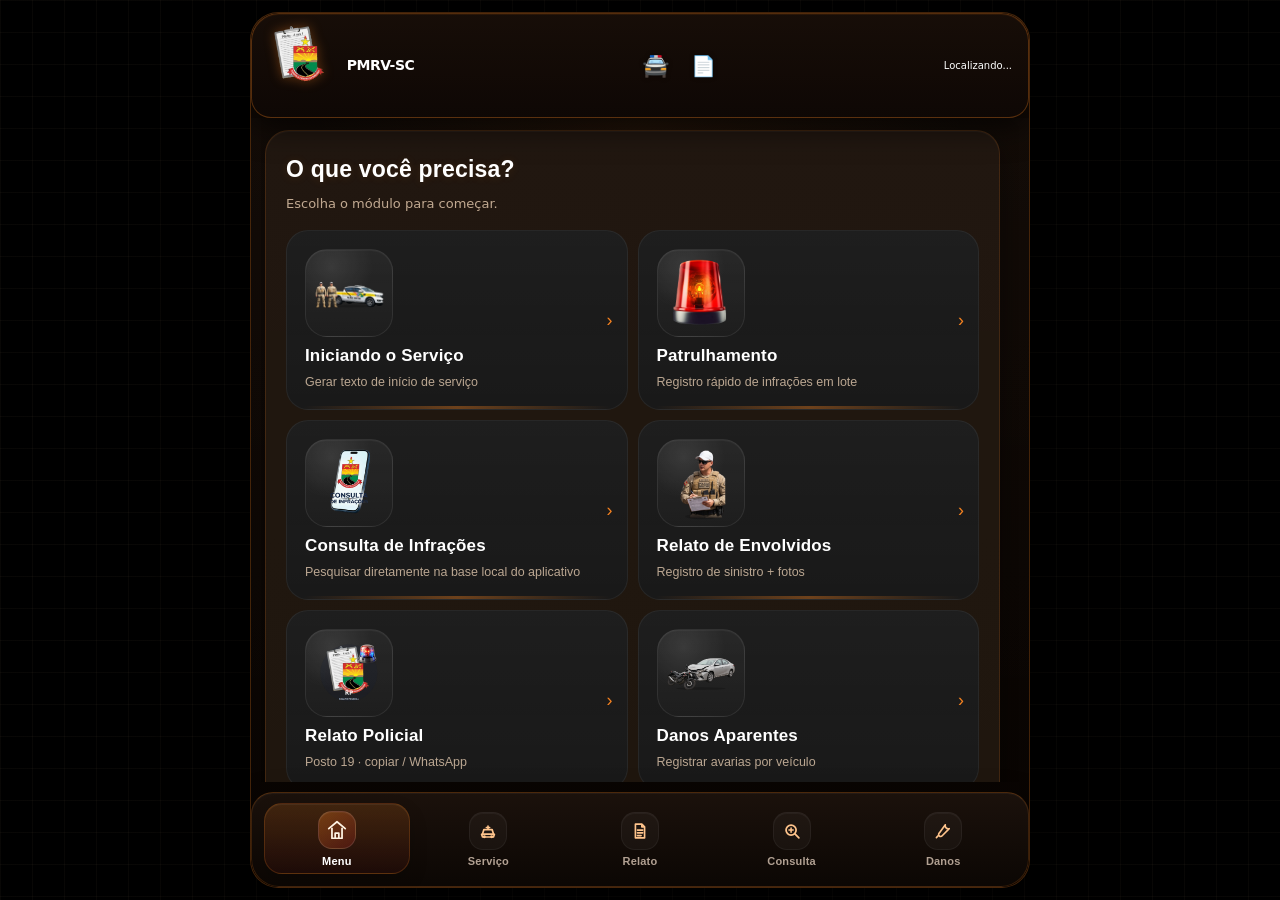
==== capacitor-www/index.html @ 90b18765 "Initial commit" ====
﻿

<!DOCTYPE html>
<html lang="pt-BR">
<head>
  <meta charset="UTF-8" />
  <meta name="viewport" content="width=device-width, initial-scale=1.0, maximum-scale=1.0, user-scalable=no" />
  <meta name="description" content="PMRV-SC - Ferramentas operacionais da Polícia Militar Rodoviária" />
  <meta name="theme-color" content="#0a0a0a" />
  <link rel="manifest" href="manifest.json">
  <link rel="apple-touch-icon" href="icon-192.png">
  <title>PMRV-SC | Operacional</title>

  <link rel="preconnect" href="https://fonts.googleapis.com">
  <link rel="preconnect" href="https://fonts.gstatic.com" crossorigin>
  <link href="https://fonts.googleapis.com/css2?family=Inter:wght@300;400;500;600;700;800;900&display=swap" rel="stylesheet">
  
  <link rel="stylesheet" href="css/inlined.css">
  <link rel="stylesheet" href="css/style.css">
</head>

<body>
<div class="app" role="main">

  <!-- TOPBAR COMPACTA -->
  <header class="topbar" role="banner">
    <div class="brand">
      <img src="img/extracted_1.png" alt="PMRv" class="brand-logo" />
      <span style="font-weight: 800; font-size: 14px; letter-spacing: -0.5px;">PMRV-SC</span>
    </div>
    
    <div class="topbar-shortcuts" style="display: flex; gap: 14px; align-items: center;">
      <button class="nav-icon-btn" data-click="go('patrulhamento')" title="Patrulhamento" style="background:none; border:none; font-size:22px; padding:4px; cursor:pointer; filter: drop-shadow(0 0 2px rgba(0,0,0,0.5));">🚔</button>
      <button class="nav-icon-btn" data-click="go('docs')" title="Documentos" style="background:none; border:none; font-size:20px; padding:4px; cursor:pointer; filter: drop-shadow(0 0 2px rgba(0,0,0,0.5));">📄</button>
    </div>

    <div id="top-gps-info" style="font-size: 10px; text-align: right; color: var(--primary);">
      <span id="header-gps-txt">Localizando...</span>
    </div>
  </header>

  <!-- CONTAINER DE TELAS (SCROLL INTERNO) -->
  <main class="screen-container" id="main-container">

  <!-- ============================================================
       HOME
  ============================================================ -->
  <section id="screen-home" class="screen active" aria-label="Menu principal">
    <div class="card">
      <div class="card-header">
        <div>
          <h2 class="card-title">O que você precisa?</h2>
          <p class="card-sub">Escolha o módulo para começar.</p>
        </div>
      </div>

      <div class="menu-grid" role="navigation" aria-label="Módulos disponíveis">
        <button class="menu-card" data-color="blue" data-click="go('assumir')">
          <div class="menu-icon"><img src="img/extracted_2.png" alt="Viatura PMRv" class="menu-icon-img menu-icon-img-vtr" /></div>
          <div class="menu-title">Iniciando o Serviço</div>
          <div class="menu-desc">Gerar texto de início de serviço</div>
          <span class="menu-arrow">›</span>
        </button>

        <button class="menu-card" data-color="blue" data-click="go('patrulhamento')" aria-label="Abrir Consulta de Patrulhamento e Infrações">
          <div class="menu-icon"><img src="patrulhamento.png" alt="" aria-hidden="true" class="menu-icon-img menu-icon-img-pat" /></div>
          <div class="menu-title">Patrulhamento</div>
          <div class="menu-desc">Registro rápido de infrações em lote</div>
          <span class="menu-arrow" aria-hidden="true">›</span>
        </button>

        <button class="menu-card" data-color="amber" data-click="go('infracoes')">
          <div class="menu-icon"><img src="infrações.png" alt="Consulta de Infrações" class="menu-icon-img menu-icon-img-infra" /></div>
          <div class="menu-title">Consulta de Infrações</div>
          <div class="menu-desc">Pesquisar diretamente na base local do aplicativo</div>
          <span class="menu-arrow">›</span>
        </button>

        <button class="menu-card" data-color="green" data-click="go('envolvidos')">
          <div class="menu-icon"><img src="img/extracted_3.png" alt="Relato de Envolvidos" class="menu-icon-img menu-icon-img-env" /></div>
          <div class="menu-title">Relato de Envolvidos</div>
          <div class="menu-desc">Registro de sinistro + fotos</div>
          <span class="menu-arrow">›</span>
        </button>

        <button class="menu-card" data-color="amber" data-click="go('pmrv')">
          <div class="menu-icon"><img src="img/extracted_4.png" alt="Relato Policial" class="menu-icon-img menu-icon-img-pmrv" /></div>
          <div class="menu-title">Relato Policial</div>
          <div class="menu-desc">Posto 19 · copiar / WhatsApp</div>
          <span class="menu-arrow">›</span>
        </button>

        <button class="menu-card" data-color="red" data-click="go('danos')" aria-label="Abrir Vistoria de Danos Aparentes">
          <div class="menu-icon"><img src="img/extracted_5.png" alt="" aria-hidden="true" class="menu-icon-img menu-icon-img-danos" /></div>
          <div class="menu-title">Danos Aparentes</div>
          <div class="menu-desc">Registrar avarias por veículo</div>
          <span class="menu-arrow" aria-hidden="true">›</span>
        </button>

        <button class="menu-card" data-color="blue" data-click="go('referencias-proximas')" aria-label="Abrir Referências Próximas (TomTom)">
          <div class="menu-icon">📍</div>
          <div class="menu-title">Referências Próximas</div>
          <div class="menu-desc">Postos, SAMU, Policia, etc (TomTom)</div>
          <span class="menu-arrow" aria-hidden="true">›</span>
        </button>

        <button class="menu-card" data-color="purple" data-click="go('relatorio')" aria-label="Abrir Relatório Completo de Sinistro">
          <div class="menu-icon"><img src="relatorio.png" class="menu-icon-img menu-icon-img-rel" alt="" aria-hidden="true"></div>
          <div class="menu-title">Relatório Completo</div>
          <div class="menu-desc">Envolvidos + Danos em um relatório</div>
          <span class="menu-arrow" aria-hidden="true">›</span>
        </button>

        <button class="menu-card" data-color="amber" data-click="go('pesos')" aria-label="Abrir Cálculo de Pesos e Dimensões">
          <div class="menu-icon"><img src="peso.png" alt="" aria-hidden="true" class="menu-icon-img menu-icon-img-peso" /></div>
          <div class="menu-title">Pesos e Dimensões</div>
          <div class="menu-desc">PBT, tolerância e excesso dimensional</div>
          <span class="menu-arrow" aria-hidden="true">›</span>
        </button>

        <button class="menu-card" data-color="green" data-click="go('tacografo')" aria-label="Abrir Análise de Tacógrafo">
          <div class="menu-icon"><img src="tacofrafo.png" alt="" aria-hidden="true" class="menu-icon-img menu-icon-img-taco" /></div>
          <div class="menu-title">Tacógrafo</div>
          <div class="menu-desc">Descanso, condução e conversão UTC</div>
          <span class="menu-arrow" aria-hidden="true">›</span>
        </button>

        <button class="menu-card" data-color="purple" data-click="go('croqui')" aria-label="Abrir Ferramenta de Croqui Técnico">
          <div class="menu-icon"><img src="Croqui.png" alt="" aria-hidden="true" class="menu-icon-img menu-icon-img-croqui" /></div>
          <div class="menu-title">Croqui</div>
          <div class="menu-desc">Esboço técnico do local do acidente</div>
          <span class="menu-arrow" aria-hidden="true">›</span>
        </button>

        <button class="menu-card" data-color="red" data-click="go('prazos-transito')" aria-label="Abrir Consulta de Prazos de Licenciamento">
          <div class="menu-icon"><img src="prazos.png" alt="" aria-hidden="true" class="menu-icon-img menu-icon-img-cal" /></div>
          <div class="menu-title">Prazos de Licenciamento</div>
          <div class="menu-desc">Calendário por UF e final de placa</div>
          <span class="menu-arrow" aria-hidden="true">›</span>
        </button>

        <button class="menu-card" data-color="green" data-click="go('docs')" aria-label="Abrir CTB Brasileiro">
          <div class="menu-icon"><img src="ctb.png" alt="" aria-hidden="true" class="menu-icon-img menu-icon-img-ctb" /></div>
          <div class="menu-title">CTB Brasileiro</div>
          <div class="menu-desc">Consulta rápida sobre regras, documentos e fiscalização</div>
          <span class="menu-arrow" aria-hidden="true">›</span>
        </button>

        <button class="menu-card" data-color="blue" data-click="go('help')" aria-label="Abrir Ajuda e Manual de Uso">
          <div class="menu-icon"><img src="AJUDA.png" alt="" aria-hidden="true" class="menu-icon-img menu-icon-img-help" /></div>
          <div class="menu-title">Ajuda</div>
          <div class="menu-desc">Manual de uso de cada opção</div>
          <span class="menu-arrow" aria-hidden="true">›</span>
        </button>
      </div>

      <!-- SEÇÃO DE SISTEMA (LIMPEZA) -->
      <div style="margin-top:24px; padding-top:16px; border-top:1px solid var(--border);">
        <h3 style="font-size:11px; font-weight:700; color:var(--muted); text-transform:uppercase; letter-spacing:1px; margin-bottom:12px;">Sistema</h3>
        <button class="btn btn-full" style="background:rgba(239, 68, 68, 0.1); color:#ef4444; border:1px solid rgba(239, 68, 68, 0.2); display:flex; align-items:center; justify-content:center; gap:8px;" 
                data-click="core_confirmarLimpezaCompleta()">
          <span>🗑️</span> Limpar Cache e Reiniciar App
        </button>
        <p style="font-size:10px; color:var(--muted); text-align:center; margin-top:8px;">Versão 1.0.0 · PMRV-SC Operacional</p>
      </div>
    </div>
  </section>

  <!-- ============================================================
       INICIANDO O SERVIÇO
  ============================================================ -->
  <section id="screen-assumir" class="screen">
    <div class="back-row">
      <button class="btn" data-click="go('home')">← Voltar</button>
      <button class="btn btn-danger" data-click="go('ended')">Sair</button>
    </div>
    <div class="card">
      <div class="card-header">
        <div>
          <h2 class="card-title">🚔 Iniciando o Serviço</h2>
          <p class="card-sub">Gerar texto de início de serviço para envio</p>
        </div>
      </div>

      <div class="form-grid">
        <!-- Mesa -->
        <div class="form-field">
          <button id="ass_mesa_btn" type="button" class="vtr-btn" style="width:100%;font-size:15px;padding:12px;" data-click="ass_toggleMesa()">🪑 Recepção do P19</button>
        </div>

        <!-- Builder: Viatura + Policiais -->
        <div class="form-field" id="ass_builder_wrap">
          <div id="ass_build_vtr_section">
            <label class="field-label">Adicionar Viatura</label>
            <div class="vtr-grid" id="ass_build_vtr_grid">
              <button type="button" class="vtr-btn" data-click="ass_build_selecionarVtr(this,'0005')">PM-0005</button>
              <button type="button" class="vtr-btn" data-click="ass_build_selecionarVtr(this,'0070')">PM-0070</button>
              <button type="button" class="vtr-btn" data-click="ass_build_selecionarVtr(this,'5312')">PM-5312</button>
              <button type="button" class="vtr-btn" data-click="ass_build_selecionarVtr(this,'6997')">PM-6997</button>
              <button type="button" class="vtr-btn" data-click="ass_build_selecionarVtr(this,'5484')">PM-5484</button>
              <button type="button" class="vtr-btn" data-click="ass_build_selecionarVtr(this,'5592')">PM-5592</button>
              <button type="button" class="vtr-btn" data-click="ass_build_selecionarVtr(this,'5599')">PM-5599</button>
              <button type="button" class="vtr-btn vtr-manual-btn" id="ass_build_vtr_manual_btn" data-click="ass_build_toggleVtrManual(this)">✏️ Manual</button>
            </div>
            <div id="ass_build_vtr_manual_wrap" class="hidden mt-8">
              <div style="display:flex;gap:6px;align-items:center;">
                <div class="prefix-input" style="flex:1;">
                  <span>PM-</span>
                  <input type="text" id="ass_build_vtr_input" placeholder="0000" maxlength="4" inputmode="numeric">
                </div>
              </div>
            </div>
            <div id="ass_build_vtr_label" style="display:none;margin-top:8px;padding:6px 12px;border-radius:8px;background:rgba(59,130,246,.12);color:#3b82f6;font-size:13px;font-weight:700;"></div>
            <div id="ass_build_tipo_section" style="display:none;margin-top:10px;">
              <div style="font-size:11px;font-weight:700;letter-spacing:.6px;text-transform:uppercase;color:var(--label);margin-bottom:6px;">Escala</div>
              <div style="display:grid;grid-template-columns:repeat(3,1fr);gap:6px;">
                <button type="button" class="vtr-btn ass-tipo-btn" data-click="ass_build_selecionarTipo(this,'Ordinária')">Ordinária</button>
                <button type="button" class="vtr-btn ass-tipo-btn" data-click="ass_build_selecionarTipo(this,'Apoio')">Apoio</button>
                <button type="button" class="vtr-btn ass-tipo-btn" data-click="ass_build_selecionarTipo(this,'Ponte')">Ponte</button>
                <button type="button" class="vtr-btn ass-tipo-btn" data-click="ass_build_selecionarTipo(this,'Evento')">Evento</button>
                <button type="button" class="vtr-btn ass-tipo-btn" data-click="ass_build_selecionarTipo(this,'Futebol')">Futebol</button>
                <button type="button" class="vtr-btn ass-tipo-btn" data-click="ass_build_selecionarTipo(this,'__manual__')">✏️ Manual</button>
              </div>
              <div id="ass_build_tipo_manual_wrap" class="hidden" style="margin-top:6px;">
                <input type="text" id="ass_build_tipo_input" placeholder="Tipo de escala..." style="width:100%;" data-input="ass_build_atualizarLabel()">
              </div>
            </div>
            <div style="height:1px;background:var(--border);margin:14px 0;"></div>
          </div>
          <label class="field-label" id="ass_build_pol_label">Policiais desta Viatura</label>
          <div id="ass_build_grupos_grid" style="display:grid;grid-template-columns:1fr;gap:6px;margin-bottom:10px;">
            <button type="button" class="vtr-btn" data-click="ass_build_carregarGrupo(this,'efetivo')">Efetivo</button>
          </div>
          <div id="ass_build_nomes_grid" style="display:none;flex-wrap:wrap;gap:6px;margin-bottom:8px;"></div>
          <div id="ass_build_manual_pol_wrap" class="hidden">
            <div style="display:flex;gap:6px;align-items:center;margin-top:4px;">
              <select id="ass_build_grad_manual" style="flex:0 0 130px;">
                <option value="Sd PM">Soldado</option>
                <option value="Cb PM">Cabo</option>
                <option value="3º Sgt PM">3º Sgt</option>
                <option value="2º Sgt PM">2º Sgt</option>
                <option value="1º Sgt PM">1º Sgt</option>
                <option value="Sub-Ten PM">Sub-Ten</option>
              </select>
              <input type="text" id="ass_build_nome_manual" placeholder="Nome do policial" style="flex:1;" data-keydown-enter="ass_build_adicionarManual()">
              <button type="button" class="btn btn-sm btn-success" data-click="ass_build_adicionarManual()">+ OK</button>
            </div>
          </div>
          <button type="button" class="btn btn-sm" style="margin-top:6px;width:100%;" data-click="ass_build_toggleManualPol()">✏️ Adicionar Manualmente</button>
          <div id="ass_build_pol_chips_wrap" style="display:none;margin-top:8px;">
            <div style="font-size:11px;font-weight:700;letter-spacing:.6px;text-transform:uppercase;color:var(--label);margin-bottom:4px;">Selecionados:</div>
            <div id="ass_build_pol_chips" style="display:flex;flex-wrap:wrap;gap:5px;"></div>
          </div>
          <div style="height:1px;background:var(--border);margin:14px 0;"></div>
          <label class="field-label" id="ass_build_hor_label">Horário desta Viatura</label>
          <select id="ass_build_horario" style="width:100%;">
            <option value="06h às 18h">06h às 18h (Diurno)</option>
            <option value="07h às 19h">07h às 19h (Diurno)</option>
            <option value="19h às 07h">19h às 07h (Noturno)</option>
            <option value="13h às 01h">13h às 01h</option>
            <option value="07h às 07h">07h às 07h (24h)</option>
          </select>
          <button type="button" class="btn btn-primary btn-full" id="ass_build_confirmar_btn" style="margin-top:14px;" data-click="ass_adicionarLote()">+ Confirmar Viatura</button>
        </div>

        <!-- Serviço montado (lista de lotes) -->
        <div class="form-field" id="ass_lotes_wrap" style="display:none;">
          <label class="field-label">Serviço Montado</label>
          <div id="ass_lotes_lista"></div>
        </div>

        <!-- Turno -->
        <div class="form-row form-row-2">
          <div class="form-field">
            <label class="field-label">Turno / Horário</label>
            <select id="ass_horario" data-change="ass_toggleManual()">
              <option value="06h às 18h">06h às 18h (Diurno)</option>
              <option value="07h às 19h">07h às 19h (Diurno)</option>
              <option value="19h às 07h">19h às 07h (Noturno)</option>
              <option value="13h às 01h">13h às 01h</option>
              <option value="07h às 07h">07h às 07h (24h)</option>
              <option value="MANUAL">Inserir manualmente...</option>
            </select>
            <input type="text" id="ass_horarioManual" class="hidden mt-8" placeholder="Ex: 08h às 14h">
          </div>
          <div class="form-field">
            <label class="field-label">Localização</label>
            <select id="ass_local">
              <option>P19</option>
              <option>Ponte</option>
              <option>SC-400</option>
              <option>SC-402</option>
              <option>SC-403</option>
              <option>Viatura de apoio no P19</option>
              <option>Setor 3 – Área Central / Pontes</option>
              <option>Apoio / Futebol</option>
              <option>Pontes / Futebol</option>
            </select>
            <input type="text" id="ass_localManual" class="mt-8" placeholder="Local manual (deixe vazio para usar acima)">
          </div>
        </div>

        <button class="btn btn-primary btn-full btn-lg" data-click="ass_gerar()">⚡ Gerar Texto</button>
      </div>

      <div class="result-box" id="ass_result">
        <p class="result-label">Texto gerado</p>
        <div class="result-text" id="ass_resultado"></div>
        <div class="result-actions">
          <button class="btn btn-success" data-click="copiar('ass_resultado', this)">📋 Copiar</button>
          <button class="btn btn-whats"   data-click="whatsapp('ass_resultado')">📲 WhatsApp</button>
        </div>
      </div>
    </div>
  </section>

  <!-- ============================================================
       ENVOLVIDOS
  ============================================================ -->
  <section id="screen-envolvidos" class="screen">
    <div class="back-row">
      <button class="btn" data-click="go('home')">← Voltar</button>
      <button class="btn btn-danger" data-click="go('ended')">Sair</button>
    </div>
    <div class="card">
      <div class="card-header">
        <div>
          <h2 class="card-title">📋 Registro de Sinistro</h2>
          <p class="card-sub">Adicione todos os envolvidos e testemunhas</p>
        </div>
      </div>

      <div id="env_lista" class="form-grid">
        <!-- Cards dinâmicos de envolvidos -->
      </div>

      <button class="btn btn-full mt-12" data-click="env_adicionar()" id="env_btn_add">+ Adicionar Envolvido</button>

      <div class="divider mt-12" style="margin-bottom:12px;"></div>

      <div class="flex gap-8 flex-wrap">
        <button class="btn btn-success" style="flex:1" data-click="env_copiar()">📄 Copiar</button>
        <button class="btn btn-whats"   style="flex:1" data-click="env_whatsapp()">🟢 WhatsApp</button>
      </div>
    </div>
  </section>

  <!-- ============================================================
       PMRv
  ============================================================ -->
  <section id="screen-pmrv" class="screen screen-pmrv">
    <div class="back-row">
      <button class="btn" data-click="go('home')">← Voltar</button>
      <button class="btn btn-danger" data-click="go('ended')">Sair</button>
    </div>
    <div class="card pmrv-card">
      <div class="report-header">
        <h1>POLÍCIA MILITAR RODOVIÁRIA</h1>
        <small>1º BPMRv / 1ª CIA / Posto 19</small>
      </div>

      <div class="form-grid pmrv-form-grid">
        <!-- Linha 1: SADE + VTR + Rodovia -->
        <div class="form-row form-row-3">
          <div class="form-field" style="grid-column: span 1;">
            <label class="field-label">Protocolo SADE</label>
            <input type="text" id="pmrv_sade" placeholder="Nº SADE" data-input="pmrv_atualizar()">
          </div>
          <div class="form-field">
            <label class="field-label">VTR</label>
            <div class="prefix-input">
              <span>PM-</span>
              <input type="text" id="pmrv_vtr" placeholder="0000" maxlength="4" inputmode="numeric" data-input="pmrv_validarVtr(this)">
            </div>
          </div>
          <div class="form-field">
            <label class="field-label">Rodovia</label>
            <select id="pmrv_rodovia" data-change="pmrv_verificarRodovia()">
              <option value="SC-400">SC-400</option>
              <option value="SC-401">SC-401</option>
              <option value="SC-402">SC-402</option>
              <option value="SC-403">SC-403</option>
              <option value="SC-405">SC-405</option>
              <option value="SC-406">SC-406</option>
              <option value="SC-281">SC-281</option>
              <option value="SC-407">SC-407</option>
            </select>
          </div>
        </div>

        <!-- Linha 2: Cidade + KM -->
        <div class="form-row form-row-2">
          <div class="form-field">
            <label class="field-label">Cidade</label>
            <input type="text" id="pmrv_cidade" value="Florianópolis/SC" data-input="pmrv_atualizar()">
            <select id="pmrv_cidade_407" class="hidden mt-8" data-change="pmrv_selecionarCidade407()">
              <option value="Biguaçu/SC">Biguaçu/SC</option>
              <option value="Antônio Carlos/SC">Antônio Carlos/SC</option>
            </select>
            <select id="pmrv_cidade_281" class="hidden mt-8" data-change="pmrv_selecionarCidade281()">
              <option value="São José/SC">São José/SC</option>
              <option value="Colônia Santana/SC">Colônia Santana/SC</option>
            </select>
          </div>
          <div class="form-field pmrv-km-field">
            <label class="field-label">KM</label>
            <input type="text" id="pmrv_km" placeholder="0.000" maxlength="6" data-input="pmrv_atualizar()">
          </div>
        </div>

        <div class="form-field pmrv-local-field">
          <label class="field-label">Local</label>
          <input type="text" id="pmrv_local" placeholder="Rodovia e km específico" readonly>
        </div>

        <div class="pmrv-advanced-toggle-wrap">
          <button type="button" class="btn btn-full pmrv-advanced-toggle" id="pmrv_advanced_toggle" data-click="pmrv_toggleAvancado()">
            Mais opções
          </button>
        </div>

        <div id="pmrv_advanced_section" class="pmrv-advanced-section">
          <!-- Horário -->
          <div class="form-field">
            <label class="field-label">Horário do Sinistro</label>
            <div class="sub-box">
              <div class="radio-row">
                <label><input type="radio" name="pmrv_tipo_hora" id="pmrv_hora_auto" checked data-click="pmrv_atualizar()"> Automático</label>
                <label><input type="radio" name="pmrv_tipo_hora" id="pmrv_hora_manual" data-click="pmrv_atualizar()"> Manual</label>
                <input type="time" id="pmrv_input_hora" data-input="pmrv_atualizar()" style="width:110px; padding:6px;">
              </div>
            </div>
          </div>

          <!-- Ocorrência -->
          <div class="form-row form-row-2">
            <div class="form-field">
              <label class="field-label">Tipo de Ocorrência</label>
              <select id="pmrv_ocorrencia" data-change="pmrv_verificarVitimas()">
                <option value="Sinistro de trânsito com danos materiais">Danos materiais</option>
                <option value="Sinistro de trânsito com vítima(s)">Com vítima(s)</option>
                <option value="Sinistro de trânsito com óbito">Com óbito</option>
              </select>
            </div>
            <div class="form-field">
              <label class="field-label">Acionamento</label>
              <select id="pmrv_conhecimento" data-change="pmrv_atualizar()">
                <option value="pela Central">Pela Central</option>
                <option value="após deparar-se">Deparou-se</option>
                <option value="por usuário da via">Usuário da via</option>
              </select>
            </div>
          </div>

          <!-- Vítimas (condicional) -->
          <div id="pmrv_box_vitimas" class="form-field hidden">
            <label class="field-label">Quantidade de Vítimas</label>
            <div class="sub-box sub-box-red">
              <div class="vitimas-grid">
                <div class="form-field">
                  <label class="field-label">Leve</label>
                  <input type="number" id="pmrv_qtd_leve" value="0" min="0" data-input="pmrv_atualizar()">
                </div>
                <div class="form-field">
                  <label class="field-label">Grave</label>
                  <input type="number" id="pmrv_qtd_grave" value="0" min="0" data-input="pmrv_atualizar()">
                </div>
                <div class="form-field">
                  <label class="field-label">Gravíssima</label>
                  <input type="number" id="pmrv_qtd_gravissima" value="0" min="0" data-input="pmrv_atualizar()">
                </div>
              </div>
            </div>
          </div>

          <!-- Sentido -->
          <div class="form-row form-row-2">
            <div class="form-field">
              <label class="field-label">Sentido</label>
              <select id="pmrv_sentido" data-change="pmrv_toggleSentidoManual()">
                <option value="Centro–Bairro">Centro–Bairro</option>
                <option value="Bairro–Centro">Bairro–Centro</option>
                <option value="KM Crescente">KM Crescente</option>
                <option value="KM Decrescente">KM Decrescente</option>
                <option value="MANUAL">Outro...</option>
              </select>
              <input type="text" id="pmrv_sentido_manual" class="hidden mt-8" placeholder="Descreva o sentido..." data-input="pmrv_atualizar()">
            </div>
            <div class="form-field">
              <label class="field-label">Tipo de Sinistro</label>
              <div style="display:flex; gap:10px; align-items:flex-start;">
                <select id="pmrv_subtipo" data-change="pmrv_mudarSubtipo()" style="flex:1;">
                  <optgroup label="1. Atropelamento">
                    <option value="1.1">1.1 – Atropelamento de Pedestre</option>
                    <option value="1.2">1.2 – Atropelamento de Animal</option>
                  </optgroup>
                  <optgroup label="2. Abalroamento">
                    <option value="2.1">2.1 – Abalroamento Longitudinal (Mesmo Sentido)</option>
                    <option value="2.2">2.2 – Abalroamento Longitudinal (Sentido Oposto)</option>
                    <option value="2.3">2.3 – Abalroamento Transversal</option>
                  </optgroup>
                  <optgroup label="3. Colisão">
                    <option value="3.1">3.1 – Colisão Frontal</option>
                    <option value="3.2">3.2 – Colisão Traseira</option>
                    <option value="3.3">3.3 – Colisão Engavetamento</option>
                  </optgroup>
                  <optgroup label="4. Choque">
                    <option value="4.1">4.1 – Choque em Poste</option>
                    <option value="4.6">4.6 – Choque em Defensa</option>
                    <option value="4.9">4.9 – Choque em Objeto (especificar)</option>
                  </optgroup>
                  <optgroup label="5. Saída de Pista">
                    <option value="5.1">5.1 – Saída de Pista Simples</option>
                    <option value="5.3">5.3 – Saída de Pista com Capotamento</option>
                    <option value="5.4">5.4 – Saída de Pista com Tombamento</option>
                  </optgroup>
                  <optgroup label="6. Saída + Choque">
                    <option value="6.1">6.1 – Saída + Choque em Poste</option>
                    <option value="6.2">6.2 – Saída + Choque em Muro</option>
                    <option value="6.3">6.3 – Saída + Choque em Defensa</option>
                    <option value="6.4">6.4 – Saída + Choque em Objeto (especificar)</option>
                  </optgroup>
                  <optgroup label="7. Outros">
                    <option value="7.1">7.1 – Outros (especificar)</option>
                  </optgroup>
                </select>
                <div id="pmrv_subtipo_preview_wrap" style="width:80px; height:60px; background:var(--surface); border:1px solid var(--border); border-radius:8px; display:flex; align-items:center; justify-content:center; overflow:hidden; flex-shrink:0; cursor:zoom-in;" data-click="core_zoomImage(document.getElementById('pmrv_subtipo_preview_img').src)">
                  <img id="pmrv_subtipo_preview_img" src="" alt="Preview" style="max-width:90%; max-height:90%; display:none; filter: invert(1) brightness(2);">
                </div>
              </div>
            </div>
          </div>

          <!-- Objeto / Outros condicional -->
          <div id="pmrv_box_objeto" class="form-field hidden">
            <label class="field-label">Qual o objeto?</label>
            <input type="text" id="pmrv_nome_objeto" placeholder="Ex: árvore, barranco..." data-input="pmrv_mudarSubtipo()">
          </div>
          <div id="pmrv_box_outros" class="form-field hidden">
            <label class="field-label">Descreva a natureza do sinistro</label>
            <input type="text" id="pmrv_descricao_outros" placeholder="Ex: incêndio em veículo, queda de carga..." data-input="pmrv_mudarSubtipo()">
          </div>

          <!-- Dinâmica -->
          <div class="form-field">
            <label class="field-label">Dinâmica do Fato (editável)</label>
            <textarea id="pmrv_dinamica_texto" data-input="pmrv_atualizar()"></textarea>
          </div>
        </div>
      </div>

      <!-- Resultado em tempo real -->
      <div class="result-box visible pmrv-preview-box" style="margin-top:20px;">
        <p class="result-label">Prévia do relatório</p>
        <div class="result-text" id="pmrv_relatorio"></div>
        <div class="result-actions">
          <button class="btn"            data-click="pmrv_limpar()">🗑 Limpar</button>
          <button class="btn btn-success" data-click="copiar('pmrv_relatorio', this)">📋 Copiar</button>
          <button class="btn btn-whats"   data-click="pmrv_enviarWhatsApp()">📱 WhatsApp</button>
        </div>
      </div>

      <div class="pmrv-footer-panel">
        <div class="pmrv-footer-top">
          <div class="pmrv-footer-local">
            <span class="pmrv-footer-label">Local do GPS</span>
            <strong id="pmrv_local_footer">---</strong>
            <small id="pmrv_gps_msg">Use o GPS para preencher rodovia e km.</small>
          </div>
          <div class="pmrv-footer-buttons">
            <button type="button" class="btn btn-sm" id="btn-gps-localizar-pmrv" data-click="gps_obterLocalizacao()">📍 GPS</button>
            <button type="button" class="btn btn-sm" data-click="gps_simularLocalizacao()">🧪 Teste</button>
          </div>
        </div>

        <div id="pmrv_gps_result" class="pmrv-gps-summary hidden">
          <div class="pmrv-gps-chip">
            <span>Local</span>
            <strong id="pmrv_gps_rodovia">---</strong>
          </div>
          <div class="pmrv-gps-chip">
            <span>KM</span>
            <strong id="pmrv_gps_km">---</strong>
          </div>
          <div class="pmrv-gps-chip">
            <span>Precisão</span>
            <strong id="pmrv_gps_acc">---</strong>
          </div>
          <div class="pmrv-gps-coords">
            <span>Descrição <strong id="pmrv_gps_desc">---</strong></span>
          </div>
        </div>
      </div>
    </div>
  </section>

  <!-- ============================================================
       DANOS APARENTES — INTERATIVO
  ============================================================ -->
  <section id="screen-danos" class="screen">
    <div class="back-row">
      <button class="btn" data-click="go('home')">← Voltar</button>
      <button class="btn btn-danger" data-click="go('ended')">Sair</button>
    </div>

    <!-- STEP 1: escolher veículo -->
    <div class="card" id="dan-step-vehicle">
      <h2 class="card-title">Selecione o tipo de veículo</h2>
      <p class="card-sub" style="margin-bottom:14px;">Toque no veículo envolvido no sinistro</p>
      <div style="display:grid;grid-template-columns:repeat(4,minmax(0,1fr));gap:12px;">
        <button class="dan-veh-btn" id="dan-btn-carro" data-click="danEscolherVeiculo('carro')">
          <img src="img/extracted_6.png" alt="Carro" style="height:80px;width:auto;object-fit:contain;margin-bottom:6px;display:block;" data-click-stop="core_zoomImage(this.src)">
          <span style="font-family:var(--font-display);font-size:18px;font-weight:900;">Carro</span>
        </button>
        <button class="dan-veh-btn" id="dan-btn-moto" data-click="danEscolherVeiculo('moto')">
          <img src="img/extracted_7.png" alt="Motocicleta" style="height:80px;width:auto;object-fit:contain;margin-bottom:6px;display:block;" data-click-stop="core_zoomImage(this.src)">
          <span style="font-family:var(--font-display);font-size:18px;font-weight:900;">Motocicleta</span>
        </button>
        <button class="dan-veh-btn" id="dan-btn-caminhao" data-click="danEscolherVeiculo('caminhao')">
          <img src="cfrontal.png" alt="Caminhão" style="height:80px;width:auto;object-fit:contain;margin-bottom:6px;display:block;" data-click-stop="core_zoomImage(this.src)">
          <span style="font-family:var(--font-display);font-size:18px;font-weight:900;">Caminhão</span>
        </button>
        <button class="dan-veh-btn" id="dan-btn-onibus" data-click="danEscolherVeiculo('onibus')">
          <img src="ofrontal.png" alt="Ônibus" style="height:80px;width:auto;object-fit:contain;margin-bottom:6px;display:block;" data-click-stop="core_zoomImage(this.src)">
          <span style="font-family:var(--font-display);font-size:18px;font-weight:900;">Ônibus</span>
        </button>
      </div>
      <div id="dan-salvos-area" style="display:none;margin-top:16px;">
        <div style="height:1px;background:var(--border);margin-bottom:14px;"></div>
        <div style="font-size:11px;font-weight:700;letter-spacing:.6px;text-transform:uppercase;color:var(--label);margin-bottom:10px;">Veículos adicionados</div>
        <div id="dan-salvos-lista"></div>
        <div style="height:1px;background:var(--border);margin:14px 0;"></div>
        <button class="btn btn-primary btn-full btn-lg" data-click="danGerarTextoTodos()">⚡ Gerar Relatório de Todos</button>
        <div id="dan-todos-result-area" style="display:none;margin-top:14px;">
          <div class="result-text" id="dan-todos-result-text"></div>
          <div class="result-actions">
            <button class="btn btn-success" data-click="danTodosCopiar(this)">📋 Copiar</button>
            <button class="btn btn-whats" data-click="danTodosWhatsApp()">📲 WhatsApp</button>
          </div>
        </div>
      </div>
    </div>

    <!-- STEP 2: diagrama interativo -->
    <div id="dan-step-diagram" style="display:none;">
      <div style="display:flex;gap:8px;margin-bottom:12px;flex-wrap:wrap;">
        <button class="btn" data-click="danVoltarStep1()">← Trocar veículo</button>
        <button class="btn btn-danger" data-click="danLimparTudo()">🗑 Limpar tudo</button>
      </div>

      <div class="card">
        <div style="display:flex;align-items:flex-start;justify-content:space-between;gap:12px;flex-wrap:wrap;margin-bottom:14px;">
          <div>
            <h2 class="card-title" id="dan-diag-title">Danos Aparentes — Carro</h2>
            <p class="card-sub">Toque nos pontos numerados para registrar o dano</p>
          </div>
          <span id="dan-veh-badge" style="font-size:28px;"></span>
        </div>

        <!-- Tabs de vista -->
        <div style="display:grid;grid-template-columns:repeat(4,1fr);gap:6px;margin-bottom:14px;">
          <button class="dan-tab active" id="dan-tab-frontal"  data-click="danMudarVista('frontal')">
            <img class="dan-tab-thumb" src="carro_frente_nobg.png" alt="Frente" data-click-stop="core_zoomImage(this.src)">
            Frontal
          </button>
          <button class="dan-tab" id="dan-tab-traseira" data-click="danMudarVista('traseira')">
            <img class="dan-tab-thumb" src="carro_tras_nobg.png" alt="Traseira" data-click-stop="core_zoomImage(this.src)">
            Traseira
          </button>
          <button class="dan-tab" id="dan-tab-esquerda" data-click="danMudarVista('esquerda')">
            <img class="dan-tab-thumb" src="carro_esquerda_nobg.png" alt="Esquerda" data-click-stop="core_zoomImage(this.src)">
            Lateral esquerda
          </button>
          <button class="dan-tab" id="dan-tab-direita"  data-click="danMudarVista('direita')">
            <img class="dan-tab-thumb" src="carro_direita_nobg.png" alt="Direita" data-click-stop="core_zoomImage(this.src)">
            Lateral direita
          </button>
        </div>

        <div id="dan-part-list-area" class="dan-part-list-card" style="display:none;">
          <div class="dan-part-list-head">
            <div>
              <div class="dan-part-list-title">Lista numerada da vista</div>
              <div class="dan-part-list-sub" id="dan-part-list-sub">Clique em uma peça para registrar o dano e depois salve o veículo.</div>
            </div>
          </div>
          <div id="dan-part-list"></div>
        </div>

        <!-- SVG area -->
        <div id="dan-diagram-area" style="background:var(--surface);border:1px solid var(--border);border-radius:14px;overflow:hidden;display:flex;align-items:center;justify-content:center;min-height:220px;"></div>
        <div id="dan-part-readout" style="margin-top:8px;padding:10px 12px;border:1px dashed var(--border);border-radius:12px;background:rgba(245,130,32,.06);font-size:13px;color:var(--text);font-weight:700;min-height:42px;display:flex;align-items:center;">Passe ou toque em um círculo para ver o nome da peça.</div>
        <div style="display:flex;align-items:center;justify-content:space-between;margin-top:8px;flex-wrap:wrap;gap:6px;">
          <p style="font-size:11px;color:var(--label);margin:0;" id="dan-hint-txt">Toque num círculo → escolha o tipo de dano</p>
          <div class="dan-actions-inline">
            <button class="btn btn-sm" id="dan-move-toggle" data-click="danAlternarModoMover()" style="display:none;">Mover círculos</button>
            <button class="btn btn-sm btn-success" id="dan-save-points" data-click="danSalvarLocalizacaoCirculos()" style="display:none;">Salvar localização</button>
          </div>
        </div>
      </div>

      <!-- Summary + resultado -->
      <div class="card" style="margin-top:12px;">
        <div style="font-size:11px;font-weight:700;letter-spacing:.6px;text-transform:uppercase;color:var(--label);margin-bottom:10px;">Danos registrados</div>
        <div id="dan-summary-tags">
          <div style="font-size:13px;color:var(--label);text-align:center;padding:18px;border:1px dashed var(--border);border-radius:10px;">Nenhum dano registrado ainda.<br>Toque nos pontos do diagrama.</div>
        </div>
        <div style="height:1px;background:var(--border);margin:14px 0;"></div>
        <button class="btn btn-success btn-full" style="margin-bottom:8px;" data-click="danSalvarVeiculo()">💾 Salvar este veículo</button>
        <button class="btn btn-primary btn-full btn-lg" data-click="danGerarTexto()">⚡ Gerar Relatório</button>
        <div id="dan-result-area" style="display:none;margin-top:14px;">
          <div class="result-text" id="dan-result-text"></div>
          <div class="result-actions">
            <button class="btn btn-success" data-click="danCopiar(this)">📋 Copiar</button>
            <button class="btn btn-whats"   data-click="danWhatsApp()">📲 WhatsApp</button>
          </div>
        </div>
      </div>

      <!-- Fotos dos danos — Carro -->
      <div class="card" style="margin-top:12px;">
        <div style="font-size:11px;font-weight:700;letter-spacing:.6px;text-transform:uppercase;color:var(--label);margin-bottom:10px;">📷 Fotos dos Danos</div>
        <div style="display:grid;grid-template-columns:1fr 1fr;gap:8px;margin-bottom:4px;">
          <label class="foto-label" style="flex-direction:column;padding:12px 6px;font-size:12px;">
            <span style="font-size:20px;margin-bottom:3px;">📷</span>Tirar Foto
            <input type="file" accept="image/*" capture="environment" multiple style="display:none;" data-change="danFotoMiniatura(this,'dan-foto-grid-carro','dan-foto-actions-carro')">
          </label>
          <label class="foto-label" style="flex-direction:column;padding:12px 6px;font-size:12px;">
            <span style="font-size:20px;margin-bottom:3px;">🖼️</span>Anexar Imagem
            <input type="file" accept="image/*" multiple style="display:none;" data-change="danFotoMiniatura(this,'dan-foto-grid-carro','dan-foto-actions-carro')">
          </label>
        </div>
        <div class="foto-grid" id="dan-foto-grid-carro"></div>
        <div id="dan-foto-actions-carro" style="display:none;gap:6px;flex-wrap:wrap;margin-top:8px;">
          <button type="button" class="btn btn-sm btn-whats" data-click="danFotoCompartilhar('dan-foto-grid-carro')">📲 Compartilhar Fotos</button>
          <button type="button" class="btn btn-sm btn-danger" data-click="danFotoLimpar('dan-foto-grid-carro','dan-foto-actions-carro')">🗑 Remover Todas</button>
        </div>
      </div>
    </div>

    <div id="dan-step-moto360" style="display:none;">
      <div style="display:flex;gap:8px;margin-bottom:12px;flex-wrap:wrap;">
        <button class="btn" data-click="danVoltarStep1()">← Trocar veículo</button>
        <button class="btn btn-danger" data-click="v360limpar()">🗑 Limpar tudo</button>
      </div>

      <div class="card">
        <div style="display:flex;align-items:flex-start;justify-content:space-between;gap:12px;flex-wrap:wrap;margin-bottom:14px;">
          <div>
            <h2 class="card-title">🏍️ Danos Aparentes — Motocicleta</h2>
            <p class="card-sub" id="v360-hint-txt">Toque nos círculos para registrar os danos.</p>
          </div>
        </div>

        <div style="display:grid;grid-template-columns:repeat(4,1fr);gap:6px;margin-bottom:14px;">
          <button class="dan-tab active" id="v360-tab-frente"   data-click="v360switchTab(this,'frente')">
            <img class="dan-tab-thumb" src="" id="dan-thumb-frente" alt="Frente">
            Frente
          </button>
          <button class="dan-tab" id="v360-tab-tras" data-click="v360switchTab(this,'tras')">
            <img class="dan-tab-thumb" src="" id="dan-thumb-tras" alt="Traseira">
            Traseira
          </button>
          <button class="dan-tab" id="v360-tab-direita" data-click="v360switchTab(this,'direita')">
            <img class="dan-tab-thumb" src="" id="dan-thumb-direita" alt="Direita">
            Lateral direita
          </button>
          <button class="dan-tab" id="v360-tab-esquerda" data-click="v360switchTab(this,'esquerda')">
            <img class="dan-tab-thumb" src="" id="dan-thumb-esquerda" alt="Esquerda">
            Lateral esquerda
          </button>
        </div>

        <div class="v360-wrap">
          <div class="v360-canvas" id="v360-canvas">
            <div class="v360-hint" id="v360-hint">👆 Toque na foto para posicionar o marcador</div>
            <img src="img/extracted_8.png" id="v360-img-frente" class="moto-img active" alt="Moto frente">
            <img src="img/extracted_9.png" id="v360-img-tras" class="moto-img" alt="Moto traseira">
            <img src="img/extracted_10.png" id="v360-img-direita" class="moto-img" alt="Moto direita">
            <img src="img/extracted_11.png" id="v360-img-esquerda" class="moto-img" alt="Moto esquerda">
          </div>
          <div class="v360-legend">
              <div class="v360-legend-header">🏍️ Peças — soltar em: <span id="v360-leg-vista">FRENTE</span></div>
              <div style="padding:4px 12px 5px;font-size:11px;color:var(--muted);border-bottom:1px solid var(--border);background:rgba(245,158,11,.06);">Clique no ◯ na foto para classificar o dano</div>
              <div class="v360-legend-scroll" id="v360-legend-list"></div>
          </div>
        </div>
        <div id="v360-part-readout" style="margin-top:8px;padding:10px 12px;border:1px dashed var(--border);border-radius:12px;background:rgba(245,130,32,.06);font-size:13px;color:var(--text);font-weight:700;min-height:42px;display:flex;align-items:center;">Toque em um círculo para ver o nome da peça selecionada.</div>
      </div>

      <div class="card" style="margin-top:12px;">
        <div style="font-size:11px;font-weight:700;letter-spacing:.6px;text-transform:uppercase;color:var(--label);margin-bottom:10px;">Danos registrados</div>
        <div id="v360-summary-tags">
          <div style="font-size:13px;color:var(--label);text-align:center;padding:18px;border:1px dashed var(--border);border-radius:10px;">Nenhum dano registrado ainda.<br>Toque nos pontos da foto.</div>
        </div>
        <div style="height:1px;background:var(--border);margin:14px 0;"></div>
        <button class="btn btn-success btn-full" style="margin-bottom:8px;" data-click="danSalvarVeiculo()">💾 Salvar este veículo</button>
        <button class="btn btn-primary btn-full btn-lg" data-click="danGerarTexto()">⚡ Gerar Relatório</button>
        <div id="v360-result-area" style="display:none;margin-top:14px;">
          <div class="result-text" id="v360-result-text"></div>
          <div class="result-actions">
            <button class="btn btn-success" data-click="v360Copiar(this)">📋 Copiar</button>
            <button class="btn btn-whats" data-click="v360WhatsApp()">📲 WhatsApp</button>
          </div>
        </div>
      </div>

      <!-- Fotos dos danos — Moto -->
      <div class="card" style="margin-top:12px;">
        <div style="font-size:11px;font-weight:700;letter-spacing:.6px;text-transform:uppercase;color:var(--label);margin-bottom:10px;">📷 Fotos dos Danos</div>
        <div style="display:grid;grid-template-columns:1fr 1fr;gap:8px;margin-bottom:4px;">
          <label class="foto-label" style="flex-direction:column;padding:12px 6px;font-size:12px;">
            <span style="font-size:20px;margin-bottom:3px;">📷</span>Tirar Foto
            <input type="file" accept="image/*" capture="environment" multiple style="display:none;" data-change="danFotoMiniatura(this,'dan-foto-grid-moto','dan-foto-actions-moto')">
          </label>
          <label class="foto-label" style="flex-direction:column;padding:12px 6px;font-size:12px;">
            <span style="font-size:20px;margin-bottom:3px;">🖼️</span>Anexar Imagem
            <input type="file" accept="image/*" multiple style="display:none;" data-change="danFotoMiniatura(this,'dan-foto-grid-moto','dan-foto-actions-moto')">
          </label>
        </div>
        <div class="foto-grid" id="dan-foto-grid-moto"></div>
        <div id="dan-foto-actions-moto" style="display:none;gap:6px;flex-wrap:wrap;margin-top:8px;">
          <button type="button" class="btn btn-sm btn-whats" data-click="danFotoCompartilhar('dan-foto-grid-moto')">📲 Compartilhar Fotos</button>
          <button type="button" class="btn btn-sm btn-danger" data-click="danFotoLimpar('dan-foto-grid-moto','dan-foto-actions-moto')">🗑 Remover Todas</button>
        </div>
      </div>
    </div>

  </section>

  <!-- ============================================================
       RELATÓRIO COMPLETO
  ============================================================ -->
  <section id="screen-relatorio" class="screen">
    <div class="back-row">
      <button class="btn" data-click="go('home')">← Voltar</button>
      <button class="btn btn-danger" data-click="go('ended')">Sair</button>
    </div>

    <div class="card" style="border-left:4px solid #8b5cf6;margin-bottom:4px;">
      <div style="font-size:30px;margin-bottom:6px;">📋</div>
      <div class="screen-title" style="margin:0 0 4px;">Relatório Completo</div>
      <div style="color:var(--muted);font-size:13px;">Consolida envolvidos + danos aparentes em um único relatório</div>
    </div>

    <div style="display:grid;grid-template-columns:1fr 1fr;gap:10px;margin-bottom:10px;">
      <div class="card" style="text-align:center;padding:16px 10px;">
        <div id="rel-count-env" style="font-size:32px;font-weight:900;color:#22c55e;">—</div>
        <div style="font-size:11px;color:var(--muted);text-transform:uppercase;letter-spacing:.5px;">Envolvidos</div>
      </div>
      <div class="card" style="text-align:center;padding:16px 10px;">
        <div id="rel-count-dan" style="font-size:32px;font-weight:900;color:#f59e0b;">—</div>
        <div style="font-size:11px;color:var(--muted);text-transform:uppercase;letter-spacing:.5px;">Veíc. c/ Danos</div>
      </div>
    </div>

    <div class="card" style="margin-bottom:10px;">
      <div style="font-size:11px;font-weight:700;letter-spacing:.6px;text-transform:uppercase;color:var(--label);margin-bottom:10px;">📍 Fotos do Local</div>
      <div style="display:grid;grid-template-columns:1fr 1fr;gap:8px;margin-bottom:4px;">
        <label class="foto-label" style="flex-direction:column;padding:12px 6px;font-size:12px;">
          <span style="font-size:20px;margin-bottom:3px;">📷</span>Tirar Foto
          <input type="file" accept="image/*" capture="environment" multiple style="display:none;" data-change="relFull_fotoMiniatura(this)">
        </label>
        <label class="foto-label" style="flex-direction:column;padding:12px 6px;font-size:12px;">
          <span style="font-size:20px;margin-bottom:3px;">🖼️</span>Anexar Imagem
          <input type="file" accept="image/*" multiple style="display:none;" data-change="relFull_fotoMiniatura(this)">
        </label>
      </div>
      <div class="foto-grid" id="rel-local-grid"></div>
      <div id="rel-local-actions" style="display:none;gap:6px;flex-wrap:wrap;margin-top:8px;">
        <button type="button" class="btn btn-sm btn-danger" data-click="relFull_limparFotosLocal()">🗑 Remover Fotos do Local</button>
      </div>
      <div style="font-size:11px;color:var(--muted);margin-top:8px;">Limite: até 2 fotos do local do sinistro.</div>
    </div>

    <button class="btn btn-primary btn-lg btn-full" data-click="relFull_gerar()" style="background:linear-gradient(135deg,#7c3aed,#8b5cf6);">🔄 Gerar Relatório Completo</button>

    <div id="rel-result-area" style="display:none;margin-top:14px;">
      <div class="card">
        <div style="font-size:11px;font-weight:700;letter-spacing:.6px;text-transform:uppercase;color:var(--label);margin-bottom:8px;">📄 Texto do Relatório</div>
        <pre id="rel-result-text" style="white-space:pre-wrap;font-size:12px;line-height:1.6;color:var(--text);font-family:inherit;max-height:360px;overflow-y:auto;"></pre>
      </div>
      <div style="display:grid;grid-template-columns:1fr 1fr;gap:8px;margin-top:8px;">
        <button class="btn btn-success btn-lg" data-click="relFull_copiar(this)">📋 Copiar</button>
        <button class="btn btn-whats btn-lg" data-click="relFull_whatsapp()">📲 WhatsApp</button>
      </div>
      <div style="display:grid;grid-template-columns:1fr 1fr;gap:8px;margin-top:8px;">
        <button class="btn btn-lg" data-click="relFull_baixar()">💾 Baixar texto (.txt)</button>
        <button class="btn btn-lg btn-whats" data-click="relFull_compartilharFotos()">📷 Compartilhar só as fotos</button>
      </div>
    </div>
  </section>

  <!-- ============================================================
       CONSULTA DE INFRAÇÕES
  ============================================================ -->
  <section id="screen-infracoes" class="screen screen-app">
    <div class="back-row">
      <button class="btn" data-click="go('home')">← Voltar</button>
      <button class="btn btn-danger" data-click="go('ended')">Sair</button>
    </div>

    <div class="card infra-page">
      <div class="infra-hero">
        <div class="infra-hero-copy">
          <h2 class="card-title infra-title">Consulta de Infrações</h2>
          <p class="card-sub infra-sub">Pesquisa direta na base local com filtros por texto, categoria e medida administrativa, sem abrir outra página.</p>
        </div>
      </div>

      <div class="infra-filter-grid">
        <div class="form-field">
          <label class="field-label" for="infra_search">Busca geral</label>
          <input id="infra_search" type="search" placeholder="Código, descrição, artigo, categoria, infrator ou medida">
        </div>
        <div class="form-field">
          <label class="field-label" for="infra_category">Categoria</label>
          <select id="infra_category">
            <option value="">Todas</option>
          </select>
        </div>
        <div class="form-field">
          <label class="field-label" for="infra_measure">Medida administrativa</label>
          <select id="infra_measure">
            <option value="">Todas</option>
          </select>
        </div>
        <div class="form-field infra-filter-action">
          <label class="field-label">Ações</label>
          <button id="infra_clear" class="btn btn-primary btn-full" type="button">Limpar filtros</button>
        </div>
      </div>

      <div class="infra-tabs" role="tablist" aria-label="Seções da consulta de infrações">
        <button id="infra_tab_consulta" class="infra-tab-btn active" type="button" data-click="infra_showTab('consulta')">Consulta</button>
        <button id="infra_tab_frequentes" class="infra-tab-btn" type="button" data-click="infra_showTab('frequentes')">Infrações Frequentes</button>
      </div>

      <div id="infra_panel_consulta" class="infra-tab-panel active">
        <div class="infra-stats">
          <article class="infra-stat">
            <span class="infra-stat-label">Total de infrações</span>
            <strong id="infra_totalCount">0</strong>
          </article>
          <article class="infra-stat">
            <span class="infra-stat-label">Resultados exibidos</span>
            <strong id="infra_filteredCount">0</strong>
          </article>
          <article class="infra-stat">
            <span class="infra-stat-label">Categorias</span>
            <strong id="infra_categoryCount">0</strong>
          </article>
        </div>

        <div class="infra-panel">
          <div class="infra-panel-head">
            <div>
              <div id="infra_status" class="infra-status">Carregando base...</div>
              <p id="infra_summary" class="infra-summary">Aguarde enquanto os registros são preparados.</p>
            </div>
          </div>

          <div id="infra_list_container" class="infra-cards-list">
            <!-- Cards serão inseridos aqui via JS -->
          </div>
          <div id="infra_emptyState" class="infra-empty" hidden>Nenhum resultado encontrado para os filtros atuais.</div>
        </div>
      </div>

      <div id="infra_panel_frequentes" class="infra-tab-panel" hidden>
        <div class="infra-frequent-grid">
          <button class="infra-frequent-card" type="button" data-click="infra_applyShortcut('5010-0')">
            <span class="infra-frequent-code">Código: 5010-0</span>
            <strong>Dirigir sem CNH/PPD/ACC</strong>
            <span class="infra-frequent-art">Art. 162</span>
          </button>
          <button class="infra-frequent-card" type="button" data-click="infra_applyShortcut('6637-2')">
            <span class="infra-frequent-code">Código: 6637-2</span>
            <strong>Equipamento em desacordo com o Contran</strong>
            <span class="infra-frequent-art">Art. 230</span>
          </button>
          <button class="infra-frequent-card" type="button" data-click="infra_applyShortcut('6610-2')">
            <span class="infra-frequent-code">Código: 6610-2</span>
            <strong>Iluminação/sinalização alterada</strong>
            <span class="infra-frequent-art">Art. 230</span>
          </button>
          <button class="infra-frequent-card" type="button" data-click="infra_applyShortcut('5185-1')">
            <span class="infra-frequent-code">Código: 5185-1</span>
            <strong>Desobedecer ordem de agente</strong>
            <span class="infra-frequent-art">Art. 195</span>
          </button>
          <button class="infra-frequent-card" type="button" data-click="infra_applyShortcut('5185-0')">
            <span class="infra-frequent-code">Código: 5185-0</span>
            <strong>Não usar cinto de segurança</strong>
            <span class="infra-frequent-art">Art. 167</span>
          </button>
          <button class="infra-frequent-card" type="button" data-click="infra_applyShortcut('6599-2')">
            <span class="infra-frequent-code">Código: 6599-2</span>
            <strong>Veículo em mau estado de conservação</strong>
            <span class="infra-frequent-art">Art. 230</span>
          </button>
          <button class="infra-frequent-card" type="button" data-click="infra_applyShortcut('6599-0')">
            <span class="infra-frequent-code">Código: 6599-0</span>
            <strong>Veículo não licenciado</strong>
            <span class="infra-frequent-art">Art. 230</span>
          </button>
          <button class="infra-frequent-card" type="button" data-click="infra_applyShortcut('5738-0')">
            <span class="infra-frequent-code">Código: 5738-0</span>
            <strong>Ultrapassar em faixa contínua amarela (contramão)</strong>
            <span class="infra-frequent-art">Art. 203</span>
          </button>
          <button class="infra-frequent-card infra-frequent-card--highlight" type="button" data-click="infra_applyShortcut('7579-0')">
            <span class="infra-frequent-code">Código: 7579-0</span>
            <strong>Recusar teste do etilômetro</strong>
            <span class="infra-frequent-art">Art. 165-A</span>
          </button>
          <button class="infra-frequent-card infra-frequent-card--highlight" type="button" data-click="infra_applyShortcut('5010-0')">
            <span class="infra-frequent-code">Código: 5010-0</span>
            <strong>Dirigir sem CNH</strong>
            <span class="infra-frequent-art">Art. 162</span>
          </button>
          <button class="infra-frequent-card infra-frequent-card--highlight" type="button" data-click="infra_applyShortcut('7366-2')">
            <span class="infra-frequent-code">Código: 7366-2</span>
            <strong>Usar celular ao dirigir</strong>
            <span class="infra-frequent-art">Art. 252, VI</span>
          </button>
          <button class="infra-frequent-card infra-frequent-card--highlight" type="button" data-click="infra_applyShortcut('5746-1')">
            <span class="infra-frequent-code">Código: 5746-1</span>
            <strong>Transitar pelo acostamento</strong>
            <span class="infra-frequent-art">Art. 193</span>
          </button>
        </div>
      </div>
    </div>
  </section>

  <!-- ============================================================
       PATRULHAMENTO
  ============================================================ -->
  <section id="screen-patrulhamento" class="screen">
    <div class="back-row">
      <button class="btn" data-click="go('home')">← Voltar</button>
      <button class="btn btn-danger" data-click="go('ended')">Sair</button>
    </div>
    <div class="card">
      <div class="card-header">
        <div>
          <h2 class="card-title">🚔 Patrulhamento em Lote</h2>
          <p class="card-sub">Registre placas, local e infração ao longo do turno. No fim, encerre o patrulhamento e gere TXT ou envie no WhatsApp.</p>
        </div>
      </div>

      <div class="form-grid">
        <div class="form-field">
          <label class="field-label">Modo de leitura da placa</label>
          <div class="flex gap-8 flex-wrap">
            <button type="button" class="btn btn-primary" id="btn-pat-placa-manual" data-click="pat_setModoPlaca('manual')">⌨️ Manual</button>
            <button type="button" class="btn" id="btn-pat-placa-ocr" data-click="pat_setModoPlaca('ocr')">📷 OCR</button>
          </div>
        </div>

        <div id="pat_placa_manual_wrap" class="form-field">
          <label class="field-label">Placa</label>
          <div class="flex gap-8">
            <input type="text" id="pat_placa" maxlength="7" placeholder="ABC1D23" data-input="pat_formatarPlaca(this)" style="flex:1;">
            <button type="button" class="btn btn-sm" id="btn-pat-placa-voz" data-click="pat_iniciarVozPlaca()">🎙️ Voz</button>
          </div>
          <div id="pat_placa_tipo" style="margin-top:8px;font-size:11px;font-weight:700;letter-spacing:.6px;text-transform:uppercase;color:#fff;background:#999;padding:7px 10px;border-radius:999px;display:inline-block;">DIGITANDO...</div>
        </div>

        <div id="pat_placa_ocr_wrap" class="form-field hidden">
          <label class="field-label">OCR da placa</label>
          <label class="btn btn-full" style="display:block;text-align:center;">
            📸 Selecionar foto da placa
            <input type="file" accept="image/*" style="display:none;" data-change="pat_simularOCR(this)">
          </label>
        </div>

        <div class="form-row form-row-2">
          <div class="form-field">
            <label class="field-label">Data</label>
            <input type="text" id="pat_data" readonly>
          </div>
          <div class="form-field">
            <label class="field-label">Hora</label>
            <input type="text" id="pat_hora" readonly>
          </div>
        </div>

        <div class="form-field">
          <label class="field-label">Modo de localização</label>
          <div class="flex gap-8 flex-wrap">
            <button type="button" class="btn btn-primary" id="btn-pat-local-gps" data-click="pat_setModoLocal('gps')">📍 GPS</button>
            <button type="button" class="btn" id="btn-pat-local-manual" data-click="pat_setModoLocal('manual')">🛣️ Manual</button>
          </div>
        </div>

        <div id="pat_local_gps_box" class="form-field">
          <label class="field-label">Local via GPS</label>
          <div class="flex gap-8">
            <input type="text" id="pat_local" placeholder="Aguardando localização..." readonly style="flex:1;">
            <button type="button" class="btn btn-sm" id="btn-gps-localizar" data-click="pat_obterGPS()">Localizar</button>
          </div>
        </div>

        <div id="pat_local_manual_box" class="form-field hidden">
          <label class="field-label">Rodovia e KM</label>
          <div class="form-row form-row-2">
            <div class="form-field">
              <select id="pat_manual_rodovia">
                <option value="">-- Selecione --</option>
                <option value="SC-401">SC-401</option>
                <option value="SC-402">SC-402</option>
                <option value="SC-403">SC-403</option>
                <option value="SC-404">SC-404</option>
                <option value="SC-405">SC-405</option>
                <option value="SC-406">SC-406</option>
                <option value="SC-407">SC-407</option>
                <option value="SC-281">SC-281</option>
                <option value="SC-408">SC-408</option>
                <option value="SC-410">SC-410</option>
                <option value="SC-411">SC-411</option>
                <option value="SC-435">SC-435</option>
              </select>
            </div>
            <div class="form-field">
              <input type="text" id="pat_manual_km" placeholder="00,000" maxlength="6" inputmode="decimal" onblur="core_formatarKM(this)" onkeydown="if(event.key==='Enter')core_formatarKM(this)">
            </div>
          </div>
        </div>

        <div class="form-field">
          <label class="field-label">Infrações rápidas</label>
          <div class="flex gap-8 flex-wrap">
            <button type="button" class="btn infra-quick-card" data-click="pat_selectQuick('CINTO')">Cinto</button>
            <button type="button" class="btn infra-quick-card" data-click="pat_selectQuick('659-92')">Licenciamento</button>
            <button type="button" class="btn infra-quick-card" data-click="pat_selectQuick('CELULAR')">Celular</button>
            <button type="button" class="btn infra-quick-card" data-click="pat_selectQuick('596-70')">Ultrapassagem</button>
            <button type="button" class="btn infra-quick-card" data-click="pat_selectQuick('544-40')">Acostamento</button>
            <button type="button" class="btn infra-quick-card" data-click="pat_selectQuick('545-27')">Jardim Público</button>
            <button type="button" class="btn infra-quick-card" data-click="pat_selectQuick('734-01')">Calçado</button>
            <button type="button" class="btn infra-quick-card" data-click="pat_selectQuick('577-01')">Viatura</button>
            <button type="button" class="btn infra-quick-card" data-click="pat_selectQuick('605-01')">Sinal Vermelho</button>
            <button type="button" class="btn infra-quick-card" data-click="pat_selectQuick('MANUAL')">Manual</button>
          </div>
        </div>

        <div id="pat_quick_cinto_box" class="form-field hidden">
          <label class="field-label">Cinto</label>
          <div class="flex gap-8 flex-wrap">
            <button type="button" class="btn" data-click="pat_selectQuick('518-51')">Condutor - 518-51</button>
            <button type="button" class="btn" data-click="pat_selectQuick('518-52')">Passageiro - 518-52</button>
          </div>
        </div>

        <div id="pat_quick_celular_box" class="form-field hidden">
          <label class="field-label">Celular</label>
          <div class="flex gap-8 flex-wrap">
            <button type="button" class="btn" data-click="pat_selectQuick('736-62')">Utilizando - 736-62</button>
            <button type="button" class="btn" data-click="pat_selectQuick('763-31')">Segurando - 763-31</button>
            <button type="button" class="btn" data-click="pat_selectQuick('763-32')">Manuseando - 763-32</button>
          </div>
        </div>

        <div class="form-field">
          <label class="field-label">Infração selecionada</label>
          <input type="text" id="pat_infracao_display" placeholder="Selecione uma infração rápida" readonly>
          <input type="hidden" id="pat_infracao_data">
        </div>

        <div id="pat_infra_manual_box" class="form-row form-row-2 hidden">
          <div class="form-field">
            <label class="field-label">Nome da infração</label>
            <input type="text" id="pat_manual_infra_nome" placeholder="Descreva a infração">
          </div>
          <div class="form-field">
            <label class="field-label">Código</label>
            <input type="text" id="pat_manual_infra_codigo" placeholder="000-00">
          </div>
        </div>

        <div class="form-field">
          <label class="field-label">Observações</label>
          <textarea id="pat_obs" rows="3" placeholder="Anote detalhes úteis para o relatório."></textarea>
        </div>

        <button class="btn btn-primary btn-full btn-lg" data-click="pat_salvarVeiculo()">+ Adicionar registro</button>
      </div>

      <div id="pat_lista_card" class="result-box hidden" style="margin-top:20px;">
        <p class="result-label">Turno em andamento</p>
        <div style="display:flex;align-items:center;justify-content:space-between;gap:10px;flex-wrap:wrap;margin-bottom:12px;padding:12px 14px;border-radius:14px;border:1px solid rgba(245,130,32,.18);background:linear-gradient(180deg, rgba(245,130,32,.08), rgba(255,255,255,.02));">
          <div>
            <div style="font-size:10px;font-weight:800;letter-spacing:.08em;text-transform:uppercase;color:var(--label);">Resumo do turno</div>
            <div id="pat_total_turno" style="margin-top:4px;font-size:18px;font-weight:900;color:#fff;">Total de abordagens: 0</div>
          </div>
          <button class="btn btn-primary" data-click="pat_encerrarPatrulhamento()">🏁 Patrulhamento terminando</button>
        </div>
        <div id="pat_lista_container"></div>
        <div class="result-actions">
          <button class="btn btn-danger" data-click="pat_limparTudo()">🗑 Limpar lote</button>
          <button class="btn" data-click="pat_gerarRelatorio()">👁 Prévia do texto</button>
        </div>
      </div>

      <div id="pat_result_area" class="result-box hidden" style="margin-top:20px;">
        <p class="result-label">Resumo final do patrulhamento</p>
        <div class="result-text" id="pat_result_text"></div>
        <div class="result-actions">
          <button class="btn btn-success" data-click="pat_baixarTxt()">📝 Gerar TXT</button>
          <button class="btn btn-whats" data-click="whatsapp('pat_result_text')">📲 WhatsApp</button>
        </div>
      </div>
    </div>
  </section>

  <!-- ============================================================
       PESOS E DIMENSÕES
  ============================================================ -->
  <section id="screen-pesos" class="screen">
    <div class="back-row">
      <button class="btn" data-click="go('home')">← Voltar</button>
      <button class="btn btn-danger" data-click="go('ended')">Sair</button>
    </div>
    <div class="card">
      <div class="card-header">
        <div>
          <h2 class="card-title">⚖️ Pesos e Dimensões</h2>
          <p class="card-sub">Cálculo de PBT e checagem objetiva de excesso dimensional.</p>
        </div>
      </div>

      <div class="flex gap-8 flex-wrap" style="margin-bottom:14px;">
        <button class="btn btn-primary" id="tab-pes-pbt" data-click="pes_switchTab('pbt')">PBT</button>
        <button class="btn" id="tab-pes-dim" data-click="pes_switchTab('dim')">Dimensões</button>
        <button class="btn" id="tab-pes-img" data-click="pes_switchTab('img')">Imagens</button>
      </div>

      <div id="pes-content-pbt">
        <div class="form-grid">
          <div class="form-field">
            <label class="field-label">Método de Fiscalização</label>
            <select id="pes_metodo" data-change="pes_onMetodoChange()">
              <option value="nf">Nota Fiscal (Tara + Carga)</option>
              <option value="balanca">Balança (Peso Medido)</option>
            </select>
          </div>

          <div class="form-field">
            <label class="field-label">Configuração do veículo</label>
            <select id="pes_config" data-change="pes_onConfigChange()">
              <option value="16000">2 eixos (toco) - 16t</option>
              <option value="23000">3 eixos (truck) - 23t</option>
              <option value="29000">4 eixos (bitruck) - 29t</option>
              <option value="33000">3 eixos (cavalo + 1) - 33t</option>
              <option value="41500">4 eixos (cavalo + 2) - 41,5t</option>
              <option value="48500">5 eixos - 48,5t</option>
              <option value="53000">6 eixos - 53t</option>
              <option value="57000">7 eixos - 57t</option>
              <option value="74000">9 eixos - 74t</option>
              <option value="MANUAL">Outro limite manual</option>
            </select>
            <input type="number" id="pes_limite_manual" class="hidden mt-8" placeholder="Limite em KG" data-input="pes_calcular()">
          </div>

          <div id="pes_row_nf" class="form-row form-row-2">
            <div class="form-field">
              <label class="field-label">Tara</label>
              <input type="number" id="pes_tara" placeholder="0" data-input="pes_calcular()">
            </div>
            <div class="form-field">
              <label class="field-label">Peso NF</label>
              <input type="number" id="pes_carga" placeholder="0" data-input="pes_calcular()">
            </div>
          </div>

          <div id="pes_row_balanca" class="form-field hidden">
            <label class="field-label">Peso Bruto Medido na Balança (KG)</label>
            <input type="number" id="pes_medido" placeholder="0" data-input="pes_calcular()">
            
            <div id="pes_eixos_container" class="mt-12">
              <div style="display:flex;justify-content:space-between;align-items:center;margin-bottom:8px;">
                <label class="field-label" style="margin:0;">Pesagem por Eixos (Tolerância 12,5%)</label>
                <button type="button" class="btn btn-sm" data-click="pes_adicionarEixo()">＋ Adicionar Eixo</button>
              </div>
              <div id="pes_eixos_lista" class="flex flex-column gap-8">
                <!-- Eixos dinâmicos aqui -->
              </div>
            </div>
          </div>

          <div class="sub-box">
            <div class="res-row"><span class="res-label">PBT Apurado</span><strong id="res_pbt_apurado">0 kg</strong></div>
            <div class="res-row"><span class="res-label">Limite Legal</span><strong id="res_pbt_limite">0 kg</strong></div>
            <div class="res-row"><span class="res-label">Limite c/ Tolerância</span><strong id="res_pbt_tolerancia">0 kg</strong></div>
          </div>

          <div id="pes_alerta" class="sub-box hidden">
            <div id="pes_alerta_icon" style="font-size:24px;"></div>
            <div id="pes_alerta_titulo" style="font-weight:900;font-size:16px;"></div>
            <div id="pes_alerta_desc" style="font-size:12px;margin-top:4px;"></div>
          </div>
        </div>
      </div>

      <div id="pes-content-dim" class="hidden">
        <div class="form-grid">
          <div class="form-field">
            <label class="field-label">Tipo / limite de comprimento</label>
            <select id="dim_tipo" data-change="pes_calcDimensoes()">
              <option value="14">Veículo simples - 14,00m</option>
              <option value="18.6">Articulado - 18,60m</option>
              <option value="19.8">Ônibus articulado - 19,80m</option>
              <option value="30">Combinação especial - 30,00m</option>
            </select>
          </div>

          <div class="form-row form-row-2">
            <div class="form-field">
              <label class="field-label">Largura (m)</label>
              <input type="number" step="0.01" id="dim_largura" placeholder="0,00" data-input="pes_calcDimensoes()">
            </div>
            <div class="form-field">
              <label class="field-label">Altura (m)</label>
              <input type="number" step="0.01" id="dim_altura" placeholder="0,00" data-input="pes_calcDimensoes()">
            </div>
          </div>

          <div class="form-row form-row-2">
            <div class="form-field">
              <label class="field-label">Comprimento (m)</label>
              <input type="number" step="0.01" id="dim_comprimento" placeholder="0,00" data-input="pes_calcDimensoes()">
            </div>
            <div class="form-field">
              <label class="field-label">Entre-eixos (m)</label>
              <input type="number" step="0.01" id="dim_entre_eixos" placeholder="0,00" data-input="pes_calcDimensoes()">
            </div>
          </div>

          <div class="form-field">
            <label class="field-label">Balanço medido (m)</label>
            <input type="number" step="0.01" id="dim_balanco_medido" placeholder="0,00" data-input="pes_calcDimensoes()">
            <div id="dim_balanco_res" style="margin-top:8px;font-size:12px;color:var(--label);"></div>
          </div>

          <div id="dim_alerta" class="sub-box hidden">
            <div id="dim_alerta_icon" style="font-size:24px;"></div>
            <div id="dim_alerta_titulo" style="font-weight:900;font-size:16px;"></div>
            <div id="dim_alerta_desc" style="font-size:12px;margin-top:4px;"></div>
          </div>
        </div>
      </div>

      <div id="pes-content-img" class="hidden">
        <div class="sub-box" style="margin-bottom:12px;">
          <div class="result-label">Guia visual por tipo</div>
          <div style="font-size:12px;color:var(--label);">Referência rápida do tipo de caminhão e quantidade de eixos para apoio no enquadramento de peso.</div>
        </div>

        <div class="pes-axle-grid">
          <article class="pes-axle-card">
            <div class="pes-axle-head">
              <strong>Toco</strong>
              <span class="pes-axle-tag">2 eixos</span>
            </div>
            <div class="pes-axle-media">
              <svg viewBox="0 0 260 90" aria-label="Caminhão toco, dois eixos">
                <rect x="14" y="34" width="156" height="28" rx="6" fill="#f58220"/>
                <rect x="172" y="38" width="56" height="24" rx="4" fill="#f59e0b"/>
                <rect x="186" y="42" width="18" height="10" rx="2" fill="#0f172a"/>
                <circle cx="64" cy="72" r="10" fill="#1f2937"/><circle cx="64" cy="72" r="4" fill="#9ca3af"/>
                <circle cx="146" cy="72" r="10" fill="#1f2937"/><circle cx="146" cy="72" r="4" fill="#9ca3af"/>
              </svg>
            </div>
          </article>

          <article class="pes-axle-card">
            <div class="pes-axle-head">
              <strong>Truck</strong>
              <span class="pes-axle-tag">3 eixos</span>
            </div>
            <div class="pes-axle-media">
              <svg viewBox="0 0 260 90" aria-label="Caminhão truck, três eixos">
                <rect x="14" y="34" width="156" height="28" rx="6" fill="#f58220"/>
                <rect x="172" y="38" width="56" height="24" rx="4" fill="#f59e0b"/>
                <rect x="186" y="42" width="18" height="10" rx="2" fill="#0f172a"/>
                <circle cx="58" cy="72" r="10" fill="#1f2937"/><circle cx="58" cy="72" r="4" fill="#9ca3af"/>
                <circle cx="132" cy="72" r="10" fill="#1f2937"/><circle cx="132" cy="72" r="4" fill="#9ca3af"/>
                <circle cx="156" cy="72" r="10" fill="#1f2937"/><circle cx="156" cy="72" r="4" fill="#9ca3af"/>
              </svg>
            </div>
          </article>

          <article class="pes-axle-card">
            <div class="pes-axle-head">
              <strong>Bitruck</strong>
              <span class="pes-axle-tag">4 eixos</span>
            </div>
            <div class="pes-axle-media">
              <svg viewBox="0 0 260 90" aria-label="Caminhão bitruck, quatro eixos">
                <rect x="14" y="34" width="156" height="28" rx="6" fill="#f58220"/>
                <rect x="172" y="38" width="56" height="24" rx="4" fill="#f59e0b"/>
                <rect x="186" y="42" width="18" height="10" rx="2" fill="#0f172a"/>
                <circle cx="50" cy="72" r="10" fill="#1f2937"/><circle cx="50" cy="72" r="4" fill="#9ca3af"/>
                <circle cx="114" cy="72" r="10" fill="#1f2937"/><circle cx="114" cy="72" r="4" fill="#9ca3af"/>
                <circle cx="138" cy="72" r="10" fill="#1f2937"/><circle cx="138" cy="72" r="4" fill="#9ca3af"/>
                <circle cx="162" cy="72" r="10" fill="#1f2937"/><circle cx="162" cy="72" r="4" fill="#9ca3af"/>
              </svg>
            </div>
          </article>

          <article class="pes-axle-card">
            <div class="pes-axle-head">
              <strong>Cavalo + Semirreboque</strong>
              <span class="pes-axle-tag">5 eixos</span>
            </div>
            <div class="pes-axle-media">
              <svg viewBox="0 0 260 90" aria-label="Cavalo mais semirreboque, cinco eixos">
                <rect x="20" y="38" width="58" height="24" rx="4" fill="#f59e0b"/>
                <rect x="80" y="34" width="136" height="28" rx="6" fill="#f58220"/>
                <rect x="198" y="30" width="40" height="8" rx="2" fill="#f59e0b"/>
                <circle cx="40" cy="72" r="10" fill="#1f2937"/><circle cx="40" cy="72" r="4" fill="#9ca3af"/>
                <circle cx="66" cy="72" r="10" fill="#1f2937"/><circle cx="66" cy="72" r="4" fill="#9ca3af"/>
                <circle cx="124" cy="72" r="10" fill="#1f2937"/><circle cx="124" cy="72" r="4" fill="#9ca3af"/>
                <circle cx="156" cy="72" r="10" fill="#1f2937"/><circle cx="156" cy="72" r="4" fill="#9ca3af"/>
                <circle cx="188" cy="72" r="10" fill="#1f2937"/><circle cx="188" cy="72" r="4" fill="#9ca3af"/>
              </svg>
            </div>
          </article>

          <article class="pes-axle-card">
            <div class="pes-axle-head">
              <strong>Bitrem</strong>
              <span class="pes-axle-tag">7 eixos</span>
            </div>
            <div class="pes-axle-media">
              <svg viewBox="0 0 260 90" aria-label="Bitrem, sete eixos">
                <rect x="14" y="40" width="44" height="22" rx="4" fill="#f59e0b"/>
                <rect x="62" y="34" width="70" height="28" rx="6" fill="#f58220"/>
                <rect x="140" y="34" width="100" height="28" rx="6" fill="#fb923c"/>
                <circle cx="30" cy="72" r="9" fill="#1f2937"/><circle cx="30" cy="72" r="4" fill="#9ca3af"/>
                <circle cx="52" cy="72" r="9" fill="#1f2937"/><circle cx="52" cy="72" r="4" fill="#9ca3af"/>
                <circle cx="84" cy="72" r="9" fill="#1f2937"/><circle cx="84" cy="72" r="4" fill="#9ca3af"/>
                <circle cx="112" cy="72" r="9" fill="#1f2937"/><circle cx="112" cy="72" r="4" fill="#9ca3af"/>
                <circle cx="162" cy="72" r="9" fill="#1f2937"/><circle cx="162" cy="72" r="4" fill="#9ca3af"/>
                <circle cx="190" cy="72" r="9" fill="#1f2937"/><circle cx="190" cy="72" r="4" fill="#9ca3af"/>
                <circle cx="218" cy="72" r="9" fill="#1f2937"/><circle cx="218" cy="72" r="4" fill="#9ca3af"/>
              </svg>
            </div>
          </article>

          <article class="pes-axle-card">
            <div class="pes-axle-head">
              <strong>Rodotrem</strong>
              <span class="pes-axle-tag">9 eixos</span>
            </div>
            <div class="pes-axle-media">
              <svg viewBox="0 0 260 90" aria-label="Rodotrem, nove eixos">
                <rect x="10" y="42" width="42" height="20" rx="4" fill="#f59e0b"/>
                <rect x="56" y="34" width="58" height="28" rx="6" fill="#f58220"/>
                <rect x="118" y="34" width="58" height="28" rx="6" fill="#fb923c"/>
                <rect x="180" y="34" width="64" height="28" rx="6" fill="#fdba74"/>
                <circle cx="24" cy="72" r="8" fill="#1f2937"/><circle cx="24" cy="72" r="3" fill="#9ca3af"/>
                <circle cx="44" cy="72" r="8" fill="#1f2937"/><circle cx="44" cy="72" r="3" fill="#9ca3af"/>
                <circle cx="72" cy="72" r="8" fill="#1f2937"/><circle cx="72" cy="72" r="3" fill="#9ca3af"/>
                <circle cx="92" cy="72" r="8" fill="#1f2937"/><circle cx="92" cy="72" r="3" fill="#9ca3af"/>
                <circle cx="132" cy="72" r="8" fill="#1f2937"/><circle cx="132" cy="72" r="3" fill="#9ca3af"/>
                <circle cx="152" cy="72" r="8" fill="#1f2937"/><circle cx="152" cy="72" r="3" fill="#9ca3af"/>
                <circle cx="188" cy="72" r="8" fill="#1f2937"/><circle cx="188" cy="72" r="3" fill="#9ca3af"/>
                <circle cx="208" cy="72" r="8" fill="#1f2937"/><circle cx="208" cy="72" r="3" fill="#9ca3af"/>
                <circle cx="228" cy="72" r="8" fill="#1f2937"/><circle cx="228" cy="72" r="3" fill="#9ca3af"/>
              </svg>
            </div>
          </article>
        </div>
      </div>

      <div id="pes_infracao_box" class="result-box hidden" style="margin-top:20px;">
        <p class="result-label">Enquadramento sugerido</p>
        <div class="result-text" id="pes_infracao_text"></div>
        <div class="result-actions">
          <button class="btn btn-success" data-click="pes_copiarInfracao()">📋 Copiar</button>
        </div>
      </div>
    </div>
  </section>

  <!-- ============================================================
       TACÓGRAFO
  ============================================================ -->
  <section id="screen-tacografo" class="screen">
    <div class="back-row">
      <button class="btn" data-click="go('home')">← Voltar</button>
      <button class="btn btn-danger" data-click="go('ended')">Sair</button>
    </div>
    <div class="card">
      <div class="card-header">
        <div>
          <h2 class="card-title">⏱️ Tacógrafo e Jornada</h2>
          <p class="card-sub">Apoio rápido para descanso, condução contínua e conversão UTC.</p>
        </div>
      </div>

      <div class="flex gap-8 flex-wrap" style="margin-bottom:14px;">
        <button class="btn btn-primary" id="tab-tac-calc" data-click="tac_switchTab('calc')">Calculadora</button>
        <button class="btn" id="tab-tac-guia" data-click="tac_switchTab('guia')">Guia</button>
      </div>

      <div id="tac-content-calc">
        <div class="form-grid">
          <div class="sub-box">
            <div style="font-size:11px;font-weight:700;letter-spacing:.6px;text-transform:uppercase;color:var(--label);margin-bottom:10px;">Descanso mínimo diário</div>
            <div class="form-row form-row-2">
              <div class="form-field">
                <label class="field-label">Início</label>
                <input type="time" id="tac_desc_ini" data-change="tac_calcDescanso()">
              </div>
              <div class="form-field">
                <label class="field-label">Fim</label>
                <input type="time" id="tac_desc_fim" data-change="tac_calcDescanso()">
              </div>
            </div>
            <div id="tac_desc_res" style="font-weight:700;"></div>
          </div>

          <div class="sub-box">
            <div style="font-size:11px;font-weight:700;letter-spacing:.6px;text-transform:uppercase;color:var(--label);margin-bottom:10px;">Condução contínua</div>
            <div class="form-row form-row-2">
              <div class="form-field">
                <label class="field-label">Início</label>
                <input type="time" id="tac_cond_ini" data-change="tac_calcConducao()">
              </div>
              <div class="form-field">
                <label class="field-label">Fim</label>
                <input type="time" id="tac_cond_fim" data-change="tac_calcConducao()">
              </div>
            </div>
            <div id="tac_cond_res" style="font-weight:700;"></div>
          </div>

          <div class="sub-box">
            <div style="font-size:11px;font-weight:700;letter-spacing:.6px;text-transform:uppercase;color:var(--label);margin-bottom:10px;">Conversão UTC para BRT</div>
            <div class="form-row form-row-2">
              <div class="form-field">
                <label class="field-label">Hora UTC</label>
                <input type="time" id="tac_utc_inp" data-change="tac_convUTC()">
              </div>
              <div class="form-field">
                <label class="field-label">Resultado</label>
                <input type="text" id="tac_utc_res" readonly>
              </div>
            </div>
          </div>

          <div class="sub-box">
            <div style="font-size:11px;font-weight:700;letter-spacing:.6px;text-transform:uppercase;color:var(--label);margin-bottom:10px;">Acessos Externos</div>
            <a href="https://cronotacografo.rbmlq.gov.br/certificados/consultar" target="_blank" class="btn btn-primary btn-full" style="text-decoration:none; display:flex; align-items:center; justify-content:center; gap:8px; background:#2563eb;">
              🌐 Consultar Certificado (Inmetro)
            </a>
          </div>

          <!-- Caixa de Infração do Tacógrafo -->
          <div id="tac_infracao_box" class="result-box hidden" style="margin-top:20px;">
            <p class="result-label">Enquadramento sugerido</p>
            <div class="result-text" id="tac_infracao_text"></div>
            <div class="result-actions">
              <button class="btn btn-success" data-click="tac_copiarInfracao()">📋 Copiar</button>
            </div>
          </div>
        </div>
      </div>

      <div id="tac-content-guia" class="hidden">
        <div class="help-stack">
          <section class="help-block">
            <h3 class="help-title">Lei 13.103/15</h3>
            <ul class="help-list">
              <li>Descanso diário mínimo de 11 horas a cada 24 horas.</li>
              <li>Condução contínua limitada a 5h30 antes de pausa.</li>
              <li>O cálculo suporta virada de dia automaticamente.</li>
            </ul>
          </section>
          <section class="help-block">
            <h3 class="help-title">Uso rápido</h3>
            <ul class="help-list">
              <li>Preencha início e fim do descanso para validar o mínimo legal.</li>
              <li>Preencha início e fim da condução para verificar excesso.</li>
              <li>Use o conversor UTC quando o tacógrafo estiver em horário universal.</li>
            </ul>
          </section>
          
          <section class="help-block" style="border-top: 1px solid var(--border); padding-top: 15px; margin-top: 15px;">
            <h3 class="help-title">Consulta Oficial</h3>
            <p class="help-text">Verifique a validade do certificado do cronotacógrafo no portal oficial do Inmetro.</p>
            <a href="https://cronotacografo.rbmlq.gov.br/certificados/consultar" target="_blank" class="btn btn-primary btn-full" style="text-decoration:none; display:flex; align-items:center; justify-content:center; gap:8px; background:#2563eb; font-weight: 700;">
              🌐 Consultar Certificado (RBMLQ/Inmetro) ↗
            </a>
          </section>
        </div>
      </div>
    </div>
  </section>

  <!-- ============================================================
       CROQUI
  ============================================================ -->
  <section id="screen-croqui" class="screen screen-app">
    <div class="back-row">
      <button class="btn" data-click="go('home')">← Voltar</button>
      <button class="btn btn-danger" data-click="go('ended')">Sair</button>
    </div>
    <div class="card">
      <div class="card-header">
        <div>
          <h2 class="card-title">🗺️ Croqui Dinâmico</h2>
          <p class="card-sub">Monte o cenário, arraste elementos e exporte a imagem final.</p>
        </div>
      </div>

      <div class="flex gap-8 flex-wrap" style="margin-bottom:12px;">
        <button class="btn btn-sm" data-click="croqui_adicionarVia('reta')">Via reta</button>
        <button class="btn btn-sm" data-click="croqui_adicionarVia('curva')">Curva</button>
        <button class="btn btn-sm" data-click="croqui_adicionarVia('cruzamento')">Cruzamento</button>
        <button class="btn btn-sm btn-primary" data-click="croqui_abrirModalIcones()">+ Ícones</button>
      </div>

      <div class="flex gap-8 flex-wrap" style="margin-bottom:12px;">
        <button class="btn btn-sm" data-click="croqui_girar()">↻ Girar</button>
        <button class="btn btn-sm" data-click="croqui_escala(0.1)">＋ Escala</button>
        <button class="btn btn-sm" data-click="croqui_escala(-0.1)">－ Escala</button>
        <button class="btn btn-sm" data-click="croqui_espelhar()">⇋ Espelhar</button>
        <button class="btn btn-sm" data-click="croqui_camada('frente')">⬆ Frente</button>
        <button class="btn btn-sm" data-click="croqui_camada('tras')">⬇ Fundo</button>
      </div>

      <div class="flex gap-8 flex-wrap" style="margin-bottom:12px;">
        <button class="btn btn-sm" data-click="croqui_aplicarModelo('frontal')">Modelo frontal</button>
        <button class="btn btn-sm" data-click="croqui_aplicarModelo('traseira')">Modelo traseira</button>
        <button class="btn btn-sm" data-click="croqui_aplicarModelo('transversal')">Modelo transversal</button>
        <button class="btn btn-sm" data-click="croqui_aplicarModelo('saida')">Modelo saída</button>
      </div>

      <div style="background:#1a1f2d;border:1px solid var(--border);border-radius:14px;overflow:hidden;">
        <svg id="croqui-svg" viewBox="0 0 420 320" style="width:100%;height:auto;display:block;background:#222;">
          <rect x="0" y="0" width="420" height="320" fill="#222"></rect>
          <g id="croqui-vias"></g>
          <g id="croqui-objetos"></g>
        </svg>
      </div>

      <div class="result-actions" style="margin-top:16px;">
        <button class="btn btn-danger" data-click="croqui_limpar()">🗑 Limpar</button>
        <button class="btn btn-success" data-click="croqui_exportar()">💾 Salvar PNG</button>
        <button class="btn btn-whats" data-click="croqui_whatsapp()">📲 Dica WhatsApp</button>
      </div>
    </div>
  </section>

  <!-- ============================================================
       REFERÊNCIAS PRÓXIMAS (TOMTOM)
  ============================================================ -->
  <section id="screen-referencias-proximas" class="screen">
    <div class="back-row">
      <button class="btn" data-click="go('home')">← Voltar</button>
      <button class="btn btn-danger" data-click="go('ended')">Sair</button>
    </div>
    <div class="card">
      <div class="card-header">
        <div>
          <h2 class="card-title">📍 Referências Próximas</h2>
          <p class="card-sub">Busca de POIs ao longo da rodovia via TomTom.</p>
        </div>
      </div>

      <div class="form-grid">
        <div class="form-field">
          <label class="field-label">Rodovia</label>
          <div style="display:flex; gap:8px;">
            <select id="ref_prox_rodovia" style="flex:1;" data-change="ref_prox_atualizarReferenciaPrincipal()">
              <option value="">-- Selecione --</option>
            </select>
            <button class="btn btn-sm" id="btn-gps-localizar-ref-prox" data-click="gps_obterLocalizacao()">📍 GPS</button>
          </div>
        </div>

        <div class="form-field">
          <label class="field-label">KM Inicial (Opcional)</label>
          <input type="text" id="ref_prox_km" placeholder="0.000" inputmode="decimal" onblur="core_formatarKM(this); ref_prox_atualizarReferenciaPrincipal()">
          <small style="color:var(--muted); font-size:10px;">Se vazio, busca em toda a rodovia.</small>
        </div>
        
        <div class="form-field">
          <label class="field-label">Categorias</label>
          <div class="flex gap-8 flex-wrap" id="ref_prox_categorias">
            <button class="btn btn-sm btn-primary" data-click="ref_prox_toggleCat(this, '7311')">⛽ Posto</button>
            <button class="btn btn-sm btn-primary" data-click="ref_prox_toggleCat(this, '7322')">🚑 SAMU</button>
            <button class="btn btn-sm btn-primary" data-click="ref_prox_toggleCat(this, '7324')">🚒 Bombeiro</button>
            <button class="btn btn-sm btn-primary" data-click="ref_prox_toggleCat(this, '7323')">👮 Policia</button>
            <button class="btn btn-sm btn-primary" data-click="ref_prox_toggleCat(this, '9113')">🛠️ Borracharia</button>
            <button class="btn btn-sm btn-primary" data-click="ref_prox_toggleCat(this, '9361009')">🛒 Conveniência</button>
            <button class="btn btn-sm btn-primary" data-click="ref_prox_toggleCat(this, '7321')">🏥 Saúde</button>
            <button class="btn btn-sm btn-primary" data-click="ref_prox_toggleCat(this, '7326')">💊 Farmácia</button>
            <button class="btn btn-sm btn-primary" data-click="ref_prox_toggleCat(this, '7315')">🍽️ Restaurante</button>
            <button class="btn btn-sm btn-primary" data-click="ref_prox_toggleCat(this, '9361')">🛍️ Loja</button>
          </div>
        </div>

        <button class="btn btn-primary btn-full btn-lg" id="btn-ref-prox-buscar" data-click="ref_prox_buscar()">🔍 Buscar ao longo da rota</button>
      </div>

      <div id="ref_prox_status" style="margin-top:12px; font-size:12px; color:var(--label); text-align:center;"></div>

      <div id="ref_prox_results" style="margin-top:20px; display:flex; flex-direction:column; gap:12px;">
        <!-- Resultados TomTom aqui -->
      </div>
    </div>
  </section>

  <!-- ============================================================
       REFERÊNCIAS DE RODOVIAS
  ============================================================ -->
  <section id="screen-rodovias-ref" class="screen">
    <div class="back-row">
      <button class="btn" data-click="go('home')">← Voltar</button>
      <button class="btn btn-danger" data-click="go('ended')">Sair</button>
    </div>
    <div class="card">
      <div class="card-header">
        <div>
          <h2 class="card-title">📏 Referências de Rodovias</h2>
          <p class="card-sub">Consulte o marco mais próximo e a distância estimada em metros.</p>
        </div>
      </div>

      <div class="form-grid">
        <div class="form-field">
          <label class="field-label">Rodovia</label>
          <div style="display:flex; gap:8px;">
            <select id="ref_rodovia" style="flex:1;">
              <option value="SC-401">SC-401</option>
              <option value="SC-403">SC-403</option>
              <option value="SC-405">SC-405</option>
              <option value="SC-406">SC-406</option>
              <option value="SC-281">SC-281</option>
              <option value="SC-407">SC-407</option>
            </select>
            <button class="btn btn-sm" id="btn-gps-localizar-ref" data-click="gps_obterLocalizacao()">📍 GPS</button>
          </div>
        </div>
        <div class="form-field">
          <label class="field-label">KM</label>
          <input type="text" id="ref_km" placeholder="0.000" inputmode="decimal" onblur="core_formatarKM(this)">
        </div>
        <button class="btn btn-primary btn-full" data-click="ref_localizar()">🔎 Localizar referência</button>
      </div>

      <div id="ref_result_box" class="result-box hidden" style="margin-top:20px;">
        <p class="result-label"><span id="ref_res_rod"></span><span id="ref_res_km"></span></p>
        <div class="result-text">
          <div id="ref_res_desc"></div>
          <div id="ref_res_dist" style="margin-top:10px;"></div>
          <div id="ref_res_foto_wrap" class="hidden mt-10" style="text-align:center;">
            <img id="ref_res_foto" src="" style="max-width:100%; border-radius:8px; border:1px solid var(--border);">
          </div>
          <div id="ref_res_obs" style="margin-top:10px;color:var(--label);"></div>
        </div>
      </div>
    </div>
  </section>

  <!-- ============================================================
       PRAZOS DE LICENCIAMENTO
  ============================================================ -->
  <section id="screen-prazos-transito" class="screen">
    <div class="back-row">
      <button class="btn" data-click="go('home')">← Voltar</button>
      <button class="btn btn-danger" data-click="go('ended')">Sair</button>
    </div>
    <div class="card">
      <div class="card-header">
        <div>
          <h2 class="card-title card-title-with-icon"><img src="prazos.png" alt="" class="card-title-icon" aria-hidden="true">Prazos de Licenciamento</h2>
          <p class="card-sub">Calendário nacional por UF e final de placa.</p>
        </div>
      </div>

      <div class="form-field">
        <label class="field-label">UF</label>
        <select id="prazos_uf_select" data-change="prazos_carregarCalendario()">
          <option value="SC">SC</option>
          <option value="SP">SP</option>
          <option value="PR">PR</option>
          <option value="RS">RS</option>
          <option value="RJ">RJ</option>
          <option value="MG">MG</option>
          <option value="ES">ES</option>
          <option value="BA">BA</option>
          <option value="PE">PE</option>
          <option value="CE">CE</option>
          <option value="DF">DF</option>
          <option value="GO">GO</option>
          <option value="MT">MT</option>
          <option value="MS">MS</option>
          <option value="PA">PA</option>
          <option value="AM">AM</option>
          <option value="AC">AC</option>
          <option value="AL">AL</option>
          <option value="AP">AP</option>
          <option value="MA">MA</option>
          <option value="PB">PB</option>
          <option value="PI">PI</option>
          <option value="RN">RN</option>
          <option value="RO">RO</option>
          <option value="RR">RR</option>
          <option value="SE">SE</option>
          <option value="TO">TO</option>
        </select>
      </div>

      <div class="sub-box">
        <div id="prazos_uf_titulo" style="font-weight:900;font-size:18px;"></div>
        <div id="prazos_obs_uf" style="margin-top:6px;color:var(--label);font-size:12px;"></div>
        <div id="prazos_status_uf" style="margin-top:8px;font-size:12px;font-weight:700;"></div>
        <div id="prazos_fonte_uf" style="margin-top:6px;font-size:12px;"></div>
        <table style="width:100%;margin-top:14px;border-collapse:collapse;">
          <thead>
            <tr>
              <th style="padding:10px;border:1px solid var(--border);">Final</th>
              <th style="padding:10px;border:1px solid var(--border);">Prazo</th>
            </tr>
          </thead>
          <tbody id="prazos_tabela_body"></tbody>
        </table>
      </div>
    </div>
  </section>

  <!-- ============================================================
       CTB BRASILEIRO
  ============================================================ -->
  <section id="screen-docs" class="screen">
    <div class="back-row">
      <button class="btn" data-click="go('home')">← Voltar</button>
      <button class="btn btn-danger" data-click="go('ended')">Sair</button>
    </div>
    <div class="card">
      <div class="card-header">
        <div>
          <h2 class="card-title">📄 CTB Brasileiro</h2>
          <p class="card-sub">Consulta rápida sobre regras, documentos, ciclomotores e exigências operacionais.</p>
        </div>
      </div>

      <div class="flex gap-8 flex-wrap" style="margin-bottom:14px;">
        <button class="btn btn-primary" id="tab-docs-bases" data-click="docs_switchTab('bases')">Bases oficiais</button>
        <button class="btn" id="tab-docs-ciclomotores" data-click="docs_switchTab('ciclomotores')">Ciclomotores</button>
        <button class="btn" id="tab-docs-estrangeiros" data-click="docs_switchTab('estrangeiros')">Estrangeiros</button>
        <button class="btn" id="tab-docs-aet" data-click="docs_switchTab('aet')">Fiscalização de AET</button>
        <button class="btn" id="tab-docs-pops" data-click="docs_switchTab('pops')">POPS</button>
      </div>

      <div id="docs-content-bases">
        <div class="help-block" style="margin-bottom:14px;border:1px solid rgba(59,130,246,.22);background:linear-gradient(180deg, rgba(59,130,246,.12), rgba(59,130,246,.04));">
          <div style="display:flex;align-items:flex-start;justify-content:space-between;gap:10px;flex-wrap:wrap;">
            <div>
              <h3 class="help-title" style="margin-bottom:4px;">Bases oficiais de trânsito</h3>
              <p class="help-text" style="margin:0;">Acesso direto aos repositórios oficiais da Senatran e do Contran no portal gov.br.</p>
            </div>
            <div style="display:flex;gap:8px;flex-wrap:wrap;">
              <a class="btn btn-primary" href="https://www.gov.br/transportes/pt-br/assuntos/transito/conteudo-Senatran/portarias-senatran" target="_blank" rel="noopener noreferrer">Portarias do Senatran</a>
              <a class="btn" href="https://www.gov.br/transportes/pt-br/assuntos/transito/conteudo-Senatran/resolucoes-contran" target="_blank" rel="noopener noreferrer">Resoluções do Contran</a>
            </div>
          </div>
        </div>
      </div>

      <div id="docs-content-ciclomotores" class="hidden">
        <div class="help-block" style="margin-bottom:14px;border:1px solid rgba(245,130,32,.24);background:linear-gradient(180deg, rgba(245,130,32,.10), rgba(245,130,32,.04));">
          <div style="display:flex;align-items:flex-start;justify-content:space-between;gap:10px;flex-wrap:wrap;margin-bottom:12px;">
            <div>
              <h3 class="help-title" style="margin-bottom:4px;">Ciclomotores</h3>
              <p class="help-text" style="margin:0;">Abra uma das abas abaixo para consultar a lei e a orientação operacional.</p>
            </div>
            <span style="font-size:11px;font-weight:900;letter-spacing:.06em;text-transform:uppercase;color:#f58220;">Consulta rápida</span>
          </div>
          <div style="display:grid;grid-template-columns:repeat(auto-fit,minmax(180px,1fr));gap:8px;">
            <button class="btn btn-primary" id="tab-docs-ciclomotores-lei" data-click="docs_ciclomotoresSwitchTab('lei')">Lei do Ciclomotor</button>
            <button class="btn" id="tab-docs-ciclomotores-fiscalizar" data-click="docs_ciclomotoresSwitchTab('fiscalizar')">Como fiscalizar</button>
            <button class="btn" id="tab-docs-ciclomotores-como-fazer" data-click="docs_ciclomotoresSwitchTab('como-fazer')">Como deve ser feito</button>
            <button class="btn" id="tab-docs-ciclomotores-autuar" data-click="docs_ciclomotoresSwitchTab('autuar')">Quando autuar</button>
            <button class="btn" id="tab-docs-ciclomotores-nao-autuar" data-click="docs_ciclomotoresSwitchTab('nao-autuar')">Quando não autuar</button>
            <button class="btn" id="tab-docs-ciclomotores-equipamentos" data-click="docs_ciclomotoresSwitchTab('equipamentos')">Equipamentos obrigatórios</button>
            <button class="btn" id="tab-docs-ciclomotores-documentos" data-click="docs_ciclomotoresSwitchTab('documentos')">Documentos</button>
          </div>
        </div>

        <div id="docs-ciclomotores-placeholder" style="padding:18px;border:1px dashed var(--border);border-radius:12px;color:var(--label);font-size:13px;text-align:center;margin-bottom:12px;">
          Clique em uma aba acima para abrir o conteúdo.
        </div>

        <div id="docs-ciclomotores-lei" class="hidden">
          <div class="help-stack">
            <section class="help-block">
              <h3 class="help-title">Lei do Ciclomotor</h3>
              <p class="help-text">Acesse o PDF oficial da resolução indicada.</p>
              <div style="display:flex;gap:10px;flex-wrap:wrap;">
                <a class="btn btn-primary" href="https://www.gov.br/transportes/pt-br/assuntos/transito/conteudo-contran/resolucoes/Resolucao10202025.pdf" target="_blank" rel="noopener noreferrer">Abrir lei oficial</a>
                <span style="display:flex;align-items:center;padding:0 12px;border-radius:10px;border:1px solid var(--border);background:rgba(255,255,255,.04);font-size:12px;color:var(--label);">Fonte: gov.br / CONTRAN</span>
              </div>
            </section>
          </div>
        </div>

        <div id="docs-ciclomotores-fiscalizar" class="hidden">
          <div class="help-stack">
            <section class="help-block">
              <h3 class="help-title">Como fiscalizar</h3>
              <ul class="help-list">
                <li>1. Identifique se o equipamento é ciclomotor, bicicleta elétrica, autopropelido individual ou outro veículo.</li>
                <li>2. Observe forma de propulsão, existência de acelerador, banco, pedais, iluminação, espelhos e demais características visíveis.</li>
                <li>3. Verifique onde o equipamento circula: pista, acostamento, ciclovia, ciclofaixa, calçada ou área de pedestres.</li>
                <li>4. Confira condutor, uso de capacete e eventual apresentação de documentação compatível com a classificação adotada.</li>
                <li>5. Descreva no relato os fatos objetivos antes de concluir o enquadramento.</li>
              </ul>
            </section>
          </div>
        </div>

        <div id="docs-ciclomotores-como-fazer" class="hidden">
          <div class="help-stack">
            <section class="help-block">
              <h3 class="help-title">Como deve ser feito</h3>
              <ul class="help-list">
                <li>Faça a abordagem, identifique o equipamento e registre as características técnicas visíveis.</li>
                <li>Classifique primeiro o veículo e só depois avalie exigências de documentos, equipamentos e circulação.</li>
                <li>Se houver dúvida relevante de categoria, priorize descrição minuciosa e cautela antes da autuação.</li>
                <li>Evite fundamentar a medida apenas no nome comercial do equipamento.</li>
              </ul>
            </section>
          </div>
        </div>

        <div id="docs-ciclomotores-autuar" class="hidden">
          <div class="help-stack">
            <section class="help-block">
              <h3 class="help-title">Quando autuar</h3>
              <ul class="help-list">
                <li>Quando o equipamento se enquadrar como ciclomotor ou outra categoria sujeita a exigências e houver infração efetivamente constatada.</li>
                <li>Quando houver ausência de habilitação, documento, registro, licenciamento, placa ou item obrigatório exigível para a categoria identificada.</li>
                <li>Quando a circulação ocorrer em desacordo com a regra aplicável ao tipo de veículo constatado.</li>
                <li>Quando o fato observado estiver bem descrito e a classificação técnica estiver suficientemente sustentada.</li>
              </ul>
            </section>
          </div>
        </div>

        <div id="docs-ciclomotores-nao-autuar" class="hidden">
          <div class="help-stack">
            <section class="help-block">
              <h3 class="help-title">Quando não autuar</h3>
              <ul class="help-list">
                <li>Quando o equipamento não puder ser tecnicamente confirmado como ciclomotor naquele contexto.</li>
                <li>Quando a exigência de placa, habilitação ou documento não estiver claramente vinculada à categoria realmente observada.</li>
                <li>Quando houver dúvida técnica relevante sobre potência, velocidade máxima ou enquadramento normativo e o fato ainda não estiver suficientemente descrito.</li>
                <li>Quando a situação indicar equipamento de mobilidade individual autopropelido ou bicicleta elétrica fora do regime aplicável ao ciclomotor.</li>
              </ul>
            </section>
          </div>
        </div>

        <div id="docs-ciclomotores-equipamentos" class="hidden">
          <div class="help-stack">
            <section class="help-block">
              <h3 class="help-title">Equipamentos obrigatórios</h3>
              <ul class="help-list">
                <li>Verifique os equipamentos exigíveis conforme a categoria efetivamente constatada.</li>
                <li>Observe capacete, iluminação, retrovisores, buzina e demais itens que a regulamentação aplicável exigir.</li>
                <li>Registre no relato o que estava presente, ausente ou inoperante.</li>
                <li>Na dúvida sobre exigência específica, use a lei oficial como apoio e confirme a regra vigente.</li>
              </ul>
            </section>
          </div>
        </div>

        <div id="docs-ciclomotores-documentos" class="hidden">
          <div class="help-stack">
            <section class="help-block">
              <h3 class="help-title">Documentos</h3>
              <ul class="help-list">
                <li>Verifique se a categoria identificada exige habilitação, ACC, registro, licenciamento e documento de porte.</li>
                <li>Confirme se o documento apresentado corresponde ao condutor e ao veículo fiscalizado.</li>
                <li>Descreva no atendimento se houve apresentação, não apresentação ou apresentação com inconsistência.</li>
                <li>Não presuma exigência documental sem antes definir corretamente a natureza do equipamento.</li>
              </ul>
            </section>
          </div>
        </div>
      </div>

      <div id="docs-content-pops" class="hidden">
        <div class="help-stack">
          <section class="help-block" style="border:1px solid rgba(239, 68, 68, 0.22);background:linear-gradient(180deg, rgba(239, 68, 68, 0.12), rgba(239, 68, 68, 0.04));">
            <h3 class="help-title">POP: Homicídio Culposo na Direção (Art. 302 CTB)</h3>
            <p class="help-text">Procedimento Operacional Padrão para atendimento de sinistros com óbito constatado.</p>
          </section>

          <section class="help-block">
            <h3 class="help-title">Protocolo de Atendimento</h3>
            <ul class="help-list">
              <li><strong>1. Isolamento do Local:</strong> Imediata preservação da cena do crime/sinistro. Não movimentar veículos ou vestígios até a chegada da Perícia (Científica).</li>
              <li><strong>2. Acionamentos:</strong> Central (PMRv/COPOM) para acionamento do IML e Polícia Científica.</li>
              <li><strong>3. Identificação:</strong> Qualificação completa do condutor, vítima(s) e testemunhas presenciais (mínimo 2, se possível).</li>
              <li><strong>4. Teste de Alcoolemia:</strong> Obrigatório realizar o teste de etilômetro no condutor sobrevivente (Art. 306 e 277 CTB).</li>
              <li><strong>5. Documentação:</strong> Verificação de CNH e CRLV. Se houver crime de trânsito (embriaguez, racha, etc.), condução à DP.</li>
              <li><strong>6. Registro SADE:</strong> Preenchimento detalhado do Boletim de Ocorrência (PMRv/SADE), anexando fotos de todos os ângulos.</li>
            </ul>
          </section>

          <section class="help-block">
            <h3 class="help-title">Observações Importantes</h3>
            <ul class="help-list">
              <li><strong>Causas de Aumento:</strong> Se o condutor não possui CNH, em faixa de pedestre/calçada ou deixou de prestar socorro (Art. 302, § 1º).</li>
              <li><strong>Influência de Álcool:</strong> Se o condutor estiver sob influência de álcool ou substância psicoativa, a pena é de reclusão de 5 a 8 anos (Art. 302, § 3º).</li>
              <li><strong>Objetos Pessoais:</strong> Arrolar e entregar pertences da vítima à Polícia Civil ou familiares mediante recibo.</li>
            </ul>
          </section>
        </div>
      </div>

      <div id="docs-content-estrangeiros" class="hidden">
        <div class="help-stack">
          <section class="help-block" style="border:1px solid rgba(59,130,246,.22);background:linear-gradient(180deg, rgba(59,130,246,.12), rgba(59,130,246,.04));">
            <h3 class="help-title">Condutor e veículo estrangeiro</h3>
            <p class="help-text">Referência operacional rápida para abordagem, conferência documental e registro de atendimento envolvendo estrangeiros.</p>
          </section>

          <section class="help-block">
            <h3 class="help-title">O que conferir primeiro</h3>
            <ul class="help-list">
              <li>Identifique o país de origem do condutor e do veículo antes de concluir qualquer exigência documental.</li>
              <li>Verifique documento de identificação, habilitação apresentada, documento do veículo e eventual comprovante de ingresso regular quando aplicável ao atendimento.</li>
              <li>Confirme se a placa e o documento do veículo correspondem entre si e se há sinais de adulteração, inconsistência ou ausência de tradução mínima compreensível.</li>
              <li>Descreva no relato exatamente qual documento foi apresentado, por quem, em qual idioma e com quais dados visíveis.</li>
            </ul>
          </section>

          <section class="help-block">
            <h3 class="help-title">Habilitação estrangeira</h3>
            <ul class="help-list">
              <li>Nem toda CNH estrangeira pode ser tratada da mesma forma; a análise depende do país emissor, do prazo de permanência e da situação do condutor no Brasil.</li>
              <li>Se houver Permissão Internacional para Dirigir, registre isso separadamente do documento nacional apresentado.</li>
              <li>Na dúvida sobre validade para condução em território nacional, evite concluir apenas pelo nome do documento e confirme a norma aplicável.</li>
              <li>Se a situação exigir autuação, descreva o fundamento fático com precisão: ausência, incompatibilidade, prazo vencido ou documento sem correspondência com a categoria do veículo.</li>
            </ul>
          </section>

          <section class="help-block">
            <h3 class="help-title">Veículo estrangeiro</h3>
            <ul class="help-list">
              <li>Verifique placa, país, características do veículo, documento apresentado e eventual indício de circulação irregular fora das condições permitidas.</li>
              <li>Registre marca, modelo, cor, número identificador visível e qualquer divergência entre veículo e documento.</li>
              <li>Se houver retenção, remoção ou outra medida administrativa, descreva o motivo objetivo e os documentos efetivamente exibidos no local.</li>
              <li>Quando a conferência normativa não estiver segura no momento da abordagem, priorize a descrição técnica completa antes de definir enquadramento.</li>
            </ul>
          </section>

          <section class="help-block">
            <h3 class="help-title">Fontes oficiais úteis</h3>
            <div style="display:flex;gap:8px;flex-wrap:wrap;">
              <a class="btn btn-primary" href="https://www.gov.br/transportes/pt-br/assuntos/transito/conteudo-Senatran/resolucoes-contran" target="_blank" rel="noopener noreferrer">Resoluções do Contran</a>
              <a class="btn" href="https://www.gov.br/transportes/pt-br/assuntos/transito/conteudo-Senatran/portarias-senatran" target="_blank" rel="noopener noreferrer">Portarias do Senatran</a>
            </div>
          </section>
        </div>
      </div>

      <div id="docs-content-aet" class="hidden">
        <div class="help-stack">
          <section class="help-block" style="border:1px solid rgba(59,130,246,.22);background:linear-gradient(180deg, rgba(59,130,246,.12), rgba(59,130,246,.04));">
            <h3 class="help-title">Fiscalização de AET em rodovia estadual de SC</h3>
            <p class="help-text">Conteúdo restrito ao que foi validado em fonte oficial aplicável à rodovia estadual sob jurisdição da SIE/SC.</p>
          </section>

          <section class="help-block">
            <h3 class="help-title">O que ficou confirmado</h3>
            <ul class="help-list">
              <li>O trânsito de veículo ou combinação com peso ou dimensão excedente depende de autorização especial, na forma do art. 101 do CTB.</li>
              <li>Santa Catarina possui fluxo oficial da SIE para emissão de AET nas rodovias sob sua jurisdição.</li>
              <li>A Instrução de Trabalho da SIE descreve a AET como documento emitido pela SIE para autorizar o trânsito, após análise e aprovação documental, de acordo com as características do transporte requerido.</li>
              <li>No portal público AET.NET da SIE, o ambiente consultado referencia expressamente CTV e CTVP conforme a Resolução CONTRAN nº 305/2009.</li>
              <li>A taxa estadual de AET aparece na legislação tributária estadual consultada, vinculada ao serviço prestado pela SIE.</li>
            </ul>
          </section>

          <section class="help-block">
            <h3 class="help-title">Checklist seguro de fiscalização</h3>
            <ul class="help-list">
              <li>Primeiro confirme se a via é estadual sob jurisdição da SIE/SC; em rodovia federal a competência documental pode ser diversa.</li>
              <li>Verifique se a composição efetivamente excede peso ou dimensão regulamentar ou se está enquadrada em modalidade sujeita a AET.</li>
              <li>Quando houver AET aplicável, confira órgão emissor, validade, placas/unidades do conjunto, dimensões, peso, itinerário e restrições operacionais constantes no documento.</li>
              <li>Registre no atendimento o número da AET, o órgão emissor e exatamente qual divergência foi constatada: ausência, vencimento, desacordo de rota, desacordo de composição ou desacordo dimensional/peso.</li>
            </ul>
          </section>

          <section class="help-block">
            <h3 class="help-title">Cautela operacional</h3>
            <ul class="help-list">
              <li>O conteúdo desta aba foi limitado ao que aparece de forma verificável em fonte oficial da SIE, do CTB e do CONTRAN.</li>
              <li>Como o portal público consultado destaca CTV/CTVP e a Instrução de Trabalho usa definição mais ampla de transporte de cargas, a conclusão sobre modalidade específica deve respeitar o documento efetivamente apresentado e a regra setorial aplicável.</li>
              <li>Se a ocorrência envolver combinação especial, carga indivisível, requisito de escolta, janela de trânsito ou modalidade fora do fluxo público claramente descrito, confirme a regra específica na SIE antes de concluir enquadramento.</li>
              <li>Na dúvida, descreva com precisão técnica o conjunto, a carga, as medidas e o documento apresentado, sem presumir irregularidade além do que a fonte oficial permite afirmar com segurança.</li>
            </ul>
          </section>

          <section class="help-block">
            <h3 class="help-title">Fontes oficiais validadas</h3>
            <div style="display:flex;gap:8px;flex-wrap:wrap;">
              <a class="btn btn-primary" href="https://portal.sgpe.sistemas.sc.gov.br/portalaet/" target="_blank" rel="noopener noreferrer">Portal AET da SIE/SC</a>
              <a class="btn" href="https://www.sie.sc.gov.br/webdocs/sie/fluxo-processos/carta-de-servicos/autorizacao-especial-transito/instrucao-trabalho.pdf" target="_blank" rel="noopener noreferrer">Instrução de Trabalho AET</a>
              <a class="btn" href="https://www.gov.br/transportes/pt-br/assuntos/transito/conteudo-contran/resolucoes/resolucao_contran_305_09.pdf" target="_blank" rel="noopener noreferrer">Resolução CONTRAN 305/2009</a>
              <a class="btn" href="https://www.gov.br/transportes/pt-br/assuntos/transito/conteudo-contran/resolucao-contran-no-899-de-9-de-marco-de-2022" target="_blank" rel="noopener noreferrer">Atualização da Res. 882/2021</a>
              <a class="btn" href="https://www.planalto.gov.br/ccivil_03/leis/l9503compilado.htm" target="_blank" rel="noopener noreferrer">CTB - art. 101</a>
            </div>
          </section>
        </div>
      </div>
    </div>
  </section>

  <!-- ============================================================
       AJUDA
  ============================================================ -->
  <section id="screen-help" class="screen">
    <div class="back-row">
      <button class="btn" data-click="go('home')">← Voltar</button>
      <button class="btn btn-danger" data-click="go('ended')">Sair</button>
    </div>
    <div class="card">
      <div class="card-header">
        <div>
          <h2 class="card-title card-title-with-icon"><img src="AJUDA.png" alt="" class="card-title-icon" aria-hidden="true">Ajuda</h2>
          <p class="card-sub">Resumo prático de como usar cada módulo do aplicativo.</p>
        </div>
      </div>

      <div class="help-stack">
        <section class="help-block">
          <h3 class="help-title">Iniciando o Serviço</h3>
          <p class="help-text">Gera o texto de início de serviço da guarnição.</p>
          <ul class="help-list">
            <li>Escolha a viatura ou use a opção manual.</li>
            <li>Selecione a escala e os policiais.</li>
            <li>Confirme a viatura e, ao final, gere o texto.</li>
            <li>Use copiar ou WhatsApp para enviar.</li>
          </ul>
        </section>

        <section class="help-block">
          <h3 class="help-title">Relato de Envolvidos</h3>
          <p class="help-text">Registra pessoas, veículos, relatos e fotos.</p>
          <ul class="help-list">
            <li>Adicione um envolvido por vez.</li>
            <li>Preencha nome, contato, veículo, local e relato.</li>
            <li>Anexe as fotos do envolvido no próprio card.</li>
            <li>No fim, copie o texto ou envie por WhatsApp.</li>
          </ul>
        </section>

        <section class="help-block">
          <h3 class="help-title">Relato Policial</h3>
          <p class="help-text">Monta o texto padronizado da ocorrência.</p>
          <ul class="help-list">
            <li>Preencha SADE, viatura, rodovia, cidade, km e horário.</li>
            <li>Defina ocorrência, conhecimento, sentido e subtipo.</li>
            <li>Se houver vítimas, informe as quantidades.</li>
            <li>O texto é atualizado automaticamente na tela.</li>
          </ul>
        </section>

        <section class="help-block">
          <h3 class="help-title">Danos Aparentes</h3>
          <p class="help-text">Permite registrar avarias de carro, motocicleta e caminhão com apoio visual.</p>
          <ul class="help-list">
            <li>Escolha carro, motocicleta ou caminhão.</li>
            <li>Toque na peça/ponto desejado.</li>
            <li>Selecione o tipo de dano.</li>
            <li>Salve o veículo e gere o relatório individual ou geral.</li>
          </ul>
        </section>

        <section class="help-block">
          <h3 class="help-title">Relatório Completo</h3>
          <p class="help-text">Consolida envolvidos e danos em um único relatório.</p>
          <ul class="help-list">
            <li>Gere o relatório completo com base no que foi preenchido antes.</li>
            <li>Baixe o texto em `.txt` se necessário.</li>
            <li>Compartilhe só as fotos dos envolvidos e do local.</li>
            <li>Você pode anexar até 2 fotos do local nesta tela.</li>
          </ul>
        </section>

        <section class="help-block">
          <h3 class="help-title">Consulta de Infrações</h3>
          <p class="help-text">Permite pesquisar rapidamente na base local de infrações.</p>
          <ul class="help-list">
            <li>Use a busca geral para localizar por código, descrição, artigo ou infrator.</li>
            <li>Refine o resultado pelos filtros de categoria e medida administrativa.</li>
            <li>A aba Consulta mostra os resultados completos da base carregada.</li>
            <li>Ao tocar em uma infração frequente, a pesquisa é aplicada automaticamente.</li>
          </ul>
        </section>

        <section class="help-block">
          <h3 class="help-title">Infrações Frequente</h3>
          <p class="help-text">Reúne os códigos mais usados para acesso rápido.</p>
          <ul class="help-list">
            <li>Toque no card da infração desejada para abrir a consulta com o código preenchido.</li>
            <li>Os códigos aparecem destacados para facilitar a identificação visual.</li>
            <li>Depois do toque, a tela volta para a aba de consulta com o filtro aplicado.</li>
            <li>Use essa aba quando já souber a infração mais comum que deseja localizar.</li>
          </ul>
        </section>

        <section class="help-block">
          <h3 class="help-title">Fluxo Recomendado</h3>
          <ul class="help-list">
            <li>1. Iniciando o Serviço</li>
            <li>2. Relato de Envolvidos</li>
            <li>3. Relato Policial</li>
            <li>4. Danos Aparentes</li>
            <li>5. Relatório Completo</li>
          </ul>
        </section>
      </div>
    </div>
  </section>

  <section id="screen-module-missing" class="screen">
    <div class="card ended-box">
      <div class="ended-icon">⚠️</div>
      <h2 class="ended-title">Módulo indisponível</h2>
      <p class="ended-sub">A tela solicitada não existe nesta versão do aplicativo.</p>
      <p class="ended-sub">Solicitado: <strong id="missing-module-name">-</strong></p>
      <button class="btn btn-primary btn-lg" data-click="go('home')">← Voltar ao Menu</button>
    </div>
  </section>

  </main>

  <!-- BOTTOM NAVIGATION BAR -->
  <nav class="bottom-nav" role="navigation">
    <button class="nav-item active" id="nav-home" data-click="go('home')">
      <span class="nav-icon nav-icon-svg" aria-hidden="true">
        <svg viewBox="0 0 24 24" focusable="false">
          <path d="M3 10.5 12 3l9 7.5" fill="none" stroke="currentColor" stroke-width="1.9" stroke-linecap="round" stroke-linejoin="round"/>
          <path d="M6.5 9.5V21h11V9.5" fill="none" stroke="currentColor" stroke-width="1.9" stroke-linejoin="round"/>
          <path d="M10 21v-5.5h4V21" fill="none" stroke="currentColor" stroke-width="1.9" stroke-linejoin="round"/>
        </svg>
      </span>
      <span>Menu</span>
    </button>
    <button class="nav-item" id="nav-assumir" data-click="go('assumir')">
      <span class="nav-icon nav-icon-svg" aria-hidden="true">
        <svg viewBox="0 0 24 24" focusable="false">
          <path d="M5 15.5h14l-1 3H6z" fill="none" stroke="currentColor" stroke-width="1.8" stroke-linejoin="round"/>
          <path d="M7.5 10.5h9l1.6 5H5.9z" fill="none" stroke="currentColor" stroke-width="1.8" stroke-linejoin="round"/>
          <circle cx="8" cy="18.2" r="1.6" fill="currentColor"/>
          <circle cx="16" cy="18.2" r="1.6" fill="currentColor"/>
          <path d="M12 6.5v3.5M10.2 8.2H13.8" fill="none" stroke="currentColor" stroke-width="1.8" stroke-linecap="round"/>
        </svg>
      </span>
      <span>Serviço</span>
    </button>
    <button class="nav-item" id="nav-pmrv" data-click="go('pmrv')">
      <span class="nav-icon nav-icon-svg" aria-hidden="true">
        <svg viewBox="0 0 24 24" focusable="false">
          <path d="M7 4.5h7l3 3V19.5H7z" fill="none" stroke="currentColor" stroke-width="1.8" stroke-linejoin="round"/>
          <path d="M14 4.5v3h3" fill="none" stroke="currentColor" stroke-width="1.8" stroke-linejoin="round"/>
          <path d="M9.2 11h5.8M9.2 14h5.8M9.2 17h4" fill="none" stroke="currentColor" stroke-width="1.8" stroke-linecap="round"/>
        </svg>
      </span>
      <span>Relato</span>
    </button>
    <button class="nav-item" id="nav-infracoes" data-click="go('infracoes')">
      <span class="nav-icon nav-icon-svg" aria-hidden="true">
        <svg viewBox="0 0 24 24" focusable="false">
          <circle cx="11" cy="11" r="5.5" fill="none" stroke="currentColor" stroke-width="1.9"/>
          <path d="m15.2 15.2 4.3 4.3" fill="none" stroke="currentColor" stroke-width="1.9" stroke-linecap="round"/>
          <path d="M11 8.7v4.6M8.7 11H13.3" fill="none" stroke="currentColor" stroke-width="1.7" stroke-linecap="round"/>
        </svg>
      </span>
      <span>Consulta</span>
    </button>
    <button class="nav-item" id="nav-danos" data-click="go('danos')">
      <span class="nav-icon nav-icon-svg" aria-hidden="true">
        <svg viewBox="0 0 24 24" focusable="false">
          <path d="M14.5 5.2a3.5 3.5 0 0 0 4.3 4.3l-7.7 7.7a2.2 2.2 0 1 1-3.1-3.1z" fill="none" stroke="currentColor" stroke-width="1.8" stroke-linejoin="round"/>
          <path d="M6.6 17.4 4.8 19.2" fill="none" stroke="currentColor" stroke-width="1.8" stroke-linecap="round"/>
        </svg>
      </span>
      <span>Danos</span>
    </button>
  </nav>

</div><!-- /.app -->

<!-- Modal Global de Zoom para Imagens -->
<div id="core-zoom-modal" class="modal-overlay" data-click="core_fecharZoomOnBackdrop(event)" role="dialog" aria-modal="true">
  <div class="modal-content zoom-content">
    <button class="btn btn-danger btn-sm zoom-close" data-click="core_fecharZoom()">✕</button>
    <img id="core-zoom-img" src="" alt="Imagem ampliada">
  </div>
</div>

<div id="dan-hover-tooltip" aria-hidden="true"></div>

<!-- Modal fora do app para garantir z-index correto -->
<div id="dan-modal-global" data-click="danFecharModalFora(event)" role="dialog" aria-modal="true" aria-label="Selecionar tipo de dano">
  <div class="dan-modal-inner">
    <div class="dan-modal-head">
      <div id="dan-modal-title-g" class="dan-modal-title"></div>
      <div id="dan-modal-sub-g" class="dan-modal-sub">Escolha o tipo de dano para registrar com rapidez.</div>
    </div>
    <div class="dan-dmg-grid">
      <button class="dan-dmg-opt" id="dan-opt-amassado-g" data-click="danSelecionarDano('amassado')"><span class="opt-emoji">🔨</span>Amassado<span class="opt-desc">Impacto ou deformação</span></button>
      <button class="dan-dmg-opt" id="dan-opt-riscado-g"  data-click="danSelecionarDano('riscado')"><span class="opt-emoji">✏️</span>Riscado<span class="opt-desc">Atrito superficial</span></button>
      <button class="dan-dmg-opt" id="dan-opt-quebrado-g" data-click="danSelecionarDano('quebrado')"><span class="opt-emoji">💥</span>Quebrado<span class="opt-desc">Rompido ou partido</span></button>
      <button class="dan-dmg-opt" id="dan-opt-trincado-g" data-click="danSelecionarDano('trincado')"><span class="opt-emoji">🔍</span>Trincado<span class="opt-desc">Fissura visível</span></button>
    </div>
    <div class="dan-modal-actions">
      <button class="btn btn-danger btn-full" data-click="danRemoverDano()">✕ Remover dano</button>
      <button class="btn btn-full" data-click="danFecharModal()">Cancelar</button>
    </div>
  </div>
</div>

<!-- Modal Galeria de Fotos -->
<div id="foto-galeria-overlay" data-click="env_fecharGaleriaOnBackdrop(event)">
  <div class="foto-galeria-header">
    <span class="foto-galeria-titulo"></span>
    <button class="btn btn-sm btn-danger" data-click="env_fecharGaleria()">✕ Fechar</button>
  </div>
  <div class="foto-galeria-grid"></div>
  <div class="foto-galeria-actions">
    <button class="btn btn-whats btn-lg" style="flex:1" data-click="env_whatsappFotos()">📲 Salvar e Enviar p/ WhatsApp</button>
  </div>
</div>

<!-- Modal v360 Motocicleta -->
<div class="v360-overlay" id="v360-overlay" data-click="v360closeModalOnBackdrop(event)">
  <div class="v360-modal">
    <h3 id="v360-m-title"></h3>
    <p id="v360-m-sub">Selecione o tipo de avaria.</p>
    <div class="v360-dano-grid">
      <button class="v360-dbtn v360-d-amassou" data-val="Amassado" data-click="v360saveModal('Amassado')"><span class="opt-emoji">🔨</span>Amassado<span class="opt-desc">Impacto ou deformação</span></button>
      <button class="v360-dbtn v360-d-riscado"  data-val="Riscado"  data-click="v360saveModal('Riscado')"><span class="opt-emoji">✏️</span>Riscado<span class="opt-desc">Atrito superficial</span></button>
      <button class="v360-dbtn v360-d-quebrou"  data-val="Quebrado"  data-click="v360saveModal('Quebrado')"><span class="opt-emoji">💥</span>Quebrado<span class="opt-desc">Rompido ou partido</span></button>
      <button class="v360-dbtn v360-d-trincou"  data-val="Trincado"  data-click="v360saveModal('Trincado')"><span class="opt-emoji">🔍</span>Trincado<span class="opt-desc">Fissura visível</span></button>
    </div>
    <div class="v360-modal-foot">
      <button class="btn btn-danger btn-full" id="v360-btn-pend" style="display:none;" data-click="v360clearDano()">✕ Remover dano</button>
      <button class="btn btn-full" data-click="v360closeModal()">Cancelar</button>
    </div>
  </div>
</div>

<!-- Modal Croqui -->
<div id="croqui-modal-icones" class="hidden" data-click="croqui_fecharModalOnBackdrop(event)" style="position:fixed;inset:0;background:rgba(0,0,0,.72);z-index:1200;padding:20px;">
  <div class="card" style="max-width:720px;width:min(92vw,720px);max-height:80vh;overflow:auto;margin:5vh auto;">
    <div class="card-header">
      <div>
        <h2 class="card-title">Adicionar elementos ao croqui</h2>
        <p class="card-sub">Escolha veículos, objetos ou ícones de sinistro.</p>
      </div>
      <button class="btn btn-danger btn-sm" data-click="croqui_fecharModal()">✕</button>
    </div>

    <div class="croqui-icon-tabs flex gap-8 flex-wrap" style="margin-bottom:12px;">
      <button class="btn btn-primary" data-click="croqui_filtrarIcones('veiculo')">Veículos</button>
      <button class="btn" data-click="croqui_filtrarIcones('objeto')">Sinalização</button>
      <button class="btn" data-click="croqui_filtrarIcones('obstaculo')">Obstáculos</button>
      <button class="btn" data-click="croqui_filtrarIcones('sinistro')">Sinistros</button>
      <button class="btn" data-click="croqui_filtrarIcones('frequentes')">⭐ Frequentes</button>
    </div>

    <div style="display:grid;grid-template-columns:repeat(auto-fit,minmax(110px,1fr));gap:10px;" id="croqui-icons-grid">
      <!-- Frequentes -->
      <button class="btn croqui-icon-btn frequentes hidden" data-click="croqui_inserirPistaSvg('waldermar viera SC-.svg')">
        <span class="icon-emoji">🛣️</span>
        <span class="icon-label">Pista W. Vieira</span>
      </button>
      <button class="btn croqui-icon-btn frequentes hidden" data-click="croqui_inserirSvg('pedestre.svg', true)">
        <img src="pedestre.svg" alt="">
        <span class="icon-label">Pedestre (SVG)</span>
      </button>
      <button class="btn croqui-icon-btn frequentes hidden" data-click="croqui_inserirIcone('viatura')">
        <span class="icon-emoji">🚓</span>
        <span class="icon-label">Viatura PMRv</span>
      </button>
      <button class="btn croqui-icon-btn frequentes hidden" data-click="croqui_inserirIcone('v1')">
        <span class="icon-emoji">🚗</span>
        <span class="icon-label">Veículo 1 (V1)</span>
      </button>
      
      <!-- Veículos -->
      <button class="btn croqui-icon-btn veiculo" data-click="croqui_inserirIcone('v1')">
        <span class="icon-emoji">🚗</span>
        <span class="icon-label">Veículo 1</span>
      </button>
      <button class="btn croqui-icon-btn veiculo" data-click="croqui_inserirIcone('v2')">
        <span class="icon-emoji">🚘</span>
        <span class="icon-label">Veículo 2</span>
      </button>
      <button class="btn croqui-icon-btn veiculo" data-click="croqui_inserirIcone('moto')">
        <span class="icon-emoji">🏍️</span>
        <span class="icon-label">Moto</span>
      </button>
      <button class="btn croqui-icon-btn veiculo" data-click="croqui_inserirIcone('caminhao')">
        <span class="icon-emoji">🚚</span>
        <span class="icon-label">Caminhão</span>
      </button>
      <button class="btn croqui-icon-btn veiculo" data-click="croqui_inserirIcone('carreta')">
        <span class="icon-emoji">🚛</span>
        <span class="icon-label">Carreta</span>
      </button>
      <button class="btn croqui-icon-btn veiculo" data-click="croqui_inserirIcone('onibus')">
        <span class="icon-emoji">🚌</span>
        <span class="icon-label">Ônibus</span>
      </button>
      <button class="btn croqui-icon-btn veiculo" data-click="croqui_inserirIcone('viatura')">
        <span class="icon-emoji">🚓</span>
        <span class="icon-label">Viatura</span>
      </button>

      <!-- Sinalização -->
      <button class="btn croqui-icon-btn objeto hidden" data-click="croqui_inserirIcone('pare')">
        <span class="icon-emoji">🛑</span>
        <span class="icon-label">Pare</span>
      </button>
      <button class="btn croqui-icon-btn objeto hidden" data-click="croqui_inserirIcone('semaforo')">
        <span class="icon-emoji">🚦</span>
        <span class="icon-label">Semáforo</span>
      </button>
      <button class="btn croqui-icon-btn objeto hidden" data-click="croqui_inserirIcone('cone')">
        <span class="icon-emoji">⚠️</span>
        <span class="icon-label">Cone</span>
      </button>

      <!-- Obstáculos -->
      <button class="btn croqui-icon-btn obstaculo hidden" data-click="croqui_inserirSvg('pedestre.svg', true)">
        <img src="pedestre.svg" alt="">
        <span class="icon-label">Pedestre (SVG)</span>
      </button>
      <button class="btn croqui-icon-btn obstaculo hidden" data-click="croqui_inserirIcone('poste')">
        <span class="icon-emoji">💡</span>
        <span class="icon-label">Poste</span>
      </button>
      <button class="btn croqui-icon-btn obstaculo hidden" data-click="croqui_inserirIcone('arvore')">
        <span class="icon-emoji">🌳</span>
        <span class="icon-label">Árvore</span>
      </button>

      <!-- Sinistros (SVG) -->
      <button class="btn croqui-icon-btn sinistro hidden" data-click="croqui_inserirSvg('3.1-colisao-frontal.svg')">
        <img src="img/sinistros/3.1-colisao-frontal.svg" alt="">
        <span class="icon-label">Colisão Frontal</span>
      </button>
      <button class="btn croqui-icon-btn sinistro hidden" data-click="croqui_inserirSvg('3.2-colisao-traseira.svg')">
        <img src="img/sinistros/3.2-colisao-traseira.svg" alt="">
        <span class="icon-label">Colisão Traseira</span>
      </button>
      <button class="btn croqui-icon-btn sinistro hidden" data-click="croqui_inserirSvg('3.3-colisao-engavetamento.svg')">
        <img src="img/sinistros/3.3-colisao-engavetamento.svg" alt="">
        <span class="icon-label">Engavetamento</span>
      </button>
      <button class="btn croqui-icon-btn sinistro hidden" data-click="croqui_inserirSvg('2.3-abalroamento-transversal.svg')">
        <img src="img/sinistros/2.3-abalroamento-transversal.svg" alt="">
        <span class="icon-label">Transversal</span>
      </button>
      <button class="btn croqui-icon-btn sinistro hidden" data-click="croqui_inserirSvg('5.3-saida-pista-capotamento.svg')">
        <img src="img/sinistros/5.3-saida-pista-capotamento.svg" alt="">
        <span class="icon-label">Capotamento</span>
      </button>
      <button class="btn croqui-icon-btn sinistro hidden" data-click="croqui_inserirSvg('5.4-saida-pista-tombamento.svg')">
        <img src="img/sinistros/5.4-saida-pista-tombamento.svg" alt="">
        <span class="icon-label">Tombamento</span>
      </button>
      <button class="btn croqui-icon-btn sinistro hidden" data-click="croqui_inserirSvg('1.1-atropelamento-pedestre.svg')">
        <img src="img/sinistros/1.1-atropelamento-pedestre.svg" alt="">
        <span class="icon-label">Atrop. Pedestre</span>
      </button>
      <button class="btn croqui-icon-btn sinistro hidden" data-click="croqui_inserirSvg('1.2-atropelamento-animal.svg')">
        <img src="img/sinistros/1.2-atropelamento-animal.svg" alt="">
        <span class="icon-label">Atrop. Animal</span>
      </button>
      <button class="btn croqui-icon-btn sinistro hidden" data-click="croqui_inserirSvg('4.1-choque-poste.svg')">
        <img src="img/sinistros/4.1-choque-poste.svg" alt="">
        <span class="icon-label">Choque Poste</span>
      </button>
      <button class="btn croqui-icon-btn sinistro hidden" data-click="croqui_inserirSvg('4.6-choque-defensa.svg')">
        <img src="img/sinistros/4.6-choque-defensa.svg" alt="">
        <span class="icon-label">Choque Defensa</span>
      </button>
    </div>
  </div>
</div>

<!-- ============================================================
     SCRIPTS UNIFICADOS
============================================================ -->
  <script src="js/core.js"></script>
  <script src="js/data-manager.js"></script>
  <script src="js/assuncao.js"></script>
  <script src="js/envolvidos.js"></script>
  <script src="js/gps.js"></script>
  <script src="js/pmrv.js"></script>
  <script src="js/patrulhamento-store.js"></script>
  <script src="js/patrulhamento-report.js"></script>
  <script src="js/patrulhamento-render.js"></script>
  <script src="js/patrulhamento.js"></script>
  <script src="js/danos-state.js"></script>
  <script src="js/danos-report.js"></script>
  <script src="js/danos-render.js"></script>
  <script src="js/danos.js"></script>
  <script src="js/relatorio.js"></script>
  <script src="js/infracoes.js"></script>
  <script src="js/pesos.js"></script>
  <script src="js/tacografo.js"></script>
  <script src="js/rodovias_ref.js"></script>
  <script src="data/referencias_grande_florianopolis_150m.js"></script>
  <script src="js/calendarios.js"></script>
  <script src="js/croqui.js"></script>
  <script src="js/referencias-proximas.js"></script>

</body>
</html>
---- capacitor-www/css/inlined.css ----
/* ============================================================
       DESIGN TOKENS
    ============================================================ */
    :root {
      --app-shell-gap: 12px;
      --bg:        #000000;
      --surface:   #0d0d0d;
      --surface-2: #151515;
      --surface-3: #1d1d1d;
      --card:      #1a1008;

      --border:    rgba(148,120,92,.25);
      --border-hi: rgba(245,130,32,.35);

      --text:      #ffffff;
      --muted:     #e5e7eb; /* Cinza claro sólido para melhor contraste */
      --label:     #fb923c; /* Laranja mais vibrante e sólido para rótulos */

      --blue:      #f97316; /* Laranja vibrante padrão */
      --blue-dim:  rgba(249,115,22,.15);
      --green:     #009543;
      --green-dim: rgba(0,149,67,.12);
      --red:       #D82A2E;
      --red-dim:   rgba(216,42,46,.12);
      --amber:     #FCEC1D;
      --amber-dim: rgba(252,236,29,.12);

      --vermelho:  #D82A2E;
      --amarelo:   #FCEC1D;
      --laranja:   #F58220;
      --verde:     #009543;
      --marrom:    #94785C;
      --preto:     #000000;

      --r-sm: 8px;
      --r-md: 12px;
      --r-lg: 16px;
      --r-xl: 20px;

      --font-display: 'Segoe UI', 'Arial Nova', Arial, sans-serif;
      --font-body:    'Segoe UI', system-ui, -apple-system, BlinkMacSystemFont, Arial, sans-serif;

      --ease: cubic-bezier(.2,.9,.2,1);
      --dur:  160ms;
    }

    /* ============================================================
       RESET & BASE
    ============================================================ */
    *, *::before, *::after { box-sizing: border-box; margin: 0; padding: 0; }
    html { scroll-behavior: smooth; }
    @media (prefers-reduced-motion: reduce) {
      *, *::before, *::after { animation-duration: 0.01ms !important; transition-duration: 0.01ms !important; }
    }
    ::selection { background: rgba(245,130,32,.4); color: #fff; }

    body {
      font-family: var(--font-body);
      background: var(--bg);
      color: var(--text);
      min-height: 100vh;
      min-height: 100dvh;
      padding: var(--app-shell-gap);
      overflow: hidden;
      -webkit-font-smoothing: antialiased;
      -moz-osx-font-smoothing: grayscale;
      font-size: 15px;
      line-height: 1.6;
      /* Subtle grid texture */
      background-image:
        linear-gradient(rgba(148,120,92,.06) 1px, transparent 1px),
        linear-gradient(90deg, rgba(148,120,92,.06) 1px, transparent 1px);
      background-size: 32px 32px;
    }



    .app {
      width: 100%;
      max-width: 780px;
      margin: 0 auto;
      height: calc(100dvh - (var(--app-shell-gap) * 2));
      display: grid;
      grid-template-rows: auto minmax(0, 1fr) auto;
      overflow: hidden;
      border: 1px solid rgba(245,130,32,.24);
      border-radius: 28px;
      background:
        linear-gradient(180deg, rgba(18,10,5,.96), rgba(8,4,2,.98)),
        rgba(0,0,0,.92);
      box-shadow:
        0 24px 80px rgba(0,0,0,.55),
        inset 0 1px 0 rgba(255,255,255,.03);
    }
    .app.app-wide {
      max-width: min(1380px, calc(100vw - (var(--app-shell-gap) * 2)));
    }

    /* ============================================================
       TOPBAR
    ============================================================ */
    .topbar {
      position: relative;
      top: auto;
      z-index: 100;
      display: flex;
      align-items: center;
      justify-content: space-between;
      gap: 12px;
      padding: 10px 16px;
      background:
        linear-gradient(180deg, rgba(24,14,8,.96), rgba(14,8,5,.92)),
        rgba(10,5,0,.90);
      border: 1px solid rgba(245,130,32,.30);
      border-radius: var(--r-xl);
      backdrop-filter: blur(16px);
      -webkit-backdrop-filter: blur(16px);
      box-shadow: 0 8px 32px rgba(0,0,0,.7), inset 0 1px 0 rgba(245,130,32,.08);
      border-radius: 28px 28px 20px 20px;
    }

    .screen-container {
      min-height: 0;
      overflow: hidden;
      padding: 0 10px 10px;
      background:
        radial-gradient(circle at top, rgba(245,130,32,.08), transparent 42%),
        linear-gradient(180deg, rgba(255,255,255,.01), rgba(255,255,255,0));
    }

    .brand {
      display: flex;
      align-items: center;
      gap: 10px;
      min-width: 0;
    }

    .brand-logo {
      height: 83px;
      width: auto;
      flex-shrink: 0;
      filter: drop-shadow(0 0 6px rgba(245,130,32,.35));
    }

    .brand-pill {
      display: inline-flex;
      align-items: center;
      gap: 5px;
      padding: 4px 10px;
      border-radius: 999px;
      font-family: var(--font-display);
      font-size: 13px;
      font-weight: 900;
      letter-spacing: .5px;
      background: rgba(245,130,32,.15);
      border: 1px solid rgba(245,130,32,.35);
      color: #F58220;
      white-space: nowrap;
    }

    .brand-dot {
      width: 6px; height: 6px;
      border-radius: 50%;
      background: var(--green);
      box-shadow: 0 0 6px var(--green);
      animation: pulse 2.4s ease-in-out infinite;
    }

    @keyframes pulse {
      0%, 100% { opacity: 1; transform: scale(1); }
      50%       { opacity: .5; transform: scale(.7); }
    }

    .brand-title {
      font-family: var(--font-display);
      font-size: 18px;
      font-weight: 900;
      letter-spacing: .4px;
      white-space: nowrap;
      overflow: hidden;
      text-overflow: ellipsis;
      color: #fff;
      text-shadow: 0 0 20px rgba(245,130,32,.4);
    }

    .topbar-actions { display: flex; gap: 8px; }

    /* ============================================================
       BUTTONS
    ============================================================ */
    .btn {
      display: inline-flex;
      align-items: center;
      justify-content: center;
      gap: 6px;
      min-height: 44px;
      padding: 10px 16px;
      border: 1px solid var(--border);
      border-radius: 14px;
      background: linear-gradient(180deg, rgba(255,255,255,.08), rgba(255,255,255,.03));
      color: var(--text);
      font-family: var(--font-body);
      font-size: 13px;
      font-weight: 700;
      cursor: pointer;
      transition:
        transform var(--dur) var(--ease),
        background var(--dur) var(--ease),
        border-color var(--dur) var(--ease),
        box-shadow var(--dur) var(--ease);
      user-select: none;
      -webkit-tap-highlight-color: transparent;
      white-space: nowrap;
      box-shadow: 0 6px 16px rgba(0,0,0,.18);
    }
    .btn:hover  { transform: translateY(-1px); background: linear-gradient(180deg, rgba(255,255,255,.12), rgba(255,255,255,.05)); border-color: var(--border-hi); }
    .btn:active { transform: translateY(0) scale(.985); }
    .btn:focus-visible { outline: 2px solid var(--laranja); outline-offset: 2px; }

    .btn-primary {
      background: linear-gradient(135deg, #ff8c2a, #d82a2e);
      border-color: rgba(255,255,255,.12);
      color: #fff;
      box-shadow: 0 10px 22px rgba(216,42,46,.18);
    }
    .btn-primary:hover { background: linear-gradient(135deg, #ff9d45, #ea4347); }

    .btn-danger  { background: rgba(216,42,46,.15); border-color: rgba(216,42,46,.30); color: #ff7b7e; }
    .btn-danger:hover { background: rgba(216,42,46,.25); }

    .btn-success { background: rgba(0,149,67,.15); border-color: rgba(0,149,67,.30); color: #4cd88a; }
    .btn-success:hover { background: rgba(0,149,67,.25); }

    .btn-whats   { background: rgba(37,211,102,.15); border-color: rgba(37,211,102,.30); color: #4ade80; }
    .btn-whats:hover { background: rgba(37,211,102,.22); }

    .btn-full    { width: 100%; }
    .btn-lg      { padding: 13px 18px; font-size: 14px; }
    .btn-sm      { padding: 7px 12px; font-size: 12px; }
    .btn[disabled],.btn.disabled { opacity: .5; pointer-events: none; }

    /* ============================================================
       SECTION / SCREEN
    ============================================================ */
    .screen {
      display: none;
      height: 100%;
      min-height: 0;
      margin-top: 0;
      overflow: hidden;
    }
    .screen.active {
      display: flex;
      flex-direction: column;
      gap: 12px;
      height: 100%;
      min-height: 0;
      overflow: auto;
      padding: 12px 4px 4px;
      animation: fadeUp 220ms var(--ease) both;
      scrollbar-gutter: stable;
    }
    .screen-app {
      min-height: 0;
    }
    @keyframes fadeUp {
      from { opacity: 0; transform: translateY(12px); }
      to   { opacity: 1; transform: translateY(0); }
    }

    /* ============================================================
       CARD
    ============================================================ */
    .card {
      background:
        linear-gradient(180deg, rgba(255,255,255,.03), rgba(255,255,255,.015)),
        var(--card);
      border: 1px solid rgba(245,130,32,.16);
      border-radius: 24px;
      padding: 20px;
      box-shadow:
        0 10px 30px rgba(0,0,0,.34),
        inset 0 1px 0 rgba(255,255,255,.04);
    }

    .screen.active > .card:last-child {
      width: 100%;
    }

    .card-header {
      display: flex;
      align-items: flex-start;
      justify-content: space-between;
      gap: 12px;
      margin-bottom: 16px;
    }

    .card-title {
      font-family: var(--font-display);
      font-size: 23px;
      font-weight: 900;
      letter-spacing: .2px;
      color: #fff;
      text-shadow: 0 1px 10px rgba(245,130,32,.12);
    }

    .card-title-with-icon {
      display: flex;
      align-items: center;
      gap: 10px;
    }

    .card-title-icon {
      width: 30px;
      height: 30px;
      object-fit: contain;
      object-position: center;
      flex: 0 0 30px;
    }

    .card-sub {
      margin-top: 6px;
      font-size: 13px;
      color: rgba(255,226,196,.72);
      line-height: 1.55;
    }

    /* ============================================================
       HOME – MENU GRID
    ============================================================ */
    .menu-grid {
      display: grid;
      grid-template-columns: 1fr 1fr;
      gap: 10px;
      margin-top: 4px;
    }
    @media (max-width: 480px) { .menu-grid { grid-template-columns: 1fr; } }

    .menu-card {
      position: relative;
      display: flex;
      flex-direction: column;
      gap: 7px;
      min-height: 152px;
      padding: 18px;
      background:
        linear-gradient(180deg, rgba(255,255,255,.04), rgba(255,255,255,.015)),
        var(--surface-2);
      border: 1px solid rgba(255,255,255,.06);
      border-radius: 22px;
      cursor: pointer;
      transition:
        transform var(--dur) var(--ease),
        border-color var(--dur) var(--ease),
        box-shadow var(--dur) var(--ease),
        background var(--dur) var(--ease);
      text-align: left;
      overflow: hidden;
    }
    .menu-card::before {
      content: '';
      position: absolute;
      inset: 0;
      border-radius: inherit;
      opacity: 0;
      transition: opacity var(--dur) var(--ease);
    }
    .menu-card::after {
      content: '';
      position: absolute;
      inset: auto 16px 0 16px;
      height: 3px;
      border-radius: 999px;
      background: linear-gradient(90deg, rgba(245,130,32,.0), rgba(245,130,32,.55), rgba(245,130,32,0));
      opacity: .7;
    }
    .menu-card:hover {
      transform: translateY(-2px);
      border-color: rgba(245,130,32,.22);
      box-shadow: 0 14px 28px rgba(0,0,0,.34);
      background:
        linear-gradient(180deg, rgba(255,255,255,.055), rgba(255,255,255,.018)),
        var(--surface-3);
    }
    .menu-card:hover::before { opacity: 1; }
    .menu-card:active { transform: translateY(0); }

    .menu-card[data-color="blue"]::before  { background: radial-gradient(circle at top left, rgba(245,130,32,.18), transparent 70%); }
    .menu-card[data-color="green"]::before { background: radial-gradient(circle at top left, rgba(0,149,67,.18), transparent 70%); }
    .menu-card[data-color="amber"]::before { background: radial-gradient(circle at top left, rgba(252,236,29,.15), transparent 70%); }
    .menu-card[data-color="red"]::before    { background: radial-gradient(circle at top left, rgba(216,42,46,.18), transparent 70%); }
    .menu-card[data-color="purple"]::before { background: radial-gradient(circle at top left, rgba(139,92,246,.18), transparent 70%); }

    .menu-icon {
      width: 88px;
      height: 88px;
      display: flex;
      align-items: center;
      justify-content: center;
      line-height: 1;
      margin-bottom: 2px;
      border-radius: 22px;
      background:
        radial-gradient(circle at 30% 20%, rgba(255,255,255,.09), transparent 45%),
        linear-gradient(180deg, rgba(255,255,255,.05), rgba(255,255,255,.015));
      border: 1px solid rgba(255,255,255,.08);
      box-shadow: inset 0 1px 0 rgba(255,255,255,.04);
    }

    .menu-icon-img {
      width: 74px;
      height: 74px;
      display: block;
      object-fit: contain;
      object-position: center;
      border-radius: 6px;
    }

    .menu-icon-img-vtr { transform: scale(1.04); }
    .menu-icon-img-env { transform: scale(1.02); }
    .menu-icon-img-pmrv { transform: scale(1.01); }
    .menu-icon-img-danos { transform: scale(1.03); }
    .menu-icon-img-rel { transform: scale(1.08); }
    .menu-icon-img-help { transform: scale(1.08); }
    .menu-icon-img-pat { transform: scale(1.04); }
    .menu-icon-img-peso { transform: scale(1.02); }
    .menu-icon-img-taco { transform: scale(1.02); }
    .menu-icon-img-cal { transform: scale(1.04); }
    .menu-icon-img-croqui { transform: scale(1.04); }
    .menu-icon-img-ctb { transform: scale(1.03); }

    .menu-title {
      font-family: var(--font-display);
      font-size: 17px;
      font-weight: 900;
      letter-spacing: .15px;
      color: #fff;
    }

    .menu-desc {
      font-size: 12.5px;
      color: rgba(255,226,196,.70);
      line-height: 1.45;
    }

    .menu-arrow {
      position: absolute;
      right: 14px;
      top: 50%;
      transform: translateY(-50%);
      font-size: 18px;
      color: #F58220;
      transition: transform var(--dur) var(--ease), color var(--dur);
    }
    .menu-card:hover .menu-arrow { transform: translateY(-50%) translateX(3px); color: var(--muted); }

    /* ============================================================
       BACK ROW
    ============================================================ */
    .back-row {
      display: flex;
      gap: 8px;
      margin-bottom: 2px;
      padding: 2px 2px 0;
      position: sticky;
      top: 0;
      z-index: 3;
      background: linear-gradient(180deg, rgba(10,6,4,.95), rgba(10,6,4,.72), transparent);
    }

    /* ============================================================
       FORM SYSTEM
    ============================================================ */
    .form-grid   { display: flex; flex-direction: column; gap: 14px; }
    .form-row    { display: grid; gap: 10px; }
    .form-row-2  { grid-template-columns: 1fr 1fr; }
    .form-row-3  { grid-template-columns: 1fr 1fr 1fr; }
    @media (max-width: 520px) {
      .form-row-2, .form-row-3 { grid-template-columns: 1fr; }
      .app.app-wide { max-width: calc(100vw - var(--app-shell-gap)); }
    }

    .form-field { display: flex; flex-direction: column; gap: 6px; }

    label.field-label {
      font-size: 11px;
      font-weight: 800;
      letter-spacing: .55px;
      text-transform: uppercase;
      color: #ffb36b;
      padding-left: 2px;
    }

    input, select, textarea {
      width: 100%;
      min-height: 48px;
      padding: 12px 14px;
      background:
        linear-gradient(180deg, rgba(255,255,255,.03), rgba(255,255,255,.01)),
        var(--surface-2);
      border: 1px solid rgba(255,255,255,.08);
      border-radius: 16px;
      color: #fff;
      font-family: var(--font-body);
      font-size: 14px;
      outline: none;
      transition: border-color var(--dur), box-shadow var(--dur), background var(--dur);
      -webkit-appearance: none;
      appearance: none;
    }
    input:focus, select:focus, textarea:focus {
      border-color: rgba(245,130,32,.55);
      box-shadow: 0 0 0 3px rgba(245,130,32,.10);
      background:
        linear-gradient(180deg, rgba(245,130,32,.06), rgba(255,255,255,.015)),
        var(--surface-2);
    }
    input::placeholder, textarea::placeholder { color: rgba(255,179,107,.55); }
    select {
      background-image: url("data:image/svg+xml,%3Csvg xmlns='http://www.w3.org/2000/svg' width='12' height='12' viewBox='0 0 12 12'%3E%3Cpath d='M6 8L1 3h10z' fill='%23F58220'/%3E%3C/svg%3E");
      background-repeat: no-repeat;
      background-position: right 12px center;
      padding-right: 32px;
    }
    select option { background: #1a0800; }
    textarea { resize: vertical; min-height: 80px; line-height: 1.5; }

    /* Viatura prefix input */
    .prefix-input {
      display: flex;
      align-items: center;
      background:
        linear-gradient(180deg, rgba(255,255,255,.03), rgba(255,255,255,.01)),
        var(--surface-2);
      border: 1px solid rgba(255,255,255,.08);
      border-radius: 16px;
      overflow: hidden;
      transition: border-color var(--dur), box-shadow var(--dur);
    }
    .prefix-input:focus-within {
      border-color: rgba(245,130,32,.5);
      box-shadow: 0 0 0 3px rgba(245,130,32,.12);
    }
    .prefix-input span {
      padding: 0 10px;
      font-weight: 700;
      font-size: 14px;
      color: var(--laranja);
      background: rgba(245,130,32,.15);
      border-right: 1px solid var(--border);
      height: 100%;
      display: flex;
      align-items: center;
      white-space: nowrap;
    }
    .prefix-input input {
      border: none;
      border-radius: 0;
      background: transparent;
      box-shadow: none;
      flex: 1;
    }
    .prefix-input input:focus { box-shadow: none; }

    /* Radio group */
    .radio-row {
      display: flex;
      gap: 12px;
      align-items: center;
      flex-wrap: wrap;
    }
    .radio-row label {
      display: flex;
      align-items: center;
      gap: 5px;
      font-size: 13px;
      font-weight: 500;
      color: var(--muted);
      cursor: pointer;
    }
    .radio-row input[type="radio"] {
      width: auto;
      padding: 0;
      accent-color: var(--laranja);
    }

    /* Sub-box for conditional fields */
    .sub-box {
      background:
        linear-gradient(180deg, rgba(245,130,32,.08), rgba(255,255,255,.01)),
        rgba(255,255,255,.01);
      border: 1px solid rgba(245,130,32,.14);
      border-radius: 18px;
      padding: 14px;
    }
    .sub-box-red {
      background: rgba(239,68,68,.06);
      border-color: rgba(239,68,68,.15);
    }

    /* Divider */
    .divider {
      height: 1px;
      background: var(--border);
      margin: 4px 0;
    }

    /* ============================================================
       RESULTADO / OUTPUT
    ============================================================ */
    .result-box {
      display: none;
      margin-top: 16px;
      animation: fadeUp 200ms var(--ease) both;
    }
    .result-box.visible { display: block; }

    .infra-page {
      min-height: calc(100vh - 190px);
      padding: 18px;
      overflow: hidden;
      background:
        radial-gradient(circle at top right, rgba(245,130,32,.14), transparent 24%),
        linear-gradient(180deg, rgba(255,255,255,.04), rgba(255,255,255,.02)),
        var(--card);
    }

    .infra-hero {
      display: flex;
      align-items: flex-start;
      justify-content: space-between;
      gap: 16px;
      padding: 20px;
      margin-bottom: 16px;
      border: 1px solid rgba(245,130,32,.18);
      border-radius: 18px;
      background:
        linear-gradient(135deg, rgba(245,130,32,.12), rgba(216,42,46,.08)),
        rgba(255,255,255,.03);
      box-shadow: inset 0 1px 0 rgba(255,255,255,.04);
    }

    .infra-hero-copy { max-width: 860px; }

    .infra-kicker {
      display: inline-flex;
      align-items: center;
      gap: 6px;
      padding: 6px 12px;
      border-radius: 999px;
      margin-bottom: 10px;
      background: rgba(245,130,32,.14);
      border: 1px solid rgba(245,130,32,.22);
      color: #ffc285;
      font-size: 11px;
      font-weight: 900;
      letter-spacing: .7px;
      text-transform: uppercase;
    }

    .infra-title {
      margin-bottom: 8px;
      font-size: 28px;
    }

    .infra-sub {
      max-width: 78ch;
      margin: 0;
    }

    .infra-hero-meta {
      min-width: 220px;
      padding: 14px 16px;
      border-radius: 16px;
      background: rgba(0,0,0,.18);
      border: 1px solid rgba(245,130,32,.16);
    }

    .infra-meta-label {
      display: block;
      margin-bottom: 4px;
      color: var(--label);
      font-size: 11px;
      font-weight: 800;
      letter-spacing: .6px;
      text-transform: uppercase;
    }

    .infra-hero-meta strong {
      display: block;
      color: var(--text);
      font-size: 14px;
      line-height: 1.5;
      word-break: break-word;
    }

    .infra-filter-grid {
      display: grid;
      grid-template-columns: minmax(0, 2.2fr) minmax(180px, .8fr) minmax(220px, .95fr) minmax(140px, .5fr);
      gap: 12px;
      margin-bottom: 16px;
    }

    .infra-filter-action {
      display: flex;
      flex-direction: column;
      justify-content: flex-end;
    }

    .infra-tabs {
      display: flex;
      gap: 10px;
      margin-bottom: 16px;
      flex-wrap: wrap;
    }

    .infra-tab-btn {
      border: 1px solid rgba(245,130,32,.18);
      background: rgba(255,255,255,.04);
      color: var(--muted);
      border-radius: 999px;
      padding: 10px 16px;
      font-size: 13px;
      font-weight: 800;
      cursor: pointer;
      transition: .2s ease;
    }

    .infra-tab-btn.active {
      background: linear-gradient(135deg, rgba(245,130,32,.22), rgba(245,130,32,.1));
      color: #fff3e2;
      border-color: rgba(245,130,32,.32);
      box-shadow: 0 10px 28px rgba(245,130,32,.14);
    }

    .infra-tab-panel {
      display: none;
    }

    .infra-tab-panel.active {
      display: block;
    }

    .infra-stats {
      display: grid;
      grid-template-columns: repeat(3, minmax(0, 1fr));
      gap: 12px;
      margin-bottom: 16px;
    }

    .infra-stat {
      padding: 16px;
      border-radius: 16px;
      background: rgba(255,255,255,.04);
      border: 1px solid rgba(245,130,32,.14);
      box-shadow: inset 0 1px 0 rgba(255,255,255,.03);
    }

    .infra-stat-label {
      display: block;
      margin-bottom: 8px;
      color: var(--muted);
      font-size: 12px;
      font-weight: 700;
      letter-spacing: .2px;
    }

    .infra-stat strong {
      display: block;
      color: #fff;
      font-size: 26px;
      font-weight: 900;
      line-height: 1.1;
      text-shadow: 0 0 16px rgba(245,130,32,.16);
    }

    .infra-panel {
      border: 1px solid rgba(245,130,32,.14);
      border-radius: 18px;
      overflow: hidden;
      background: rgba(0,0,0,.18);
    }

    .infra-panel-head {
      padding: 16px 18px;
      border-bottom: 1px solid rgba(245,130,32,.12);
      background: rgba(255,255,255,.03);
    }

    .infra-status {
      color: #fff;
      font-size: 16px;
      font-weight: 900;
      letter-spacing: .2px;
    }

    .infra-summary {
      margin-top: 4px;
      color: var(--muted);
      font-size: 13px;
    }

    .infra-table-wrap {
      position: relative;
      overflow: auto;
      max-height: calc(100vh - 330px);
    }

    .infra-table {
      width: 100%;
      border-collapse: collapse;
      min-width: 1080px;
    }

    .infra-table th,
    .infra-table td {
      padding: 13px 14px;
      border-bottom: 1px solid rgba(245,130,32,.10);
      text-align: left;
      vertical-align: top;
      font-size: 13px;
      line-height: 1.5;
    }

    .infra-table th {
      position: sticky;
      top: 0;
      z-index: 2;
      background: #100a05;
      color: #fff;
      font-size: 12px;
      font-weight: 900;
      letter-spacing: .4px;
      text-transform: uppercase;
    }

    .infra-table tbody tr:nth-child(even) {
      background: rgba(255,255,255,.025);
    }

    .infra-table tbody tr:hover {
      background: rgba(245,130,32,.08);
    }

    .infra-code {
      font-weight: 900;
      color: #ffd9ad;
      white-space: nowrap;
    }

    .infra-description {
      min-width: 320px;
      color: #fff3e2;
    }

    .infra-muted-cell {
      color: var(--muted);
    }

    .infra-badge,
    .infra-measure {
      display: inline-flex;
      align-items: center;
      justify-content: center;
      padding: 6px 10px;
      border-radius: 999px;
      font-size: 11px;
      font-weight: 900;
      letter-spacing: .45px;
      text-transform: uppercase;
      white-space: nowrap;
    }

    .infra-badge.leve { background: rgba(0,149,67,.16); color: #7df0ad; }
    .infra-badge.media { background: rgba(252,236,29,.16); color: #fff48b; }
    .infra-badge.grave { background: rgba(245,130,32,.18); color: #ffc285; }
    .infra-badge.gravissima { background: rgba(216,42,46,.18); color: #ff9ea0; }
    .infra-badge.sem-categoria { background: rgba(148,120,92,.18); color: #d5c2ae; }

    .infra-measure.remocao {
      background: rgba(216,42,46,.18);
      color: #ffb1b3;
      border: 1px solid rgba(216,42,46,.24);
    }

    .infra-measure.retencao {
      background: rgba(245,130,32,.18);
      color: #ffd19b;
      border: 1px solid rgba(245,130,32,.24);
    }

    .infra-measure.none {
      background: rgba(148,120,92,.12);
      color: #ccb69c;
      border: 1px solid rgba(148,120,92,.2);
    }

    .infra-empty {
      padding: 30px 18px;
      text-align: center;
      color: var(--muted);
      font-size: 14px;
    }

    .infra-frequent-grid {
      display: grid;
      grid-template-columns: repeat(2, minmax(0, 1fr));
      gap: 14px;
    }

    .infra-frequent-card {
      display: flex;
      flex-direction: column;
      align-items: flex-start;
      gap: 8px;
      width: 100%;
      text-align: left;
      padding: 18px;
      border-radius: 18px;
      border: 1px solid rgba(245,130,32,.16);
      background: linear-gradient(180deg, rgba(255,255,255,.04), rgba(0,0,0,.12));
      color: #fff;
      cursor: pointer;
      box-shadow: inset 0 1px 0 rgba(255,255,255,.03);
      transition: .2s ease;
    }

    .infra-frequent-card:hover {
      transform: translateY(-1px);
      border-color: rgba(245,130,32,.28);
      background: linear-gradient(180deg, rgba(245,130,32,.1), rgba(0,0,0,.16));
    }

    .infra-frequent-card strong {
      font-size: 16px;
      line-height: 1.35;
      color: #fff3e2;
    }

    .infra-frequent-art {
      font-size: 12px;
      font-weight: 900;
      letter-spacing: .45px;
      text-transform: uppercase;
      color: #ffbe7f;
    }

    .infra-frequent-code {
      display: inline-flex;
      align-items: center;
      gap: 8px;
      padding: 8px 12px;
      border-radius: 999px;
      background: linear-gradient(135deg, rgba(245,130,32,.24), rgba(245,130,32,.08));
      border: 1px solid rgba(245,130,32,.3);
      box-shadow: inset 0 1px 0 rgba(255,255,255,.08), 0 10px 26px rgba(245,130,32,.12);
      font-size: 14px;
      font-weight: 900;
      letter-spacing: .5px;
      color: #fff5e8;
      text-transform: uppercase;
    }

    .infra-frequent-card--highlight {
      border-color: rgba(245,130,32,.16);
      background: linear-gradient(180deg, rgba(255,255,255,.04), rgba(0,0,0,.12));
    }

    .infra-frequent-card--highlight:hover {
      border-color: rgba(245,130,32,.28);
      background: linear-gradient(180deg, rgba(245,130,32,.1), rgba(0,0,0,.16));
    }

    .result-label {
      font-size: 11px;
      font-weight: 700;
      letter-spacing: .6px;
      text-transform: uppercase;
      color: var(--label);
      margin-bottom: 8px;
    }

    .result-text {
      background: var(--surface);
      border: 1px solid var(--border);
      border-left: 3px solid var(--blue);
      border-radius: var(--r-sm);
      padding: 14px;
      font-family: 'Courier New', monospace;
      font-size: 13px;
      line-height: 1.6;
      color: var(--text);
      white-space: pre-wrap;
      word-break: break-word;
    }

    .result-actions {
      display: flex;
      gap: 8px;
      margin-top: 10px;
      flex-wrap: wrap;
    }
    .result-actions .btn { flex: 1; min-width: 120px; justify-content: center; }

    /* ============================================================
       ENVOLVIDO CARD
    ============================================================ */
    .person-card {
      background: var(--surface);
      border: 1px solid var(--border);
      border-left: 3px solid var(--blue);
      border-radius: var(--r-lg);
      padding: 16px;
      animation: fadeUp 180ms var(--ease) both;
    }
    .person-card-header {
      display: flex;
      align-items: center;
      justify-content: space-between;
      margin-bottom: 14px;
    }
    .person-card-title {
      font-family: var(--font-display);
      font-size: 15px;
      font-weight: 900;
      color: #7caeff;
    }

    /* Fotos */
    .foto-label {
      display: flex;
      align-items: center;
      justify-content: center;
      gap: 6px;
      padding: 10px;
      background: rgba(245,158,11,.08);
      border: 1px dashed rgba(245,158,11,.30);
      border-radius: var(--r-sm);
      cursor: pointer;
      font-size: 13px;
      font-weight: 700;
      color: #fbbf24;
      transition: background var(--dur);
    }
    .foto-label:hover { background: rgba(245,158,11,.14); }
    .foto-grid {
      display: grid;
      grid-template-columns: repeat(auto-fill, minmax(80px, 1fr));
      gap: 8px;
      margin-top: 10px;
    }
    .foto-grid .foto-wrap {
      position: relative;
    }
    .foto-grid .foto-wrap img {
      width: 100%;
      aspect-ratio: 1/1;
      object-fit: cover;
      border-radius: 6px;
      border: 1px solid var(--border);
      cursor: pointer;
      transition: opacity .15s;
    }
    .foto-grid .foto-wrap img:hover { opacity: .85; }
    .foto-grid .foto-wrap .foto-del {
      position: absolute;
      top: -5px; right: -5px;
      width: 20px; height: 20px;
      border-radius: 50%;
      background: #D82A2E;
      color: #fff;
      border: none;
      font-size: 11px;
      font-weight: 900;
      cursor: pointer;
      display: flex;
      align-items: center;
      justify-content: center;
      line-height: 1;
      padding: 0;
      box-shadow: 0 2px 6px rgba(0,0,0,.4);
    }

    /* Modal galeria de fotos */
    #foto-galeria-overlay {
      display: none;
      position: fixed;
      inset: 0;
      z-index: 9999;
      background: rgba(0,0,0,.92);
      backdrop-filter: blur(6px);
      flex-direction: column;
      align-items: center;
      justify-content: flex-start;
      padding: 16px;
      overflow-y: auto;
    }
    #foto-galeria-overlay.open { display: flex; animation: fadeUp 200ms ease both; }
    .foto-galeria-header {
      width: 100%; max-width: 600px;
      display: flex; align-items: center; justify-content: space-between;
      margin-bottom: 14px;
    }
    .foto-galeria-titulo { font-family: var(--font-display); font-size: 18px; font-weight: 900; color: #fbbf24; }
    .foto-galeria-grid {
      width: 100%; max-width: 600px;
      display: grid;
      grid-template-columns: repeat(auto-fill, minmax(140px, 1fr));
      gap: 10px;
      margin-bottom: 16px;
    }
    .foto-galeria-grid img {
      width: 100%; border-radius: 10px;
      aspect-ratio: 1/1; object-fit: cover;
      border: 2px solid rgba(245,130,32,.3);
      cursor: pointer;
    }
    .foto-galeria-grid img:hover { border-color: #F58220; }
    .foto-galeria-actions { width: 100%; max-width: 600px; display: flex; gap: 8px; flex-wrap: wrap; }

    /* ============================================================
       PMRv SPECIFIC
    ============================================================ */
    .report-header {
      text-align: center;
      padding-bottom: 12px;
      margin-bottom: 16px;
      border-bottom: 2px solid rgba(34,197,94,.25);
    }
    .report-header h1 {
      font-family: var(--font-display);
      font-size: 18px;
      font-weight: 900;
      letter-spacing: .5px;
      color: var(--green);
    }
    .report-header small {
      font-size: 11px;
      color: var(--muted);
      display: block;
      margin-top: 3px;
    }

    .screen-pmrv {
      min-height: 0;
    }

    .pmrv-card {
      display: flex;
      flex-direction: column;
      gap: 14px;
    }

    .pmrv-form-grid {
      gap: 12px;
    }

    .pmrv-advanced-toggle-wrap {
      display: none;
    }

    .pmrv-advanced-section {
      display: contents;
    }

    .pmrv-preview-box {
      margin-top: 0 !important;
    }

    .pmrv-preview-box .result-text {
      max-height: 220px;
      overflow: auto;
      -webkit-overflow-scrolling: touch;
    }

    .pmrv-footer-panel {
      margin-top: auto;
      padding: 12px;
      border-radius: 16px;
      border: 1px solid rgba(245,130,32,.18);
      background:
        linear-gradient(135deg, rgba(245,130,32,.12), rgba(216,42,46,.08)),
        rgba(16,10,6,.78);
      box-shadow: inset 0 1px 0 rgba(255,255,255,.03);
    }

    .pmrv-footer-top {
      display: flex;
      align-items: center;
      justify-content: space-between;
      gap: 12px;
    }

    .pmrv-footer-local {
      min-width: 0;
      display: flex;
      flex-direction: column;
      gap: 3px;
    }

    .pmrv-footer-label {
      font-size: 10px;
      font-weight: 800;
      letter-spacing: .7px;
      text-transform: uppercase;
      color: rgba(255,210,160,.72);
    }

    .pmrv-footer-local strong {
      font-family: var(--font-display);
      font-size: 16px;
      line-height: 1.15;
      color: #fff3e6;
      word-break: break-word;
    }

    .pmrv-footer-local small {
      font-size: 11px;
      line-height: 1.35;
      color: rgba(255,220,190,.74);
    }

    .pmrv-footer-buttons {
      display: flex;
      gap: 8px;
      flex-shrink: 0;
    }

    .pmrv-gps-summary {
      display: grid;
      grid-template-columns: repeat(4, minmax(0, 1fr));
      gap: 8px;
      margin-top: 10px;
    }

    .pmrv-gps-chip,
    .pmrv-gps-coords {
      padding: 9px 10px;
      border-radius: 12px;
      background: rgba(255,255,255,.05);
      border: 1px solid rgba(255,255,255,.08);
    }

    .pmrv-gps-chip span,
    .pmrv-gps-coords span {
      display: block;
      font-size: 10px;
      font-weight: 700;
      text-transform: uppercase;
      letter-spacing: .55px;
      color: rgba(255,210,160,.62);
    }

    .pmrv-gps-chip strong,
    .pmrv-gps-coords strong {
      display: block;
      margin-top: 3px;
      font-size: 13px;
      font-weight: 900;
      color: #fff;
    }

    .pmrv-gps-coords {
      display: grid;
      grid-template-columns: 1fr;
      gap: 6px;
    }

    .vitimas-grid {
      display: grid;
      grid-template-columns: repeat(auto-fit, minmax(100px, 1fr));
      gap: 8px;
    }

    /* ============================================================
       ENDED SCREEN
    ============================================================ */
    .ended-box {
      text-align: center;
      padding: 48px 20px;
    }
    .ended-icon { font-size: 42px; margin-bottom: 12px; }
    .ended-title { font-family: var(--font-display); font-size: 24px; font-weight: 900; margin-bottom: 8px; }
    .ended-sub { font-size: 13px; color: var(--muted); margin-bottom: 24px; }

    .help-stack {
      display: grid;
      gap: 12px;
    }
    .help-block {
      padding: 14px 16px;
      border-radius: 16px;
      background: rgba(255,255,255,.03);
      border: 1px solid rgba(245,130,32,.14);
    }
    .help-title {
      font-family: var(--font-display);
      font-size: 17px;
      font-weight: 900;
      color: #fff;
      margin-bottom: 6px;
    }
    .help-text {
      font-size: 13px;
      color: rgba(255,210,160,.82);
      margin-bottom: 8px;
      line-height: 1.5;
    }
    .help-list {
      list-style: none;
      display: grid;
      gap: 6px;
      padding: 0;
      margin: 0;
    }
    .help-list li {
      position: relative;
      padding-left: 16px;
      font-size: 13px;
      color: rgba(255,240,225,.88);
      line-height: 1.5;
    }
    .help-list li::before {
      content: '';
      position: absolute;
      left: 0;
      top: .55em;
      width: 7px;
      height: 7px;
      border-radius: 50%;
      background: linear-gradient(135deg, #F58220, #D82A2E);
      box-shadow: 0 0 10px rgba(245,130,32,.35);
    }

    .app-footer {
      margin: 18px auto 6px;
      padding: 14px 16px;
      border: 1px solid rgba(245,130,32,.22);
      border-radius: 18px;
      background:
        linear-gradient(135deg, rgba(245,130,32,.10), rgba(216,42,46,.08)),
        rgba(16,10,6,.88);
      box-shadow: 0 8px 28px rgba(0,0,0,.28), inset 0 1px 0 rgba(255,255,255,.04);
      display: flex;
      align-items: center;
      justify-content: space-between;
      gap: 12px;
      flex-wrap: wrap;
    }
    .app-footer-badge {
      display: inline-flex;
      align-items: center;
      gap: 6px;
      padding: 6px 10px;
      border-radius: 999px;
      background: rgba(245,130,32,.14);
      border: 1px solid rgba(245,130,32,.26);
      color: #ffb36b;
      font-size: 11px;
      font-weight: 900;
      letter-spacing: .5px;
      text-transform: uppercase;
    }
    .app-footer-text {
      color: rgba(255,230,200,.82);
      font-size: 12px;
      font-weight: 700;
      letter-spacing: .2px;
    }
    .app-footer-author {
      color: #ffffff;
      font-family: var(--font-display);
      font-weight: 900;
      text-shadow: 0 0 16px rgba(245,130,32,.24);
    }

    /* ============================================================
       UTILITIES
    ============================================================ */
    .hidden    { display: none !important; }
    .gap-8     { gap: 8px; }
    .mt-8      { margin-top: 8px; }
    .mt-12     { margin-top: 12px; }
    .mt-16     { margin-top: 16px; }
    .flex      { display: flex; }
    .flex-wrap { flex-wrap: wrap; }

    /* Foco visível para acessibilidade */
    :focus-visible {
      outline: 2px solid var(--blue);
      outline-offset: 2px;
    }
    :focus:not(:focus-visible) {
      outline: none;
    }

    /* Print: ocultar elementos interativos */
    @media print {
      .topbar, .back-row, .topbar-actions, .result-actions,
      .btn, .menu-grid, .dan-veh-btn { display: none !important; }
      body { background: #fff; color: #000; }
      .card { border: 1px solid #ccc; box-shadow: none; background: #fff; }
      .result-text { border-left-color: #333; color: #000; background: #f9f9f9; }
    }

    /* ============================================================
       DANOS INTERATIVO
    ============================================================ */
    .dan-veh-btn {
      display: flex; flex-direction: column; align-items: center; justify-content: center;
      padding: 20px 12px; border-radius: 16px;
      border: 2px solid var(--border); background: var(--surface);
      color: var(--text); cursor: pointer;
      transition: transform 160ms var(--ease), border-color 160ms, background 160ms;
      gap: 8px;
    }
    .dan-veh-btn:hover  { transform: translateY(-2px); border-color: var(--border-hi); }
    .dan-veh-btn:active { transform: scale(.97); }
    .dan-veh-btn.active { border-color: var(--laranja); background: rgba(245,130,32,.15); color: #F58220; }

    .dan-tab {
      padding: 6px 4px; border-radius: 10px; border: 1px solid var(--border);
      background: var(--surface); cursor: pointer; text-align: center;
      font-family: var(--font-display); font-size: 12px; font-weight: 900;
      color: var(--muted); transition: all 160ms var(--ease);
      display: flex; flex-direction: column; align-items: center; gap: 4px;
    }
    .dan-tab:hover  { border-color: var(--border-hi); color: var(--text); }
    .dan-tab.active { border-color: var(--laranja); background: rgba(245,130,32,.15); color: #F58220; }
    .dan-tab-thumb {
      width: 100%; height: 54px; object-fit: contain; border-radius: 6px;
      opacity: 0.55; transition: opacity 160ms; pointer-events: none;
    }
    .dan-tab.active .dan-tab-thumb { opacity: 1; }
    .dan-tab:hover .dan-tab-thumb  { opacity: 0.85; }

    .dan-dmg-opt {
      min-height: 96px;
      padding: 14px 12px; border-radius: 14px; border: 1px solid var(--border);
      background: var(--surface); cursor: pointer; text-align: center;
      display: flex; flex-direction: column; align-items: center; justify-content: center; gap: 4px;
      font-family: var(--font-display); font-size: 16px; font-weight: 900;
      color: var(--muted); transition: all 160ms var(--ease);
    }
    .dan-dmg-opt:hover { border-color: var(--border-hi); color: var(--text); }
    .dan-dmg-opt.sel-amassado { border-color:#f97316; background:rgba(249,115,22,.12); color:#fb923c; }
    .dan-dmg-opt.sel-riscado  { border-color:#a78bfa; background:rgba(167,139,250,.12); color:#c4b5fd; }
    .dan-dmg-opt.sel-quebrado { border-color:#ef4444; background:rgba(239,68,68,.12);   color:#fca5a5; }
    .dan-dmg-opt.sel-trincado { border-color:#38bdf8; background:rgba(56,189,248,.12);  color:#7dd3fc; }
    .dan-dmg-opt .opt-emoji { display:block; font-size:24px; line-height:1; }
    .dan-dmg-opt .opt-desc { display:block; font-size:11px; font-weight:700; opacity:.72; letter-spacing:.2px; }

    .dan-tag {
      display: inline-flex; align-items: center; gap: 5px;
      padding: 4px 10px; border-radius: 999px; font-size: 12px; font-weight: 700;
      margin: 3px; border: 1px solid; cursor: pointer; transition: opacity 140ms;
    }
    .dan-tag:hover { opacity: .7; }
    .dan-tag-amassado { border-color:#f97316; background:rgba(249,115,22,.10); color:#fb923c; }
    .dan-tag-riscado  { border-color:#a78bfa; background:rgba(167,139,250,.10); color:#c4b5fd; }
    .dan-tag-quebrado { border-color:#ef4444; background:rgba(239,68,68,.10);   color:#fca5a5; }
    .dan-tag-trincado { border-color:#38bdf8; background:rgba(56,189,248,.10);  color:#7dd3fc; }

    #dan-modal { display: none; }
    #dan-modal-global { display: none; }
    #dan-modal-global.open {
      display: flex; position: fixed; inset: 0; z-index: 300;
      background: rgba(0,0,0,.75); backdrop-filter: blur(4px);
      -webkit-backdrop-filter: blur(4px);
      align-items: flex-end; justify-content: center; padding: 0 12px 12px;
      animation: fadeUp 180ms var(--ease);
    }
    .dan-modal-inner {
      background: #141920; border: 1px solid var(--border-hi);
      border-radius: 20px; padding: 18px; width: 100%; max-width: 460px;
      max-height: 85vh; overflow-y: auto;
      -webkit-overflow-scrolling: touch;
      box-shadow: 0 18px 50px rgba(0,0,0,.45);
    }
    .dan-modal-head { margin-bottom: 14px; }
    .dan-modal-title {
      font-family: var(--font-display); font-size: 18px; font-weight: 900; color: #fbbf24;
      line-height: 1.25; margin-bottom: 6px;
    }
    .dan-modal-sub {
      font-size: 12px; color: var(--muted); line-height: 1.45;
      padding: 10px 12px; border-radius: 12px; background: rgba(245,130,32,.08); border: 1px solid rgba(245,130,32,.16);
    }
    .dan-dmg-grid { display:grid; grid-template-columns:repeat(2,1fr); gap:10px; margin-bottom:14px; }
    .dan-modal-actions { display:flex; gap:8px; }
    .dan-modal-actions .btn { flex:1; min-height:46px; }
    #dan-hover-tooltip {
      position: fixed;
      left: 0;
      top: 0;
      z-index: 10001;
      pointer-events: none;
      opacity: 0;
      transform: translate(-9999px, -9999px);
      transition: opacity 120ms ease;
      max-width: min(240px, calc(100vw - 24px));
      padding: 8px 10px;
      border-radius: 10px;
      border: 1px solid rgba(245,130,32,.35);
      background: rgba(10,15,25,.94);
      color: #fff3e6;
      font-size: 12px;
      font-weight: 700;
      line-height: 1.35;
      box-shadow: 0 10px 30px rgba(0,0,0,.35);
      backdrop-filter: blur(10px);
      -webkit-backdrop-filter: blur(10px);
    }
    #dan-hover-tooltip.open { opacity: 1; }
    .dan-tooltip-zoom {
      width: 88px;
      height: 56px;
      border-radius: 8px;
      border: 1px solid rgba(255,255,255,.18);
      margin-bottom: 6px;
      background-repeat: no-repeat;
      background-color: #05080f;
      background-size: 340%;
      box-shadow: inset 0 0 0 1px rgba(255,255,255,.04);
      position: relative;
      overflow: hidden;
    }
    .dan-tooltip-zoom-img {
      position: absolute;
      inset: 0;
      width: 100%;
      height: 100%;
      object-fit: fill;
      transform-origin: top left;
      will-change: transform;
      user-select: none;
      -webkit-user-select: none;
      pointer-events: none;
    }
    .dan-tooltip-label {
      display: block;
      font-size: 12px;
      font-weight: 800;
      line-height: 1.35;
      color: #fff3e6;
    }

    /* ============================================================
       RESPONSIVE
    ============================================================ */
    @media (max-width: 680px) {
      :root { --app-shell-gap: 10px; }
      body { padding: var(--app-shell-gap); }
      .card { padding: 16px; }
      .card-title { font-size: 18px; }
      .brand-title { font-size: 15px; }
      .btn-lg { padding: 12px 16px; font-size: 13px; }
      .vitimas-grid { grid-template-columns: 1fr; gap: 6px; }
    }

    @media (max-width: 520px) {
      :root { --app-shell-gap: 6px; }
      body { padding: var(--app-shell-gap); }
      .card { padding: 12px; border-radius: var(--r-lg); }
      .topbar {
        flex-wrap: wrap;
        gap: 8px;
        padding: 8px 10px;
        top: 4px;
        border-radius: var(--r-lg);
      }
      .brand { gap: 6px; }
      .brand-logo { height: 62px; }
      .brand-pill { font-size: 11px; padding: 3px 8px; }
      .brand-title { font-size: 14px; }
      .topbar-actions .btn { padding: 7px 10px; font-size: 11px; }
      .card-header { flex-direction: column; gap: 8px; }
      .card-header .btn { width: 100%; }
      .card-title { font-size: 17px; }
      .card-sub { font-size: 11px; }
      .menu-card { min-height: 132px; padding: 14px; border-radius: 20px; }
      .menu-grid { gap: 9px; }
      .menu-title { font-size: 15px; }
      .menu-desc { font-size: 11.5px; }
      .menu-icon { width: 74px; height: 74px; font-size: 20px; border-radius: 18px; }
      .menu-icon-img { width: 62px; height: 62px; }
      .result-text { font-size: 12px; padding: 10px; }
      .result-actions .btn { min-width: 100px; font-size: 12px; padding: 8px 10px; }
      .person-card { padding: 12px; }
      .person-card-title { font-size: 14px; }
      .dan-veh-btn { padding: 16px 10px; }
      .dan-modal-inner { padding: 14px; border-radius: 16px; }
      .dan-dmg-grid, .v360-dano-grid { grid-template-columns: 1fr 1fr; gap: 8px; }
      .dan-dmg-opt, .v360-dbtn { min-height: 88px; }
      #dan-hover-tooltip { display: none; }
      .ended-box { padding: 32px 14px; }
      .ended-title { font-size: 20px; }
      .report-header h1 { font-size: 16px; }
      .app-footer { padding: 12px 14px; border-radius: 16px; }
      .app-footer-text { width: 100%; }
      .app { border-radius: 22px; }
      .screen-pmrv { margin-top: 0; }
      #screen-pmrv.active ~ .app-footer {
        display: none;
      }
      .screen-pmrv .back-row {
        display: none;
      }
      .pmrv-card {
        min-height: 0;
        padding: 10px;
        gap: 10px;
      }
      .pmrv-form-grid {
        display: grid;
        grid-template-columns: 1fr 1fr;
        gap: 8px;
        align-content: start;
      }
      .pmrv-advanced-toggle-wrap {
        display: block;
        grid-column: 1 / -1;
      }
      .pmrv-advanced-toggle {
        padding: 9px 10px;
        font-size: 12px;
      }
      .pmrv-advanced-section {
        display: none;
        grid-column: 1 / -1;
        gap: 8px;
      }
      .pmrv-advanced-section.open {
        display: grid;
        grid-template-columns: 1fr 1fr;
      }
      .pmrv-advanced-section > .form-row {
        display: contents;
      }
      .pmrv-advanced-section > .form-field,
      .pmrv-advanced-section > .form-row > .form-field {
        min-width: 0;
      }
      .pmrv-form-grid .form-row {
        display: contents;
      }
      .pmrv-form-grid .form-field {
        min-width: 0;
        margin: 0;
      }
      .pmrv-form-grid .form-field > .field-label {
        margin-bottom: 4px;
        font-size: 10px;
      }
      .pmrv-form-grid input,
      .pmrv-form-grid select,
      .pmrv-form-grid textarea {
        min-height: 38px;
        padding: 8px 10px;
        font-size: 12px;
      }
      .pmrv-form-grid textarea {
        min-height: 62px;
        max-height: 62px;
      }
      .pmrv-form-grid .prefix-input span {
        font-size: 11px;
      }
      .pmrv-local-field,
      .pmrv-advanced-section > .form-field:first-child,
      #pmrv_box_vitimas,
      #pmrv_box_objeto,
      #pmrv_box_outros,
      .pmrv-advanced-section > .form-field:last-child,
      .pmrv-form-grid > .form-field:last-child {
        grid-column: 1 / -1;
      }
      .pmrv-local-field {
        display: none;
      }
      .pmrv-preview-box {
        margin-top: 2px !important;
      }
      .pmrv-preview-box .result-label {
        margin-bottom: 5px;
      }
      .pmrv-preview-box .result-text {
        max-height: 118px;
        padding: 10px;
        font-size: 11px;
        line-height: 1.45;
      }
      .pmrv-preview-box .result-actions {
        margin-top: 8px;
        gap: 6px;
      }
      .pmrv-preview-box .result-actions .btn {
        min-width: 0;
        font-size: 11px;
        padding: 8px 6px;
      }
      .pmrv-footer-panel {
        position: sticky;
        bottom: 0;
        z-index: 5;
        margin-top: auto;
        padding: 10px;
        border-radius: 14px;
      }
      .pmrv-footer-top {
        align-items: flex-start;
        flex-direction: column;
        gap: 8px;
      }
      .pmrv-footer-buttons {
        width: 100%;
      }
      .pmrv-footer-buttons .btn {
        flex: 1;
      }
      .pmrv-footer-local strong {
        font-size: 14px;
      }
      .pmrv-footer-local small {
        font-size: 10px;
      }
      .pmrv-gps-summary {
        grid-template-columns: repeat(3, minmax(0, 1fr));
      }
      .pmrv-gps-coords {
        grid-column: 1 / -1;
      }
    }

    @media (max-width: 360px) {
      :root { --app-shell-gap: 4px; }
      body { padding: var(--app-shell-gap); }
      .card { padding: 10px; }
      .topbar { padding: 6px 8px; }
      .brand-title { display: none; }
      .brand-logo { height: 52px; }
      .btn { padding: 7px 10px; font-size: 12px; }
      input, select, textarea { font-size: 13px; padding: 9px 10px; }
      .menu-grid { gap: 8px; }
      .pmrv-form-grid {
        grid-template-columns: 1fr;
      }
      .pmrv-advanced-section.open {
        grid-template-columns: 1fr;
      }
      .pmrv-gps-summary {
        grid-template-columns: 1fr 1fr;
      }
    }

    /* ============================================================
       SELETOR DE VIATURA — botões preset
    ============================================================ */
    @media (max-width: 1100px) {
      .infra-filter-grid { grid-template-columns: repeat(2, minmax(0, 1fr)); }
      .infra-stats { grid-template-columns: repeat(2, minmax(0, 1fr)); }
      .infra-frequent-grid { grid-template-columns: 1fr; }
      .infra-hero { flex-direction: column; }
      .infra-hero-meta { width: 100%; min-width: 0; }
    }

    @media (max-width: 700px) {
      .infra-page { padding: 12px; }
      .infra-hero { padding: 16px; }
      .infra-title { font-size: 24px; }
      .infra-filter-grid { grid-template-columns: 1fr; }
      .infra-stats { grid-template-columns: 1fr; }
      .infra-tabs { flex-direction: column; }
      .infra-tab-btn { width: 100%; }
      .infra-table-wrap { max-height: none; }
      .infra-table { min-width: 920px; }
    }

    .vtr-grid {
      display: grid;
      grid-template-columns: repeat(4, 1fr);
      gap: 7px;
    }
    @media (max-width: 480px) { .vtr-grid { grid-template-columns: repeat(4, 1fr); } }

    .vtr-btn {
      padding: 9px 4px;
      border: 1.5px solid var(--border);
      border-radius: var(--r-sm);
      background: var(--surface);
      color: var(--muted);
      font-family: var(--font-display);
      font-size: 14px;
      font-weight: 900;
      letter-spacing: .3px;
      cursor: pointer;
      text-align: center;
      transition: all var(--dur) var(--ease);
      white-space: nowrap;
    }
    .vtr-btn:hover { border-color: var(--border-hi); color: var(--text); background: rgba(245,130,32,.08); }
    .vtr-btn.active {
      border-color: var(--laranja);
      background: rgba(245,130,32,.18);
      color: #F58220;
      box-shadow: 0 0 0 2px rgba(245,130,32,.22);
    }
    .vtr-btn.vtr-manual-btn { font-size: 12px; color: var(--label); }
    .vtr-btn.vtr-manual-btn.active { border-color: var(--marrom); background: rgba(148,120,92,.15); color: #bba07a; box-shadow: 0 0 0 2px rgba(148,120,92,.18); }
    .dan-editing-svg{touch-action:none;user-select:none;-webkit-user-select:none;}
    .dan-hotspot-edit{touch-action:none;}

    /* Melhorar toque em dispositivos mobile */
    @media (pointer: coarse) {
      .btn { min-height: 44px; }
      .menu-card { min-height: 72px; }
      .dan-veh-btn { min-height: 80px; }
      .dan-tab { min-height: 72px; padding: 6px 4px; }
      .dan-tab-thumb { max-height: 50px; }
      .dan-dmg-opt { min-height: 52px; }
      input, select, textarea { min-height: 44px; }
    }

    /* ============================================================
       VISTORIA 360° — MOTOCICLETA
    ============================================================ */
    .v360-wrap{display:flex;gap:14px;flex-wrap:wrap;}
    .v360-canvas{position:relative;flex:1;min-width:260px;background:#0d1117;border:1px solid var(--border);border-radius:14px;overflow:hidden;cursor:default;}
    .v360-canvas.editing{touch-action:none;}
    .v360-canvas img.moto-img{width:100%;display:none;pointer-events:none;user-select:none;-webkit-user-select:none;}
    .v360-canvas img.moto-img.active{display:block;}
    .v360-hint{display:none;position:absolute;top:10px;left:50%;transform:translateX(-50%);background:rgba(251,191,36,.9);color:#000;font-size:12px;font-weight:700;padding:5px 14px;border-radius:20px;white-space:nowrap;z-index:4;pointer-events:none;}
    .v360-hint.show{display:block;}
    .v360-pin{position:absolute;width:28px;height:28px;border-radius:50%;color:#fff;font-size:12px;font-weight:800;display:flex;align-items:center;justify-content:center;transform:translate(-50%,-50%);cursor:pointer;box-shadow:0 2px 8px rgba(0,0,0,.5);z-index:3;border:2px solid #fff;transition:transform .15s,opacity .15s;user-select:none;touch-action:none;}
    .v360-pin:hover{transform:translate(-50%,-50%) scale(1.1);}
    .v360-pin.avaria{animation:v360pulse 1.5s infinite;}
    @keyframes v360pulse{0%,100%{box-shadow:0 0 0 0 rgba(231,76,60,.5)}50%{box-shadow:0 0 0 8px rgba(231,76,60,0)}}
    .v360-legend{flex:0 0 270px;min-width:220px;background:var(--surface);border:1px solid var(--border);border-radius:14px;overflow:hidden;display:flex;flex-direction:column;max-height:480px;}
    .v360-legend-header{padding:10px 14px;font-size:13px;font-weight:700;color:var(--text);border-bottom:1px solid var(--border);}
    .v360-pal-group{margin-bottom:4px;}
    .v360-pal-ghdr{font-size:10px;font-weight:700;color:var(--label);text-transform:uppercase;letter-spacing:.6px;padding:6px 10px 2px;}
    .v360-pal-item{display:flex;align-items:center;gap:8px;padding:4px 10px;border-radius:8px;cursor:default;transition:background .15s;}
    .v360-pal-item:hover{background:var(--hover,rgba(0,0,0,.04));}
    .v360-pal-chip{width:24px;height:24px;min-width:24px;border-radius:50%;color:#fff;font-size:10px;font-weight:800;display:flex;align-items:center;justify-content:center;box-shadow:0 1px 4px rgba(0,0,0,.3);border:1.5px solid rgba(255,255,255,.4);user-select:none;}
    .v360-pal-name{font-size:12px;color:var(--text);flex:1;min-width:0;overflow:hidden;text-overflow:ellipsis;white-space:nowrap;}
    .v360-pal-badge{font-size:10px;font-weight:700;padding:2px 6px;border-radius:10px;white-space:nowrap;flex-shrink:0;color:#fff;cursor:pointer;}
    .v360-pal-badge:hover{opacity:.8;}
    .v360-pal-del{flex-shrink:0;background:none;border:none;color:var(--muted);font-size:13px;cursor:pointer;padding:2px 4px;border-radius:4px;line-height:1;}
    .v360-pal-del:hover{color:#e74c3c;background:rgba(231,76,60,.08);}
    .v360-legend-scroll{flex:1;overflow-y:auto;padding:8px;}
    .v360-leg-item{display:flex;align-items:center;gap:8px;padding:7px 8px;border-radius:8px;cursor:pointer;border:1px solid transparent;margin-bottom:4px;transition:background .15s;}
    .v360-leg-item:hover{background:rgba(255,255,255,.04);border-color:var(--border);}
    .v360-leg-item.avaria{border-left:3px solid #e74c3c;}
    .v360-leg-num{width:26px;height:26px;border-radius:50%;color:#fff;font-size:11px;font-weight:800;display:flex;align-items:center;justify-content:center;flex-shrink:0;}
    .v360-leg-name{display:block;font-size:13px;font-weight:600;color:var(--text);white-space:nowrap;overflow:hidden;text-overflow:ellipsis;}
    .v360-leg-dano{display:inline-block;font-size:10px;font-weight:700;padding:2px 8px;border-radius:20px;margin-top:2px;}
    .v360-leg-del{background:none;border:none;color:var(--muted);font-size:16px;cursor:pointer;padding:2px 6px;border-radius:6px;flex-shrink:0;}
    .v360-leg-del:hover{background:rgba(239,68,68,.15);color:#ef4444;}
    .v360-overlay{position:fixed;inset:0;background:rgba(0,0,0,.75);backdrop-filter:blur(4px);
      display:none;align-items:center;justify-content:center;z-index:10000;}
    .v360-overlay.show{display:flex;}
    .v360-modal{background:#141920;padding:20px;border-radius:18px;width:min(92vw,420px);border:1px solid var(--border-hi);box-shadow:0 18px 50px rgba(0,0,0,.45);}
    .v360-modal h3{font-size:18px;color:#fbbf24;margin-bottom:6px;line-height:1.25;}
    .v360-modal p{font-size:12px;color:var(--muted);margin-bottom:14px;line-height:1.45;padding:10px 12px;border-radius:12px;background:rgba(245,130,32,.08);border:1px solid rgba(245,130,32,.16);}
    .v360-field-label{display:block;font-size:11px;font-weight:700;color:var(--label);text-transform:uppercase;letter-spacing:.5px;margin-bottom:5px;}
    .v360-dano-grid{display:grid;grid-template-columns:repeat(2,1fr);gap:10px;margin-bottom:14px;}
    .v360-dbtn{min-height:96px;padding:12px 8px;border:2px solid var(--border);border-radius:14px;background:var(--surface);color:var(--text);font-size:12px;font-weight:700;cursor:pointer;text-align:center;transition:all .15s;display:flex;flex-direction:column;align-items:center;justify-content:center;gap:4px;}
    .v360-dbtn:hover{border-color:var(--border-hi);}
    .v360-dbtn .opt-emoji { display:block; font-size:24px; line-height:1; }
    .v360-dbtn .opt-desc { display:block; font-size:11px; font-weight:700; opacity:.72; }
    .v360-d-quebrou:hover,.v360-d-quebrou.sel{background:#e74c3c;border-color:#e74c3c;color:#fff;}
    .v360-d-trincou:hover,.v360-d-trincou.sel{background:#e67e22;border-color:#e67e22;color:#fff;}
    .v360-d-riscado:hover,.v360-d-riscado.sel{background:#c9a800;border-color:#c9a800;color:#333;}
    .v360-d-amassou:hover,.v360-d-amassou.sel{background:#8e44ad;border-color:#8e44ad;color:#fff;}
    .v360-modal-foot{display:flex;gap:8px;}
    .v360-modal-foot .btn { flex:1; min-height:46px; }
    .v360-btn-cancel{flex:1;padding:10px;border:1px solid var(--border);border-radius:8px;background:transparent;color:var(--muted);font-size:13px;cursor:pointer;}
    .v360-btn-cancel:hover{background:rgba(255,255,255,.04);}
    .v360-btn-row{display:flex;gap:8px;margin-top:10px;}
    .v360-btn-act{flex:1;padding:10px 14px;border:none;border-radius:10px;color:#fff;font-size:13px;font-weight:700;cursor:pointer;}
    .v360-btn-act:hover{filter:brightness(1.15);}
    @media(max-width:600px){
      .v360-wrap{flex-direction:column;}
      .v360-legend{flex:auto;max-height:260px;}
    }

    /* ============================================================
       WORDPRESS COLOR PRESETS — variáveis e classes utilitárias
    ============================================================ */
    body {
      --wp--preset--color--black:               #000000;
      --wp--preset--color--cyan-bluish-gray:    #abb8c3;
      --wp--preset--color--white:               #ffffff;
      --wp--preset--color--pale-pink:           #f78da7;
      --wp--preset--color--vivid-red:           #cf2e2e;
      --wp--preset--color--luminous-vivid-orange: #ff6900;
      --wp--preset--color--luminous-vivid-amber:  #fcb900;
      --wp--preset--color--light-green-cyan:    #7bdcb5;
      --wp--preset--color--vivid-green-cyan:    #00d084;
      --wp--preset--color--pale-cyan-blue:      #8ed1fc;
      --wp--preset--color--vivid-cyan-blue:     #0693e3;
      --wp--preset--color--vivid-purple:        #9b51e0;

      --wp--preset--gradient--vivid-cyan-blue-to-vivid-purple:              linear-gradient(135deg,rgba(6,147,227,1) 0%,rgb(155,81,224) 100%);
      --wp--preset--gradient--light-green-cyan-to-vivid-green-cyan:         linear-gradient(135deg,rgb(122,220,180) 0%,rgb(0,208,130) 100%);
      --wp--preset--gradient--luminous-vivid-amber-to-luminous-vivid-orange:linear-gradient(135deg,rgba(252,185,0,1) 0%,rgba(255,105,0,1) 100%);
      --wp--preset--gradient--luminous-vivid-orange-to-vivid-red:           linear-gradient(135deg,rgba(255,105,0,1) 0%,rgb(207,46,46) 100%);
      --wp--preset--gradient--very-light-gray-to-cyan-bluish-gray:          linear-gradient(135deg,rgb(238,238,238) 0%,rgb(169,184,195) 100%);
      --wp--preset--gradient--cool-to-warm-spectrum:                        linear-gradient(135deg,rgb(74,234,220) 0%,rgb(151,120,209) 20%,rgb(207,42,186) 40%,rgb(238,44,130) 60%,rgb(251,105,98) 80%,rgb(254,248,76) 100%);
      --wp--preset--gradient--blush-light-purple:  linear-gradient(135deg,rgb(255,206,236) 0%,rgb(152,150,240) 100%);
      --wp--preset--gradient--blush-bordeaux:       linear-gradient(135deg,rgb(254,205,165) 0%,rgb(254,45,45) 50%,rgb(107,0,62) 100%);
      --wp--preset--gradient--luminous-dusk:        linear-gradient(135deg,rgb(255,203,112) 0%,rgb(199,81,192) 50%,rgb(65,88,208) 100%);
      --wp--preset--gradient--pale-ocean:           linear-gradient(135deg,rgb(255,245,203) 0%,rgb(182,227,212) 50%,rgb(51,167,181) 100%);
      --wp--preset--gradient--electric-grass:       linear-gradient(135deg,rgb(202,248,128) 0%,rgb(113,206,126) 100%);
      --wp--preset--gradient--midnight:             linear-gradient(135deg,rgb(2,3,129) 0%,rgb(40,116,252) 100%);

      --wp--preset--font-size--small:   13px;
      --wp--preset--font-size--medium:  20px;
      --wp--preset--font-size--large:   36px;
      --wp--preset--font-size--x-large: 42px;

      --wp--preset--spacing--20: 0.44rem;
      --wp--preset--spacing--30: 0.67rem;
      --wp--preset--spacing--40: 1rem;
      --wp--preset--spacing--50: 1.5rem;
      --wp--preset--spacing--60: 2.25rem;
      --wp--preset--spacing--70: 3.38rem;
      --wp--preset--spacing--80: 5.06rem;

      --wp--preset--shadow--natural:  6px 6px 9px rgba(0,0,0,.2);
      --wp--preset--shadow--deep:     12px 12px 50px rgba(0,0,0,.4);
      --wp--preset--shadow--sharp:    6px 6px 0px rgba(0,0,0,.2);
      --wp--preset--shadow--outlined: 6px 6px 0px -3px rgba(255,255,255,1), 6px 6px rgba(0,0,0,1);
      --wp--preset--shadow--crisp:    6px 6px 0px rgba(0,0,0,1);
    }

    /* Cores de texto */
    .has-black-color              { color: var(--wp--preset--color--black)               !important; }
    .has-white-color              { color: var(--wp--preset--color--white)               !important; }
    .has-cyan-bluish-gray-color   { color: var(--wp--preset--color--cyan-bluish-gray)    !important; }
    .has-pale-pink-color          { color: var(--wp--preset--color--pale-pink)           !important; }
    .has-vivid-red-color          { color: var(--wp--preset--color--vivid-red)           !important; }
    .has-luminous-vivid-orange-color { color: var(--wp--preset--color--luminous-vivid-orange) !important; }
    .has-luminous-vivid-amber-color  { color: var(--wp--preset--color--luminous-vivid-amber)  !important; }
    .has-light-green-cyan-color   { color: var(--wp--preset--color--light-green-cyan)    !important; }
    .has-vivid-green-cyan-color   { color: var(--wp--preset--color--vivid-green-cyan)    !important; }
    .has-pale-cyan-blue-color     { color: var(--wp--preset--color--pale-cyan-blue)      !important; }
    .has-vivid-cyan-blue-color    { color: var(--wp--preset--color--vivid-cyan-blue)     !important; }
    .has-vivid-purple-color       { color: var(--wp--preset--color--vivid-purple)        !important; }

    /* Cores de fundo */
    .has-black-background-color              { background-color: var(--wp--preset--color--black)               !important; }
    .has-white-background-color              { background-color: var(--wp--preset--color--white)               !important; }
    .has-cyan-bluish-gray-background-color   { background-color: var(--wp--preset--color--cyan-bluish-gray)    !important; }
    .has-pale-pink-background-color          { background-color: var(--wp--preset--color--pale-pink)           !important; }
    .has-vivid-red-background-color          { background-color: var(--wp--preset--color--vivid-red)           !important; }
    .has-luminous-vivid-orange-background-color { background-color: var(--wp--preset--color--luminous-vivid-orange) !important; }
    .has-luminous-vivid-amber-background-color  { background-color: var(--wp--preset--color--luminous-vivid-amber)  !important; }
    .has-light-green-cyan-background-color   { background-color: var(--wp--preset--color--light-green-cyan)    !important; }
    .has-vivid-green-cyan-background-color   { background-color: var(--wp--preset--color--vivid-green-cyan)    !important; }
    .has-pale-cyan-blue-background-color     { background-color: var(--wp--preset--color--pale-cyan-blue)      !important; }
    .has-vivid-cyan-blue-background-color    { background-color: var(--wp--preset--color--vivid-cyan-blue)     !important; }
    .has-vivid-purple-background-color       { background-color: var(--wp--preset--color--vivid-purple)        !important; }

    /* Cores de borda */
    .has-black-border-color              { border-color: var(--wp--preset--color--black)               !important; }
    .has-white-border-color              { border-color: var(--wp--preset--color--white)               !important; }
    .has-cyan-bluish-gray-border-color   { border-color: var(--wp--preset--color--cyan-bluish-gray)    !important; }
    .has-pale-pink-border-color          { border-color: var(--wp--preset--color--pale-pink)           !important; }
    .has-vivid-red-border-color          { border-color: var(--wp--preset--color--vivid-red)           !important; }
    .has-luminous-vivid-orange-border-color { border-color: var(--wp--preset--color--luminous-vivid-orange) !important; }
    .has-luminous-vivid-amber-border-color  { border-color: var(--wp--preset--color--luminous-vivid-amber)  !important; }
    .has-light-green-cyan-border-color   { border-color: var(--wp--preset--color--light-green-cyan)    !important; }
    .has-vivid-green-cyan-border-color   { border-color: var(--wp--preset--color--vivid-green-cyan)    !important; }
    .has-pale-cyan-blue-border-color     { border-color: var(--wp--preset--color--pale-cyan-blue)      !important; }
    .has-vivid-cyan-blue-border-color    { border-color: var(--wp--preset--color--vivid-cyan-blue)     !important; }
    .has-vivid-purple-border-color       { border-color: var(--wp--preset--color--vivid-purple)        !important; }

    /* Gradientes de fundo */
    .has-vivid-cyan-blue-to-vivid-purple-gradient-background              { background: var(--wp--preset--gradient--vivid-cyan-blue-to-vivid-purple)               !important; }
    .has-light-green-cyan-to-vivid-green-cyan-gradient-background         { background: var(--wp--preset--gradient--light-green-cyan-to-vivid-green-cyan)          !important; }
    .has-luminous-vivid-amber-to-luminous-vivid-orange-gradient-background{ background: var(--wp--preset--gradient--luminous-vivid-amber-to-luminous-vivid-orange) !important; }
    .has-luminous-vivid-orange-to-vivid-red-gradient-background           { background: var(--wp--preset--gradient--luminous-vivid-orange-to-vivid-red)            !important; }
    .has-very-light-gray-to-cyan-bluish-gray-gradient-background          { background: var(--wp--preset--gradient--very-light-gray-to-cyan-bluish-gray)           !important; }
    .has-cool-to-warm-spectrum-gradient-background                        { background: var(--wp--preset--gradient--cool-to-warm-spectrum)                         !important; }
    .has-blush-light-purple-gradient-background  { background: var(--wp--preset--gradient--blush-light-purple)  !important; }
    .has-blush-bordeaux-gradient-background      { background: var(--wp--preset--gradient--blush-bordeaux)      !important; }
    .has-luminous-dusk-gradient-background       { background: var(--wp--preset--gradient--luminous-dusk)       !important; }
    .has-pale-ocean-gradient-background          { background: var(--wp--preset--gradient--pale-ocean)          !important; }
    .has-electric-grass-gradient-background      { background: var(--wp--preset--gradient--electric-grass)      !important; }
    .has-midnight-gradient-background            { background: var(--wp--preset--gradient--midnight)            !important; }

    /* Tamanhos de fonte */
    .has-small-font-size   { font-size: var(--wp--preset--font-size--small)   !important; }
    .has-medium-font-size  { font-size: var(--wp--preset--font-size--medium)  !important; }
    .has-large-font-size   { font-size: var(--wp--preset--font-size--large)   !important; }
    .has-x-large-font-size { font-size: var(--wp--preset--font-size--x-large) !important; }

    /* Layout flex WP */
    :where(.is-layout-flex)                         { gap: 0.5em; }
    :where(.wp-block-columns.is-layout-flex)        { gap: 2em; }
    .wp-block-navigation a:where(:not(.wp-element-button)) { color: inherit; }
    .bottom-nav {
      position: relative;
      bottom: auto;
      z-index: 90;
      display: grid;
      grid-template-columns: repeat(5, minmax(0, 1fr));
      gap: 6px;
      margin-top: 0;
      padding: 10px 12px 12px;
      border: 1px solid rgba(245,130,32,.18);
      border-radius: 22px 22px 28px 28px;
      background:
        linear-gradient(180deg, rgba(28,18,12,.97), rgba(12,7,4,.96)),
        rgba(8,5,2,.92);
      backdrop-filter: blur(18px);
      -webkit-backdrop-filter: blur(18px);
      box-shadow: 0 16px 36px rgba(0,0,0,.38), inset 0 1px 0 rgba(255,255,255,.04);
      border-top-color: rgba(245,130,32,.28);
    }

    .nav-item {
      display: flex;
      flex-direction: column;
      align-items: center;
      justify-content: center;
      gap: 5px;
      min-height: 66px;
      padding: 8px 4px 6px;
      border: 1px solid transparent;
      border-radius: 18px;
      background: transparent;
      color: rgba(255,233,214,.68);
      font-family: var(--font-display);
      font-size: 11px;
      font-weight: 800;
      letter-spacing: .2px;
      cursor: pointer;
      transition:
        transform var(--dur) var(--ease),
        color var(--dur) var(--ease),
        background var(--dur) var(--ease),
        border-color var(--dur) var(--ease),
        box-shadow var(--dur) var(--ease);
      -webkit-tap-highlight-color: transparent;
    }

    .nav-item:hover {
      color: #fff4ea;
      background: rgba(255,255,255,.04);
      border-color: rgba(245,130,32,.12);
      transform: translateY(-1px);
    }

    .nav-item:focus-visible {
      outline: 2px solid var(--laranja);
      outline-offset: 2px;
    }

    .nav-item.active {
      color: #fff;
      background: linear-gradient(180deg, rgba(245,130,32,.18), rgba(216,42,46,.08));
      border-color: rgba(245,130,32,.20);
      box-shadow: inset 0 1px 0 rgba(255,255,255,.05), 0 8px 18px rgba(0,0,0,.18);
    }

    .nav-icon {
      display: inline-flex;
      align-items: center;
      justify-content: center;
      width: 38px;
      height: 38px;
      border-radius: 14px;
      background: rgba(255,255,255,.035);
      border: 1px solid rgba(255,255,255,.05);
      color: #ffc48c;
      box-shadow: inset 0 1px 0 rgba(255,255,255,.04);
      transition:
        color var(--dur) var(--ease),
        background var(--dur) var(--ease),
        border-color var(--dur) var(--ease),
        transform var(--dur) var(--ease);
    }

    .nav-item.active .nav-icon {
      color: #fff3e3;
      background: linear-gradient(135deg, rgba(245,130,32,.30), rgba(216,42,46,.20));
      border-color: rgba(255,255,255,.12);
      transform: translateY(-1px);
    }

    .nav-icon-svg svg {
      width: 22px;
      height: 22px;
      display: block;
      overflow: visible;
    }

    @media (max-width: 520px) {
      .bottom-nav {
        gap: 6px;
        padding: 8px;
        border-radius: 18px;
      }

      .nav-item {
        min-height: 62px;
        font-size: 10px;
      }

      .nav-icon {
        width: 32px;
        height: 32px;
      }

      .nav-icon-svg svg {
        width: 18px;
        height: 18px;
      }
    }

    .pes-axle-grid {
      display: grid;
      grid-template-columns: repeat(auto-fit, minmax(220px, 1fr));
      gap: 12px;
    }

    .pes-axle-card {
      border: 1px solid rgba(245, 130, 32, 0.25);
      border-radius: 14px;
      padding: 10px;
      background: linear-gradient(180deg, rgba(245, 130, 32, 0.08), rgba(255, 255, 255, 0.02));
    }

    .pes-axle-head {
      display: flex;
      justify-content: space-between;
      align-items: center;
      gap: 8px;
      margin-bottom: 8px;
    }

    .pes-axle-head strong {
      font-size: 13px;
      color: #fff;
    }

    .pes-axle-tag {
      font-size: 11px;
      font-weight: 800;
      color: var(--primary);
      background: rgba(245, 130, 32, 0.16);
      border: 1px solid rgba(245, 130, 32, 0.45);
      padding: 4px 8px;
      border-radius: 999px;
    }

    .pes-axle-media {
      border: 1px dashed rgba(245, 130, 32, 0.28);
      border-radius: 10px;
      padding: 8px;
      background: rgba(15, 23, 42, 0.28);
    }

    .pes-axle-media svg {
      width: 100%;
      height: 88px;
      display: block;
    }
---- capacitor-www/css/style.css ----
.topbar .nav-icon-btn {
  background: none;
  border: none;
  font-size: 22px;
  padding: 10px; /* Aumentado para melhor área de toque */
  cursor: pointer;
  filter: drop-shadow(0 0 2px rgba(0,0,0,0.5));
}

/* Estilos para Referências Próximas (TomTom) */
.poi-card {
  transition: transform 0.2s, box-shadow 0.2s;
}

.poi-card:active {
  transform: scale(0.98);
}

#ref_prox_categorias .btn {
  margin-bottom: 4px;
  font-size: 11px;
  padding: 6px 10px;
}

#ref_prox_categorias .btn-outline {
  background: rgba(255,255,255,0.05);
  border: 1px solid var(--border);
  color: var(--muted);
}

.poi-card .btn-sm {
  background: var(--primary);
  color: #fff;
  font-weight: 700;
  border: none;
  border-radius: 6px;
  padding: 8px 12px;
  cursor: pointer;
}

/* Croqui Icon Buttons */
.croqui-icon-btn {
  display: flex;
  flex-direction: column;
  align-items: center;
  justify-content: center;
  gap: 8px;
  padding: 12px 8px !important;
  height: auto !important;
  background: var(--surface) !important;
  border: 1px solid var(--border) !important;
  border-radius: 12px !important;
  transition: all 0.2s ease;
}

.croqui-icon-btn:active {
  transform: scale(0.95);
  background: rgba(255,255,255,0.05) !important;
}

.croqui-icon-btn img {
  width: 48px;
  height: 48px;
  object-fit: contain;
  filter: invert(1) brightness(2);
}

.croqui-icon-btn .icon-label {
  font-size: 11px;
  font-weight: 600;
  color: var(--text);
  text-align: center;
  line-height: 1.2;
}

.croqui-icon-btn .icon-emoji {
  font-size: 24px;
}

/* Modal de Zoom Global */
.modal-overlay {
  position: fixed;
  inset: 0;
  background: rgba(0, 0, 0, 0.9);
  z-index: 9999;
  display: none;
  align-items: center;
  justify-content: center;
  padding: 20px;
  backdrop-filter: blur(8px);
}

.modal-overlay.show {
  display: flex;
}

.zoom-content {
  position: relative;
  max-width: 95vw;
  max-height: 90vh;
  background: none;
  border: none;
  padding: 0;
  display: flex;
  align-items: center;
  justify-content: center;
}

#core-zoom-img {
  max-width: 100%;
  max-height: 90vh;
  object-fit: contain;
  border-radius: 8px;
  box-shadow: 0 0 40px rgba(0,0,0,0.5);
}

.zoom-close {
  position: absolute;
  top: -40px;
  right: 0;
  width: 36px;
  height: 36px;
  padding: 0;
  display: flex;
  align-items: center;
  justify-content: center;
  font-size: 20px;
  border-radius: 50%;
  z-index: 10000;
}

.dan-part-list-card {
  margin-bottom: 12px;
  padding: 12px;
  border: 1px solid var(--border);
  border-radius: 14px;
  background: linear-gradient(180deg, rgba(245,130,32,0.08), rgba(255,255,255,0.02));
}

.dan-part-list-head {
  display: flex;
  align-items: flex-start;
  justify-content: space-between;
  gap: 10px;
  margin-bottom: 10px;
}

.dan-part-list-title {
  font-size: 12px;
  font-weight: 800;
  letter-spacing: .6px;
  text-transform: uppercase;
  color: var(--text);
}

.dan-part-list-sub {
  margin-top: 4px;
  font-size: 12px;
  color: var(--label);
}

#dan-part-list {
  display: grid;
  grid-template-columns: repeat(2, minmax(0, 1fr));
  gap: 8px;
}

.dan-part-item {
  display: flex;
  align-items: flex-start;
  gap: 10px;
  width: 100%;
  padding: 10px;
  border: 1px solid var(--border);
  border-radius: 12px;
  background: var(--surface);
  color: var(--text);
  text-align: left;
  cursor: pointer;
}

.dan-part-item-num {
  display: inline-flex;
  align-items: center;
  justify-content: center;
  min-width: 30px;
  height: 30px;
  border-radius: 999px;
  background: rgba(245,130,32,0.16);
  color: #f58220;
  font-weight: 900;
}

.dan-part-item-body {
  display: flex;
  flex-direction: column;
  gap: 2px;
  min-width: 0;
}

.dan-part-item-name {
  font-size: 13px;
  font-weight: 700;
  line-height: 1.2;
}

.dan-part-item-status {
  font-size: 11px;
  color: var(--label);
}

.dan-part-item-amassado {
  border-color: #f97316;
  box-shadow: inset 0 0 0 1px rgba(249,115,22,0.18);
}

.dan-part-item-riscado {
  border-color: #a78bfa;
  box-shadow: inset 0 0 0 1px rgba(167,139,250,0.18);
}

.dan-part-item-quebrado {
  border-color: #ef4444;
  box-shadow: inset 0 0 0 1px rgba(239,68,68,0.18);
}

.dan-part-item-trincado {
  border-color: #38bdf8;
  box-shadow: inset 0 0 0 1px rgba(56,189,248,0.18);
}

.dan-actions-inline {
  display: flex;
  gap: 6px;
  flex-wrap: wrap;
}

.dan-point-group.move-mode {
  filter: drop-shadow(0 0 8px rgba(245,130,32,0.28));
}

@media (max-width: 720px) {
  #dan-part-list {
    grid-template-columns: 1fr;
  }
}
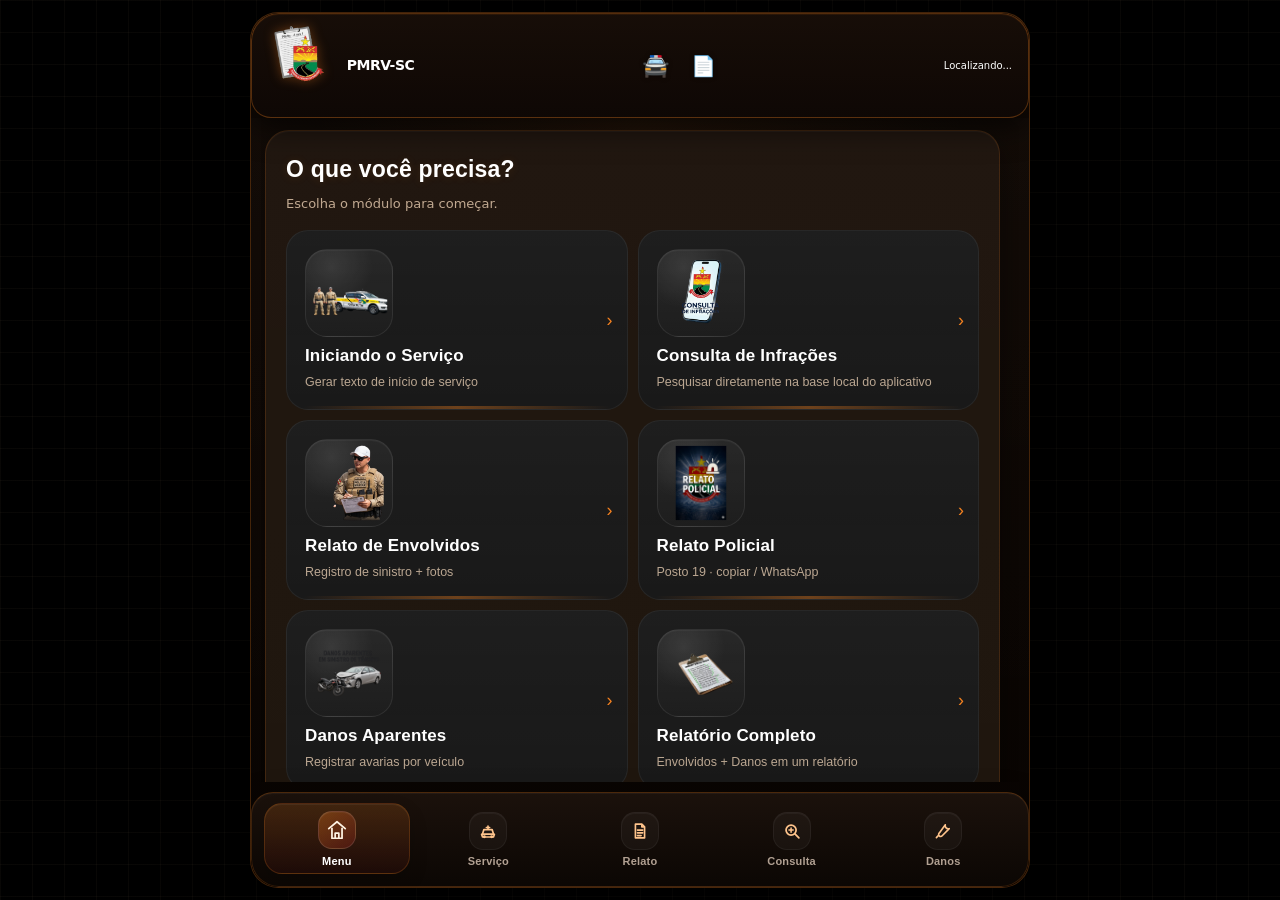
==== commit 3d0457ad: "Apply current project state" ====
--- a/capacitor-www/index.html
+++ b/capacitor-www/index.html
@@ -4,19 +4,15 @@
 <html lang="pt-BR">
 <head>
   <meta charset="UTF-8" />
-  <meta name="viewport" content="width=device-width, initial-scale=1.0, maximum-scale=1.0, user-scalable=no" />
+  <meta name="viewport" content="width=device-width, initial-scale=1.0" />
   <meta name="description" content="PMRV-SC - Ferramentas operacionais da Polícia Militar Rodoviária" />
-  <meta name="theme-color" content="#0a0a0a" />
+  <meta name="theme-color" content="#07090f" />
   <link rel="manifest" href="manifest.json">
   <link rel="apple-touch-icon" href="icon-192.png">
-  <title>PMRV-SC | Operacional</title>
-
-  <link rel="preconnect" href="https://fonts.googleapis.com">
-  <link rel="preconnect" href="https://fonts.gstatic.com" crossorigin>
-  <link href="https://fonts.googleapis.com/css2?family=Inter:wght@300;400;500;600;700;800;900&display=swap" rel="stylesheet">
-  
-  <link rel="stylesheet" href="css/inlined.css">
-  <link rel="stylesheet" href="css/style.css">
+  <title>PMRV-SC</title>
+
+    <link rel="stylesheet" href="css/inlined.css">
+    <link rel="stylesheet" href="css/style.css">
 </head>
 
 <body>
@@ -62,6 +58,41 @@
           <span class="menu-arrow">›</span>
         </button>
 
+        <button class="menu-card" data-color="amber" data-click="go('infracoes')">
+          <div class="menu-icon"><img src="infrações.png" alt="Consulta de Infrações" class="menu-icon-img menu-icon-img-infra" /></div>
+          <div class="menu-title">Consulta de Infrações</div>
+          <div class="menu-desc">Pesquisar diretamente na base local do aplicativo</div>
+          <span class="menu-arrow">›</span>
+        </button>
+
+        <button class="menu-card" data-color="green" data-click="go('envolvidos')">
+          <div class="menu-icon"><img src="img/extracted_3.png" alt="Relato de Envolvidos" class="menu-icon-img menu-icon-img-env" /></div>
+          <div class="menu-title">Relato de Envolvidos</div>
+          <div class="menu-desc">Registro de sinistro + fotos</div>
+          <span class="menu-arrow">›</span>
+        </button>
+
+        <button class="menu-card" data-color="amber" data-click="go('pmrv')">
+          <div class="menu-icon"><img src="img/extracted_4.png" alt="Relato Policial" class="menu-icon-img menu-icon-img-pmrv" /></div>
+          <div class="menu-title">Relato Policial</div>
+          <div class="menu-desc">Posto 19 · copiar / WhatsApp</div>
+          <span class="menu-arrow">›</span>
+        </button>
+
+        <button class="menu-card" data-color="red" data-click="go('danos')" aria-label="Abrir Vistoria de Danos Aparentes">
+          <div class="menu-icon"><img src="img/extracted_5.png" alt="" aria-hidden="true" class="menu-icon-img menu-icon-img-danos" /></div>
+          <div class="menu-title">Danos Aparentes</div>
+          <div class="menu-desc">Registrar avarias por veículo</div>
+          <span class="menu-arrow" aria-hidden="true">›</span>
+        </button>
+
+        <button class="menu-card" data-color="purple" data-click="go('relatorio')" aria-label="Abrir Relatório Completo de Sinistro">
+          <div class="menu-icon"><img src="relatorio.png" class="menu-icon-img menu-icon-img-rel" alt="" aria-hidden="true"></div>
+          <div class="menu-title">Relatório Completo</div>
+          <div class="menu-desc">Envolvidos + Danos em um relatório</div>
+          <span class="menu-arrow" aria-hidden="true">›</span>
+        </button>
+
         <button class="menu-card" data-color="blue" data-click="go('patrulhamento')" aria-label="Abrir Consulta de Patrulhamento e Infrações">
           <div class="menu-icon"><img src="patrulhamento.png" alt="" aria-hidden="true" class="menu-icon-img menu-icon-img-pat" /></div>
           <div class="menu-title">Patrulhamento</div>
@@ -69,48 +100,6 @@
           <span class="menu-arrow" aria-hidden="true">›</span>
         </button>
 
-        <button class="menu-card" data-color="amber" data-click="go('infracoes')">
-          <div class="menu-icon"><img src="infrações.png" alt="Consulta de Infrações" class="menu-icon-img menu-icon-img-infra" /></div>
-          <div class="menu-title">Consulta de Infrações</div>
-          <div class="menu-desc">Pesquisar diretamente na base local do aplicativo</div>
-          <span class="menu-arrow">›</span>
-        </button>
-
-        <button class="menu-card" data-color="green" data-click="go('envolvidos')">
-          <div class="menu-icon"><img src="img/extracted_3.png" alt="Relato de Envolvidos" class="menu-icon-img menu-icon-img-env" /></div>
-          <div class="menu-title">Relato de Envolvidos</div>
-          <div class="menu-desc">Registro de sinistro + fotos</div>
-          <span class="menu-arrow">›</span>
-        </button>
-
-        <button class="menu-card" data-color="amber" data-click="go('pmrv')">
-          <div class="menu-icon"><img src="img/extracted_4.png" alt="Relato Policial" class="menu-icon-img menu-icon-img-pmrv" /></div>
-          <div class="menu-title">Relato Policial</div>
-          <div class="menu-desc">Posto 19 · copiar / WhatsApp</div>
-          <span class="menu-arrow">›</span>
-        </button>
-
-        <button class="menu-card" data-color="red" data-click="go('danos')" aria-label="Abrir Vistoria de Danos Aparentes">
-          <div class="menu-icon"><img src="img/extracted_5.png" alt="" aria-hidden="true" class="menu-icon-img menu-icon-img-danos" /></div>
-          <div class="menu-title">Danos Aparentes</div>
-          <div class="menu-desc">Registrar avarias por veículo</div>
-          <span class="menu-arrow" aria-hidden="true">›</span>
-        </button>
-
-        <button class="menu-card" data-color="blue" data-click="go('referencias-proximas')" aria-label="Abrir Referências Próximas (TomTom)">
-          <div class="menu-icon">📍</div>
-          <div class="menu-title">Referências Próximas</div>
-          <div class="menu-desc">Postos, SAMU, Policia, etc (TomTom)</div>
-          <span class="menu-arrow" aria-hidden="true">›</span>
-        </button>
-
-        <button class="menu-card" data-color="purple" data-click="go('relatorio')" aria-label="Abrir Relatório Completo de Sinistro">
-          <div class="menu-icon"><img src="relatorio.png" class="menu-icon-img menu-icon-img-rel" alt="" aria-hidden="true"></div>
-          <div class="menu-title">Relatório Completo</div>
-          <div class="menu-desc">Envolvidos + Danos em um relatório</div>
-          <span class="menu-arrow" aria-hidden="true">›</span>
-        </button>
-
         <button class="menu-card" data-color="amber" data-click="go('pesos')" aria-label="Abrir Cálculo de Pesos e Dimensões">
           <div class="menu-icon"><img src="peso.png" alt="" aria-hidden="true" class="menu-icon-img menu-icon-img-peso" /></div>
           <div class="menu-title">Pesos e Dimensões</div>
@@ -139,10 +128,10 @@
           <span class="menu-arrow" aria-hidden="true">›</span>
         </button>
 
-        <button class="menu-card" data-color="green" data-click="go('docs')" aria-label="Abrir CTB Brasileiro">
+        <button class="menu-card" data-color="green" data-click="go('docs')" aria-label="Abrir Documentos e Instruções de Trânsito">
           <div class="menu-icon"><img src="ctb.png" alt="" aria-hidden="true" class="menu-icon-img menu-icon-img-ctb" /></div>
-          <div class="menu-title">CTB Brasileiro</div>
-          <div class="menu-desc">Consulta rápida sobre regras, documentos e fiscalização</div>
+          <div class="menu-title">Documentos de Trânsito</div>
+          <div class="menu-desc">Instruções rápidas sobre porte, CNH e CRLV-e</div>
           <span class="menu-arrow" aria-hidden="true">›</span>
         </button>
 
@@ -488,46 +477,41 @@
             </div>
             <div class="form-field">
               <label class="field-label">Tipo de Sinistro</label>
-              <div style="display:flex; gap:10px; align-items:flex-start;">
-                <select id="pmrv_subtipo" data-change="pmrv_mudarSubtipo()" style="flex:1;">
-                  <optgroup label="1. Atropelamento">
-                    <option value="1.1">1.1 – Atropelamento de Pedestre</option>
-                    <option value="1.2">1.2 – Atropelamento de Animal</option>
-                  </optgroup>
-                  <optgroup label="2. Abalroamento">
-                    <option value="2.1">2.1 – Abalroamento Longitudinal (Mesmo Sentido)</option>
-                    <option value="2.2">2.2 – Abalroamento Longitudinal (Sentido Oposto)</option>
-                    <option value="2.3">2.3 – Abalroamento Transversal</option>
-                  </optgroup>
-                  <optgroup label="3. Colisão">
-                    <option value="3.1">3.1 – Colisão Frontal</option>
-                    <option value="3.2">3.2 – Colisão Traseira</option>
-                    <option value="3.3">3.3 – Colisão Engavetamento</option>
-                  </optgroup>
-                  <optgroup label="4. Choque">
-                    <option value="4.1">4.1 – Choque em Poste</option>
-                    <option value="4.6">4.6 – Choque em Defensa</option>
-                    <option value="4.9">4.9 – Choque em Objeto (especificar)</option>
-                  </optgroup>
-                  <optgroup label="5. Saída de Pista">
-                    <option value="5.1">5.1 – Saída de Pista Simples</option>
-                    <option value="5.3">5.3 – Saída de Pista com Capotamento</option>
-                    <option value="5.4">5.4 – Saída de Pista com Tombamento</option>
-                  </optgroup>
-                  <optgroup label="6. Saída + Choque">
-                    <option value="6.1">6.1 – Saída + Choque em Poste</option>
-                    <option value="6.2">6.2 – Saída + Choque em Muro</option>
-                    <option value="6.3">6.3 – Saída + Choque em Defensa</option>
-                    <option value="6.4">6.4 – Saída + Choque em Objeto (especificar)</option>
-                  </optgroup>
-                  <optgroup label="7. Outros">
-                    <option value="7.1">7.1 – Outros (especificar)</option>
-                  </optgroup>
-                </select>
-                <div id="pmrv_subtipo_preview_wrap" style="width:80px; height:60px; background:var(--surface); border:1px solid var(--border); border-radius:8px; display:flex; align-items:center; justify-content:center; overflow:hidden; flex-shrink:0; cursor:zoom-in;" data-click="core_zoomImage(document.getElementById('pmrv_subtipo_preview_img').src)">
-                  <img id="pmrv_subtipo_preview_img" src="" alt="Preview" style="max-width:90%; max-height:90%; display:none; filter: invert(1) brightness(2);">
-                </div>
-              </div>
+              <select id="pmrv_subtipo" data-change="pmrv_mudarSubtipo()">
+                <optgroup label="1. Atropelamento">
+                  <option value="1.1">1.1 – Atropelamento de Pedestre</option>
+                  <option value="1.2">1.2 – Atropelamento de Animal</option>
+                </optgroup>
+                <optgroup label="2. Abalroamento">
+                  <option value="2.1">2.1 – Abalroamento Longitudinal (Mesmo Sentido)</option>
+                  <option value="2.2">2.2 – Abalroamento Longitudinal (Sentido Oposto)</option>
+                  <option value="2.3">2.3 – Abalroamento Transversal</option>
+                </optgroup>
+                <optgroup label="3. Colisão">
+                  <option value="3.1">3.1 – Colisão Frontal</option>
+                  <option value="3.2">3.2 – Colisão Traseira</option>
+                  <option value="3.3">3.3 – Colisão Engavetamento</option>
+                </optgroup>
+                <optgroup label="4. Choque">
+                  <option value="4.1">4.1 – Choque em Poste</option>
+                  <option value="4.6">4.6 – Choque em Defensa</option>
+                  <option value="4.9">4.9 – Choque em Objeto (especificar)</option>
+                </optgroup>
+                <optgroup label="5. Saída de Pista">
+                  <option value="5.1">5.1 – Saída de Pista Simples</option>
+                  <option value="5.3">5.3 – Saída de Pista com Capotamento</option>
+                  <option value="5.4">5.4 – Saída de Pista com Tombamento</option>
+                </optgroup>
+                <optgroup label="6. Saída + Choque">
+                  <option value="6.1">6.1 – Saída + Choque em Poste</option>
+                  <option value="6.2">6.2 – Saída + Choque em Muro</option>
+                  <option value="6.3">6.3 – Saída + Choque em Defensa</option>
+                  <option value="6.4">6.4 – Saída + Choque em Objeto (especificar)</option>
+                </optgroup>
+                <optgroup label="7. Outros">
+                  <option value="7.1">7.1 – Outros (especificar)</option>
+                </optgroup>
+              </select>
             </div>
           </div>
 
@@ -607,22 +591,14 @@
     <div class="card" id="dan-step-vehicle">
       <h2 class="card-title">Selecione o tipo de veículo</h2>
       <p class="card-sub" style="margin-bottom:14px;">Toque no veículo envolvido no sinistro</p>
-      <div style="display:grid;grid-template-columns:repeat(4,minmax(0,1fr));gap:12px;">
+      <div style="display:grid;grid-template-columns:1fr 1fr;gap:12px;">
         <button class="dan-veh-btn" id="dan-btn-carro" data-click="danEscolherVeiculo('carro')">
-          <img src="img/extracted_6.png" alt="Carro" style="height:80px;width:auto;object-fit:contain;margin-bottom:6px;display:block;" data-click-stop="core_zoomImage(this.src)">
+          <img src="img/extracted_6.png" alt="Carro" style="height:80px;width:auto;object-fit:contain;margin-bottom:6px;display:block;">
           <span style="font-family:var(--font-display);font-size:18px;font-weight:900;">Carro</span>
         </button>
         <button class="dan-veh-btn" id="dan-btn-moto" data-click="danEscolherVeiculo('moto')">
-          <img src="img/extracted_7.png" alt="Motocicleta" style="height:80px;width:auto;object-fit:contain;margin-bottom:6px;display:block;" data-click-stop="core_zoomImage(this.src)">
+          <img src="img/extracted_7.png" alt="Motocicleta" style="height:80px;width:auto;object-fit:contain;margin-bottom:6px;display:block;">
           <span style="font-family:var(--font-display);font-size:18px;font-weight:900;">Motocicleta</span>
-        </button>
-        <button class="dan-veh-btn" id="dan-btn-caminhao" data-click="danEscolherVeiculo('caminhao')">
-          <img src="cfrontal.png" alt="Caminhão" style="height:80px;width:auto;object-fit:contain;margin-bottom:6px;display:block;" data-click-stop="core_zoomImage(this.src)">
-          <span style="font-family:var(--font-display);font-size:18px;font-weight:900;">Caminhão</span>
-        </button>
-        <button class="dan-veh-btn" id="dan-btn-onibus" data-click="danEscolherVeiculo('onibus')">
-          <img src="ofrontal.png" alt="Ônibus" style="height:80px;width:auto;object-fit:contain;margin-bottom:6px;display:block;" data-click-stop="core_zoomImage(this.src)">
-          <span style="font-family:var(--font-display);font-size:18px;font-weight:900;">Ônibus</span>
         </button>
       </div>
       <div id="dan-salvos-area" style="display:none;margin-top:16px;">
@@ -660,31 +636,21 @@
         <!-- Tabs de vista -->
         <div style="display:grid;grid-template-columns:repeat(4,1fr);gap:6px;margin-bottom:14px;">
           <button class="dan-tab active" id="dan-tab-frontal"  data-click="danMudarVista('frontal')">
-            <img class="dan-tab-thumb" src="carro_frente_nobg.png" alt="Frente" data-click-stop="core_zoomImage(this.src)">
+            <img class="dan-tab-thumb" src="carro_frente_nobg.png" alt="Frente">
             Frontal
           </button>
           <button class="dan-tab" id="dan-tab-traseira" data-click="danMudarVista('traseira')">
-            <img class="dan-tab-thumb" src="carro_tras_nobg.png" alt="Traseira" data-click-stop="core_zoomImage(this.src)">
+            <img class="dan-tab-thumb" src="carro_tras_nobg.png" alt="Traseira">
             Traseira
           </button>
           <button class="dan-tab" id="dan-tab-esquerda" data-click="danMudarVista('esquerda')">
-            <img class="dan-tab-thumb" src="carro_esquerda_nobg.png" alt="Esquerda" data-click-stop="core_zoomImage(this.src)">
+            <img class="dan-tab-thumb" src="carro_esquerda_nobg.png" alt="Esquerda">
             Lateral esquerda
           </button>
           <button class="dan-tab" id="dan-tab-direita"  data-click="danMudarVista('direita')">
-            <img class="dan-tab-thumb" src="carro_direita_nobg.png" alt="Direita" data-click-stop="core_zoomImage(this.src)">
+            <img class="dan-tab-thumb" src="carro_direita_nobg.png" alt="Direita">
             Lateral direita
           </button>
-        </div>
-
-        <div id="dan-part-list-area" class="dan-part-list-card" style="display:none;">
-          <div class="dan-part-list-head">
-            <div>
-              <div class="dan-part-list-title">Lista numerada da vista</div>
-              <div class="dan-part-list-sub" id="dan-part-list-sub">Clique em uma peça para registrar o dano e depois salve o veículo.</div>
-            </div>
-          </div>
-          <div id="dan-part-list"></div>
         </div>
 
         <!-- SVG area -->
@@ -692,10 +658,6 @@
         <div id="dan-part-readout" style="margin-top:8px;padding:10px 12px;border:1px dashed var(--border);border-radius:12px;background:rgba(245,130,32,.06);font-size:13px;color:var(--text);font-weight:700;min-height:42px;display:flex;align-items:center;">Passe ou toque em um círculo para ver o nome da peça.</div>
         <div style="display:flex;align-items:center;justify-content:space-between;margin-top:8px;flex-wrap:wrap;gap:6px;">
           <p style="font-size:11px;color:var(--label);margin:0;" id="dan-hint-txt">Toque num círculo → escolha o tipo de dano</p>
-          <div class="dan-actions-inline">
-            <button class="btn btn-sm" id="dan-move-toggle" data-click="danAlternarModoMover()" style="display:none;">Mover círculos</button>
-            <button class="btn btn-sm btn-success" id="dan-save-points" data-click="danSalvarLocalizacaoCirculos()" style="display:none;">Salvar localização</button>
-          </div>
         </div>
       </div>
 
@@ -1061,10 +1023,7 @@
 
         <div id="pat_placa_manual_wrap" class="form-field">
           <label class="field-label">Placa</label>
-          <div class="flex gap-8">
-            <input type="text" id="pat_placa" maxlength="7" placeholder="ABC1D23" data-input="pat_formatarPlaca(this)" style="flex:1;">
-            <button type="button" class="btn btn-sm" id="btn-pat-placa-voz" data-click="pat_iniciarVozPlaca()">🎙️ Voz</button>
-          </div>
+          <input type="text" id="pat_placa" maxlength="7" placeholder="ABC1D23" data-input="pat_formatarPlaca(this)">
           <div id="pat_placa_tipo" style="margin-top:8px;font-size:11px;font-weight:700;letter-spacing:.6px;text-transform:uppercase;color:#fff;background:#999;padding:7px 10px;border-radius:999px;display:inline-block;">DIGITANDO...</div>
         </div>
 
@@ -1108,23 +1067,11 @@
           <div class="form-row form-row-2">
             <div class="form-field">
               <select id="pat_manual_rodovia">
-                <option value="">-- Selecione --</option>
-                <option value="SC-401">SC-401</option>
-                <option value="SC-402">SC-402</option>
-                <option value="SC-403">SC-403</option>
-                <option value="SC-404">SC-404</option>
-                <option value="SC-405">SC-405</option>
-                <option value="SC-406">SC-406</option>
-                <option value="SC-407">SC-407</option>
-                <option value="SC-281">SC-281</option>
-                <option value="SC-408">SC-408</option>
-                <option value="SC-410">SC-410</option>
-                <option value="SC-411">SC-411</option>
-                <option value="SC-435">SC-435</option>
+                <option value="">-- Selecione a Rodovia --</option>
               </select>
             </div>
             <div class="form-field">
-              <input type="text" id="pat_manual_km" placeholder="00,000" maxlength="6" inputmode="decimal" onblur="core_formatarKM(this)" onkeydown="if(event.key==='Enter')core_formatarKM(this)">
+              <input type="text" id="pat_manual_km" placeholder="KM 0.000" onblur="core_formatarKM(this)">
             </div>
           </div>
         </div>
@@ -1189,17 +1136,11 @@
 
       <div id="pat_lista_card" class="result-box hidden" style="margin-top:20px;">
         <p class="result-label">Turno em andamento</p>
-        <div style="display:flex;align-items:center;justify-content:space-between;gap:10px;flex-wrap:wrap;margin-bottom:12px;padding:12px 14px;border-radius:14px;border:1px solid rgba(245,130,32,.18);background:linear-gradient(180deg, rgba(245,130,32,.08), rgba(255,255,255,.02));">
-          <div>
-            <div style="font-size:10px;font-weight:800;letter-spacing:.08em;text-transform:uppercase;color:var(--label);">Resumo do turno</div>
-            <div id="pat_total_turno" style="margin-top:4px;font-size:18px;font-weight:900;color:#fff;">Total de abordagens: 0</div>
-          </div>
-          <button class="btn btn-primary" data-click="pat_encerrarPatrulhamento()">🏁 Patrulhamento terminando</button>
-        </div>
+        <div id="pat_total_turno" style="margin-bottom:10px;font-size:12px;font-weight:800;color:var(--label);">Total de abordagens: 0</div>
         <div id="pat_lista_container"></div>
         <div class="result-actions">
           <button class="btn btn-danger" data-click="pat_limparTudo()">🗑 Limpar lote</button>
-          <button class="btn" data-click="pat_gerarRelatorio()">👁 Prévia do texto</button>
+          <button class="btn btn-primary" data-click="pat_encerrarPatrulhamento()">🏁 Patrulhamento terminando</button>
         </div>
       </div>
 
@@ -1233,7 +1174,6 @@
       <div class="flex gap-8 flex-wrap" style="margin-bottom:14px;">
         <button class="btn btn-primary" id="tab-pes-pbt" data-click="pes_switchTab('pbt')">PBT</button>
         <button class="btn" id="tab-pes-dim" data-click="pes_switchTab('dim')">Dimensões</button>
-        <button class="btn" id="tab-pes-img" data-click="pes_switchTab('img')">Imagens</button>
       </div>
 
       <div id="pes-content-pbt">
@@ -1348,130 +1288,6 @@
             <div id="dim_alerta_titulo" style="font-weight:900;font-size:16px;"></div>
             <div id="dim_alerta_desc" style="font-size:12px;margin-top:4px;"></div>
           </div>
-        </div>
-      </div>
-
-      <div id="pes-content-img" class="hidden">
-        <div class="sub-box" style="margin-bottom:12px;">
-          <div class="result-label">Guia visual por tipo</div>
-          <div style="font-size:12px;color:var(--label);">Referência rápida do tipo de caminhão e quantidade de eixos para apoio no enquadramento de peso.</div>
-        </div>
-
-        <div class="pes-axle-grid">
-          <article class="pes-axle-card">
-            <div class="pes-axle-head">
-              <strong>Toco</strong>
-              <span class="pes-axle-tag">2 eixos</span>
-            </div>
-            <div class="pes-axle-media">
-              <svg viewBox="0 0 260 90" aria-label="Caminhão toco, dois eixos">
-                <rect x="14" y="34" width="156" height="28" rx="6" fill="#f58220"/>
-                <rect x="172" y="38" width="56" height="24" rx="4" fill="#f59e0b"/>
-                <rect x="186" y="42" width="18" height="10" rx="2" fill="#0f172a"/>
-                <circle cx="64" cy="72" r="10" fill="#1f2937"/><circle cx="64" cy="72" r="4" fill="#9ca3af"/>
-                <circle cx="146" cy="72" r="10" fill="#1f2937"/><circle cx="146" cy="72" r="4" fill="#9ca3af"/>
-              </svg>
-            </div>
-          </article>
-
-          <article class="pes-axle-card">
-            <div class="pes-axle-head">
-              <strong>Truck</strong>
-              <span class="pes-axle-tag">3 eixos</span>
-            </div>
-            <div class="pes-axle-media">
-              <svg viewBox="0 0 260 90" aria-label="Caminhão truck, três eixos">
-                <rect x="14" y="34" width="156" height="28" rx="6" fill="#f58220"/>
-                <rect x="172" y="38" width="56" height="24" rx="4" fill="#f59e0b"/>
-                <rect x="186" y="42" width="18" height="10" rx="2" fill="#0f172a"/>
-                <circle cx="58" cy="72" r="10" fill="#1f2937"/><circle cx="58" cy="72" r="4" fill="#9ca3af"/>
-                <circle cx="132" cy="72" r="10" fill="#1f2937"/><circle cx="132" cy="72" r="4" fill="#9ca3af"/>
-                <circle cx="156" cy="72" r="10" fill="#1f2937"/><circle cx="156" cy="72" r="4" fill="#9ca3af"/>
-              </svg>
-            </div>
-          </article>
-
-          <article class="pes-axle-card">
-            <div class="pes-axle-head">
-              <strong>Bitruck</strong>
-              <span class="pes-axle-tag">4 eixos</span>
-            </div>
-            <div class="pes-axle-media">
-              <svg viewBox="0 0 260 90" aria-label="Caminhão bitruck, quatro eixos">
-                <rect x="14" y="34" width="156" height="28" rx="6" fill="#f58220"/>
-                <rect x="172" y="38" width="56" height="24" rx="4" fill="#f59e0b"/>
-                <rect x="186" y="42" width="18" height="10" rx="2" fill="#0f172a"/>
-                <circle cx="50" cy="72" r="10" fill="#1f2937"/><circle cx="50" cy="72" r="4" fill="#9ca3af"/>
-                <circle cx="114" cy="72" r="10" fill="#1f2937"/><circle cx="114" cy="72" r="4" fill="#9ca3af"/>
-                <circle cx="138" cy="72" r="10" fill="#1f2937"/><circle cx="138" cy="72" r="4" fill="#9ca3af"/>
-                <circle cx="162" cy="72" r="10" fill="#1f2937"/><circle cx="162" cy="72" r="4" fill="#9ca3af"/>
-              </svg>
-            </div>
-          </article>
-
-          <article class="pes-axle-card">
-            <div class="pes-axle-head">
-              <strong>Cavalo + Semirreboque</strong>
-              <span class="pes-axle-tag">5 eixos</span>
-            </div>
-            <div class="pes-axle-media">
-              <svg viewBox="0 0 260 90" aria-label="Cavalo mais semirreboque, cinco eixos">
-                <rect x="20" y="38" width="58" height="24" rx="4" fill="#f59e0b"/>
-                <rect x="80" y="34" width="136" height="28" rx="6" fill="#f58220"/>
-                <rect x="198" y="30" width="40" height="8" rx="2" fill="#f59e0b"/>
-                <circle cx="40" cy="72" r="10" fill="#1f2937"/><circle cx="40" cy="72" r="4" fill="#9ca3af"/>
-                <circle cx="66" cy="72" r="10" fill="#1f2937"/><circle cx="66" cy="72" r="4" fill="#9ca3af"/>
-                <circle cx="124" cy="72" r="10" fill="#1f2937"/><circle cx="124" cy="72" r="4" fill="#9ca3af"/>
-                <circle cx="156" cy="72" r="10" fill="#1f2937"/><circle cx="156" cy="72" r="4" fill="#9ca3af"/>
-                <circle cx="188" cy="72" r="10" fill="#1f2937"/><circle cx="188" cy="72" r="4" fill="#9ca3af"/>
-              </svg>
-            </div>
-          </article>
-
-          <article class="pes-axle-card">
-            <div class="pes-axle-head">
-              <strong>Bitrem</strong>
-              <span class="pes-axle-tag">7 eixos</span>
-            </div>
-            <div class="pes-axle-media">
-              <svg viewBox="0 0 260 90" aria-label="Bitrem, sete eixos">
-                <rect x="14" y="40" width="44" height="22" rx="4" fill="#f59e0b"/>
-                <rect x="62" y="34" width="70" height="28" rx="6" fill="#f58220"/>
-                <rect x="140" y="34" width="100" height="28" rx="6" fill="#fb923c"/>
-                <circle cx="30" cy="72" r="9" fill="#1f2937"/><circle cx="30" cy="72" r="4" fill="#9ca3af"/>
-                <circle cx="52" cy="72" r="9" fill="#1f2937"/><circle cx="52" cy="72" r="4" fill="#9ca3af"/>
-                <circle cx="84" cy="72" r="9" fill="#1f2937"/><circle cx="84" cy="72" r="4" fill="#9ca3af"/>
-                <circle cx="112" cy="72" r="9" fill="#1f2937"/><circle cx="112" cy="72" r="4" fill="#9ca3af"/>
-                <circle cx="162" cy="72" r="9" fill="#1f2937"/><circle cx="162" cy="72" r="4" fill="#9ca3af"/>
-                <circle cx="190" cy="72" r="9" fill="#1f2937"/><circle cx="190" cy="72" r="4" fill="#9ca3af"/>
-                <circle cx="218" cy="72" r="9" fill="#1f2937"/><circle cx="218" cy="72" r="4" fill="#9ca3af"/>
-              </svg>
-            </div>
-          </article>
-
-          <article class="pes-axle-card">
-            <div class="pes-axle-head">
-              <strong>Rodotrem</strong>
-              <span class="pes-axle-tag">9 eixos</span>
-            </div>
-            <div class="pes-axle-media">
-              <svg viewBox="0 0 260 90" aria-label="Rodotrem, nove eixos">
-                <rect x="10" y="42" width="42" height="20" rx="4" fill="#f59e0b"/>
-                <rect x="56" y="34" width="58" height="28" rx="6" fill="#f58220"/>
-                <rect x="118" y="34" width="58" height="28" rx="6" fill="#fb923c"/>
-                <rect x="180" y="34" width="64" height="28" rx="6" fill="#fdba74"/>
-                <circle cx="24" cy="72" r="8" fill="#1f2937"/><circle cx="24" cy="72" r="3" fill="#9ca3af"/>
-                <circle cx="44" cy="72" r="8" fill="#1f2937"/><circle cx="44" cy="72" r="3" fill="#9ca3af"/>
-                <circle cx="72" cy="72" r="8" fill="#1f2937"/><circle cx="72" cy="72" r="3" fill="#9ca3af"/>
-                <circle cx="92" cy="72" r="8" fill="#1f2937"/><circle cx="92" cy="72" r="3" fill="#9ca3af"/>
-                <circle cx="132" cy="72" r="8" fill="#1f2937"/><circle cx="132" cy="72" r="3" fill="#9ca3af"/>
-                <circle cx="152" cy="72" r="8" fill="#1f2937"/><circle cx="152" cy="72" r="3" fill="#9ca3af"/>
-                <circle cx="188" cy="72" r="8" fill="#1f2937"/><circle cx="188" cy="72" r="3" fill="#9ca3af"/>
-                <circle cx="208" cy="72" r="8" fill="#1f2937"/><circle cx="208" cy="72" r="3" fill="#9ca3af"/>
-                <circle cx="228" cy="72" r="8" fill="#1f2937"/><circle cx="228" cy="72" r="3" fill="#9ca3af"/>
-              </svg>
-            </div>
-          </article>
         </div>
       </div>
 
@@ -1657,66 +1473,6 @@
   </section>
 
   <!-- ============================================================
-       REFERÊNCIAS PRÓXIMAS (TOMTOM)
-  ============================================================ -->
-  <section id="screen-referencias-proximas" class="screen">
-    <div class="back-row">
-      <button class="btn" data-click="go('home')">← Voltar</button>
-      <button class="btn btn-danger" data-click="go('ended')">Sair</button>
-    </div>
-    <div class="card">
-      <div class="card-header">
-        <div>
-          <h2 class="card-title">📍 Referências Próximas</h2>
-          <p class="card-sub">Busca de POIs ao longo da rodovia via TomTom.</p>
-        </div>
-      </div>
-
-      <div class="form-grid">
-        <div class="form-field">
-          <label class="field-label">Rodovia</label>
-          <div style="display:flex; gap:8px;">
-            <select id="ref_prox_rodovia" style="flex:1;" data-change="ref_prox_atualizarReferenciaPrincipal()">
-              <option value="">-- Selecione --</option>
-            </select>
-            <button class="btn btn-sm" id="btn-gps-localizar-ref-prox" data-click="gps_obterLocalizacao()">📍 GPS</button>
-          </div>
-        </div>
-
-        <div class="form-field">
-          <label class="field-label">KM Inicial (Opcional)</label>
-          <input type="text" id="ref_prox_km" placeholder="0.000" inputmode="decimal" onblur="core_formatarKM(this); ref_prox_atualizarReferenciaPrincipal()">
-          <small style="color:var(--muted); font-size:10px;">Se vazio, busca em toda a rodovia.</small>
-        </div>
-        
-        <div class="form-field">
-          <label class="field-label">Categorias</label>
-          <div class="flex gap-8 flex-wrap" id="ref_prox_categorias">
-            <button class="btn btn-sm btn-primary" data-click="ref_prox_toggleCat(this, '7311')">⛽ Posto</button>
-            <button class="btn btn-sm btn-primary" data-click="ref_prox_toggleCat(this, '7322')">🚑 SAMU</button>
-            <button class="btn btn-sm btn-primary" data-click="ref_prox_toggleCat(this, '7324')">🚒 Bombeiro</button>
-            <button class="btn btn-sm btn-primary" data-click="ref_prox_toggleCat(this, '7323')">👮 Policia</button>
-            <button class="btn btn-sm btn-primary" data-click="ref_prox_toggleCat(this, '9113')">🛠️ Borracharia</button>
-            <button class="btn btn-sm btn-primary" data-click="ref_prox_toggleCat(this, '9361009')">🛒 Conveniência</button>
-            <button class="btn btn-sm btn-primary" data-click="ref_prox_toggleCat(this, '7321')">🏥 Saúde</button>
-            <button class="btn btn-sm btn-primary" data-click="ref_prox_toggleCat(this, '7326')">💊 Farmácia</button>
-            <button class="btn btn-sm btn-primary" data-click="ref_prox_toggleCat(this, '7315')">🍽️ Restaurante</button>
-            <button class="btn btn-sm btn-primary" data-click="ref_prox_toggleCat(this, '9361')">🛍️ Loja</button>
-          </div>
-        </div>
-
-        <button class="btn btn-primary btn-full btn-lg" id="btn-ref-prox-buscar" data-click="ref_prox_buscar()">🔍 Buscar ao longo da rota</button>
-      </div>
-
-      <div id="ref_prox_status" style="margin-top:12px; font-size:12px; color:var(--label); text-align:center;"></div>
-
-      <div id="ref_prox_results" style="margin-top:20px; display:flex; flex-direction:column; gap:12px;">
-        <!-- Resultados TomTom aqui -->
-      </div>
-    </div>
-  </section>
-
-  <!-- ============================================================
        REFERÊNCIAS DE RODOVIAS
   ============================================================ -->
   <section id="screen-rodovias-ref" class="screen">
@@ -1733,10 +1489,10 @@
       </div>
 
       <div class="form-grid">
-        <div class="form-field">
-          <label class="field-label">Rodovia</label>
-          <div style="display:flex; gap:8px;">
-            <select id="ref_rodovia" style="flex:1;">
+        <div class="form-row form-row-2">
+          <div class="form-field">
+            <label class="field-label">Rodovia</label>
+            <select id="ref_rodovia">
               <option value="SC-401">SC-401</option>
               <option value="SC-403">SC-403</option>
               <option value="SC-405">SC-405</option>
@@ -1744,12 +1500,11 @@
               <option value="SC-281">SC-281</option>
               <option value="SC-407">SC-407</option>
             </select>
-            <button class="btn btn-sm" id="btn-gps-localizar-ref" data-click="gps_obterLocalizacao()">📍 GPS</button>
-          </div>
-        </div>
-        <div class="form-field">
-          <label class="field-label">KM</label>
-          <input type="text" id="ref_km" placeholder="0.000" inputmode="decimal" onblur="core_formatarKM(this)">
+          </div>
+          <div class="form-field">
+            <label class="field-label">KM</label>
+            <input type="text" id="ref_km" placeholder="0.000">
+          </div>
         </div>
         <button class="btn btn-primary btn-full" data-click="ref_localizar()">🔎 Localizar referência</button>
       </div>
@@ -1836,7 +1591,7 @@
   </section>
 
   <!-- ============================================================
-       CTB BRASILEIRO
+       DOCUMENTOS DE TRÂNSITO
   ============================================================ -->
   <section id="screen-docs" class="screen">
     <div class="back-row">
@@ -1846,8 +1601,8 @@
     <div class="card">
       <div class="card-header">
         <div>
-          <h2 class="card-title">📄 CTB Brasileiro</h2>
-          <p class="card-sub">Consulta rápida sobre regras, documentos, ciclomotores e exigências operacionais.</p>
+          <h2 class="card-title">📄 Documentos de Trânsito</h2>
+          <p class="card-sub">Consulta rápida sobre ciclomotores, fiscalização e exigências operacionais.</p>
         </div>
       </div>
 
@@ -1856,7 +1611,6 @@
         <button class="btn" id="tab-docs-ciclomotores" data-click="docs_switchTab('ciclomotores')">Ciclomotores</button>
         <button class="btn" id="tab-docs-estrangeiros" data-click="docs_switchTab('estrangeiros')">Estrangeiros</button>
         <button class="btn" id="tab-docs-aet" data-click="docs_switchTab('aet')">Fiscalização de AET</button>
-        <button class="btn" id="tab-docs-pops" data-click="docs_switchTab('pops')">POPS</button>
       </div>
 
       <div id="docs-content-bases">
@@ -1997,36 +1751,6 @@
         </div>
       </div>
 
-      <div id="docs-content-pops" class="hidden">
-        <div class="help-stack">
-          <section class="help-block" style="border:1px solid rgba(239, 68, 68, 0.22);background:linear-gradient(180deg, rgba(239, 68, 68, 0.12), rgba(239, 68, 68, 0.04));">
-            <h3 class="help-title">POP: Homicídio Culposo na Direção (Art. 302 CTB)</h3>
-            <p class="help-text">Procedimento Operacional Padrão para atendimento de sinistros com óbito constatado.</p>
-          </section>
-
-          <section class="help-block">
-            <h3 class="help-title">Protocolo de Atendimento</h3>
-            <ul class="help-list">
-              <li><strong>1. Isolamento do Local:</strong> Imediata preservação da cena do crime/sinistro. Não movimentar veículos ou vestígios até a chegada da Perícia (Científica).</li>
-              <li><strong>2. Acionamentos:</strong> Central (PMRv/COPOM) para acionamento do IML e Polícia Científica.</li>
-              <li><strong>3. Identificação:</strong> Qualificação completa do condutor, vítima(s) e testemunhas presenciais (mínimo 2, se possível).</li>
-              <li><strong>4. Teste de Alcoolemia:</strong> Obrigatório realizar o teste de etilômetro no condutor sobrevivente (Art. 306 e 277 CTB).</li>
-              <li><strong>5. Documentação:</strong> Verificação de CNH e CRLV. Se houver crime de trânsito (embriaguez, racha, etc.), condução à DP.</li>
-              <li><strong>6. Registro SADE:</strong> Preenchimento detalhado do Boletim de Ocorrência (PMRv/SADE), anexando fotos de todos os ângulos.</li>
-            </ul>
-          </section>
-
-          <section class="help-block">
-            <h3 class="help-title">Observações Importantes</h3>
-            <ul class="help-list">
-              <li><strong>Causas de Aumento:</strong> Se o condutor não possui CNH, em faixa de pedestre/calçada ou deixou de prestar socorro (Art. 302, § 1º).</li>
-              <li><strong>Influência de Álcool:</strong> Se o condutor estiver sob influência de álcool ou substância psicoativa, a pena é de reclusão de 5 a 8 anos (Art. 302, § 3º).</li>
-              <li><strong>Objetos Pessoais:</strong> Arrolar e entregar pertences da vítima à Polícia Civil ou familiares mediante recibo.</li>
-            </ul>
-          </section>
-        </div>
-      </div>
-
       <div id="docs-content-estrangeiros" class="hidden">
         <div class="help-stack">
           <section class="help-block" style="border:1px solid rgba(59,130,246,.22);background:linear-gradient(180deg, rgba(59,130,246,.12), rgba(59,130,246,.04));">
@@ -2179,9 +1903,9 @@
 
         <section class="help-block">
           <h3 class="help-title">Danos Aparentes</h3>
-          <p class="help-text">Permite registrar avarias de carro, motocicleta e caminhão com apoio visual.</p>
+          <p class="help-text">Permite registrar avarias de carro e motocicleta com apoio visual.</p>
           <ul class="help-list">
-            <li>Escolha carro, motocicleta ou caminhão.</li>
+            <li>Escolha carro ou motocicleta.</li>
             <li>Toque na peça/ponto desejado.</li>
             <li>Selecione o tipo de dano.</li>
             <li>Salve o veículo e gere o relatório individual ou geral.</li>
@@ -2304,14 +2028,6 @@
 
 </div><!-- /.app -->
 
-<!-- Modal Global de Zoom para Imagens -->
-<div id="core-zoom-modal" class="modal-overlay" data-click="core_fecharZoomOnBackdrop(event)" role="dialog" aria-modal="true">
-  <div class="modal-content zoom-content">
-    <button class="btn btn-danger btn-sm zoom-close" data-click="core_fecharZoom()">✕</button>
-    <img id="core-zoom-img" src="" alt="Imagem ampliada">
-  </div>
-</div>
-
 <div id="dan-hover-tooltip" aria-hidden="true"></div>
 
 <!-- Modal fora do app para garantir z-index correto -->
@@ -2383,124 +2099,59 @@
       <button class="btn" data-click="croqui_filtrarIcones('frequentes')">⭐ Frequentes</button>
     </div>
 
-    <div style="display:grid;grid-template-columns:repeat(auto-fit,minmax(110px,1fr));gap:10px;" id="croqui-icons-grid">
+    <div style="display:grid;grid-template-columns:repeat(auto-fit,minmax(140px,1fr));gap:10px;">
       <!-- Frequentes -->
-      <button class="btn croqui-icon-btn frequentes hidden" data-click="croqui_inserirPistaSvg('waldermar viera SC-.svg')">
-        <span class="icon-emoji">🛣️</span>
-        <span class="icon-label">Pista W. Vieira</span>
-      </button>
-      <button class="btn croqui-icon-btn frequentes hidden" data-click="croqui_inserirSvg('pedestre.svg', true)">
-        <img src="pedestre.svg" alt="">
-        <span class="icon-label">Pedestre (SVG)</span>
-      </button>
-      <button class="btn croqui-icon-btn frequentes hidden" data-click="croqui_inserirIcone('viatura')">
-        <span class="icon-emoji">🚓</span>
-        <span class="icon-label">Viatura PMRv</span>
-      </button>
-      <button class="btn croqui-icon-btn frequentes hidden" data-click="croqui_inserirIcone('v1')">
-        <span class="icon-emoji">🚗</span>
-        <span class="icon-label">Veículo 1 (V1)</span>
-      </button>
+      <button class="btn croqui-icon-item frequentes hidden" data-click="croqui_inserirPistaSvg('waldermar viera SC-.svg')">🛣️ Pista W. Vieira</button>
+      <button class="btn croqui-icon-item frequentes hidden" data-click="croqui_inserirSvg('pedestre.svg', true)">🚶 Pedestre (SVG)</button>
+      <button class="btn croqui-icon-item frequentes hidden" data-click="croqui_inserirIcone('viatura')">🚓 Viatura PMRv</button>
+      <button class="btn croqui-icon-item frequentes hidden" data-click="croqui_inserirIcone('v1')">🚗 Veículo 1 (V1)</button>
+      <button class="btn croqui-icon-item frequentes hidden" data-click="croqui_inserirIcone('v2')">🚘 Veículo 2 (V2)</button>
+      <button class="btn croqui-icon-item veiculo" data-click="croqui_inserirIcone('v2')">🚘 Veículo 2</button>
+      <button class="btn croqui-icon-item veiculo" data-click="croqui_inserirIcone('moto')">🏍️ Moto</button>
+      <button class="btn croqui-icon-item veiculo" data-click="croqui_inserirIcone('caminhao')">🚚 Caminhão</button>
+      <button class="btn croqui-icon-item veiculo" data-click="croqui_inserirIcone('carreta')">🚛 Carreta</button>
+      <button class="btn croqui-icon-item veiculo" data-click="croqui_inserirIcone('onibus')">🚌 Ônibus</button>
+      <button class="btn croqui-icon-item veiculo" data-click="croqui_inserirIcone('bicicleta')">🚲 Bicicleta</button>
+      <button class="btn croqui-icon-item veiculo" data-click="croqui_inserirIcone('viatura')">🚓 Viatura</button>
+      <button class="btn croqui-icon-item veiculo" data-click="croqui_inserirIcone('ambulancia')">🚑 Ambulância</button>
+
+      <!-- Sinalização -->
+      <button class="btn croqui-icon-item objeto hidden" data-click="croqui_inserirIcone('pare')">🛑 Pare</button>
+      <button class="btn croqui-icon-item objeto hidden" data-click="croqui_inserirIcone('preferencial')">🔻 Preferencial</button>
+      <button class="btn croqui-icon-item objeto hidden" data-click="croqui_inserirIcone('semaforo')">🚦 Semáforo</button>
+      <button class="btn croqui-icon-item objeto hidden" data-click="croqui_inserirIcone('cone')">⚠️ Cone</button>
+      <button class="btn croqui-icon-item objeto hidden" data-click="croqui_inserirIcone('norte')">🧭 Norte</button>
+      <button class="btn croqui-icon-item objeto hidden" data-click="croqui_inserirIcone('frenagem')">⬛ Frenagem</button>
+
+      <!-- Obstáculos -->
+      <button class="btn croqui-icon-item obstaculo hidden" data-click="croqui_inserirSvg('pedestre.svg', true)">🚶 Pedestre (SVG)</button>
+      <button class="btn croqui-icon-item obstaculo hidden" data-click="croqui_inserirIcone('poste')">💡 Poste</button>
+      <button class="btn croqui-icon-item obstaculo hidden" data-click="croqui_inserirIcone('arvore')">🌳 Árvore</button>
+      <button class="btn croqui-icon-item obstaculo hidden" data-click="croqui_inserirIcone('buraco')">🕳️ Defeito na Via</button>
+      <button class="btn croqui-icon-item obstaculo hidden" data-click="croqui_inserirIcone('animal_via')">🐄 Animal</button>
+
+      <!-- Sinistros (SVG) -->
+      <button class="btn croqui-icon-item sinistro hidden" data-click="croqui_inserirSvg('3.1-colisao-frontal.svg')">💥 Colisão Frontal</button>
+      <button class="btn croqui-icon-item sinistro hidden" data-click="croqui_inserirSvg('3.2-colisao-traseira.svg')">💥 Colisão Traseira</button>
+      <button class="btn croqui-icon-item sinistro hidden" data-click="croqui_inserirSvg('3.3-colisao-engavetamento.svg')">💥 Engavetamento</button>
+      <button class="btn croqui-icon-item sinistro hidden" data-click="croqui_inserirSvg('2.3-abalroamento-transversal.svg')">💥 Transversal</button>
+      <button class="btn croqui-icon-item sinistro hidden" data-click="croqui_inserirSvg('5.3-saida-pista-capotamento.svg')">🔄 Capotamento</button>
+      <button class="btn croqui-icon-item sinistro hidden" data-click="croqui_inserirSvg('5.4-saida-pista-tombamento.svg')">📐 Tombamento</button>
+      <button class="btn croqui-icon-item sinistro hidden" data-click="croqui_inserirSvg('1.1-atropelamento-pedestre.svg')">🚶 Atrop. Pedestre</button>
+      <button class="btn croqui-icon-item sinistro hidden" data-click="croqui_inserirSvg('1.2-atropelamento-animal.svg')">🐎 Atrop. Animal</button>
+      <button class="btn croqui-icon-item sinistro hidden" data-click="croqui_inserirSvg('4.1-choque-poste.svg')">💡 Choque Poste</button>
+      <button class="btn croqui-icon-item sinistro hidden" data-click="croqui_inserirSvg('4.6-choque-defensa.svg')">🚧 Choque Defensa</button>
       
-      <!-- Veículos -->
-      <button class="btn croqui-icon-btn veiculo" data-click="croqui_inserirIcone('v1')">
-        <span class="icon-emoji">🚗</span>
-        <span class="icon-label">Veículo 1</span>
-      </button>
-      <button class="btn croqui-icon-btn veiculo" data-click="croqui_inserirIcone('v2')">
-        <span class="icon-emoji">🚘</span>
-        <span class="icon-label">Veículo 2</span>
-      </button>
-      <button class="btn croqui-icon-btn veiculo" data-click="croqui_inserirIcone('moto')">
-        <span class="icon-emoji">🏍️</span>
-        <span class="icon-label">Moto</span>
-      </button>
-      <button class="btn croqui-icon-btn veiculo" data-click="croqui_inserirIcone('caminhao')">
-        <span class="icon-emoji">🚚</span>
-        <span class="icon-label">Caminhão</span>
-      </button>
-      <button class="btn croqui-icon-btn veiculo" data-click="croqui_inserirIcone('carreta')">
-        <span class="icon-emoji">🚛</span>
-        <span class="icon-label">Carreta</span>
-      </button>
-      <button class="btn croqui-icon-btn veiculo" data-click="croqui_inserirIcone('onibus')">
-        <span class="icon-emoji">🚌</span>
-        <span class="icon-label">Ônibus</span>
-      </button>
-      <button class="btn croqui-icon-btn veiculo" data-click="croqui_inserirIcone('viatura')">
-        <span class="icon-emoji">🚓</span>
-        <span class="icon-label">Viatura</span>
-      </button>
-
-      <!-- Sinalização -->
-      <button class="btn croqui-icon-btn objeto hidden" data-click="croqui_inserirIcone('pare')">
-        <span class="icon-emoji">🛑</span>
-        <span class="icon-label">Pare</span>
-      </button>
-      <button class="btn croqui-icon-btn objeto hidden" data-click="croqui_inserirIcone('semaforo')">
-        <span class="icon-emoji">🚦</span>
-        <span class="icon-label">Semáforo</span>
-      </button>
-      <button class="btn croqui-icon-btn objeto hidden" data-click="croqui_inserirIcone('cone')">
-        <span class="icon-emoji">⚠️</span>
-        <span class="icon-label">Cone</span>
-      </button>
-
-      <!-- Obstáculos -->
-      <button class="btn croqui-icon-btn obstaculo hidden" data-click="croqui_inserirSvg('pedestre.svg', true)">
-        <img src="pedestre.svg" alt="">
-        <span class="icon-label">Pedestre (SVG)</span>
-      </button>
-      <button class="btn croqui-icon-btn obstaculo hidden" data-click="croqui_inserirIcone('poste')">
-        <span class="icon-emoji">💡</span>
-        <span class="icon-label">Poste</span>
-      </button>
-      <button class="btn croqui-icon-btn obstaculo hidden" data-click="croqui_inserirIcone('arvore')">
-        <span class="icon-emoji">🌳</span>
-        <span class="icon-label">Árvore</span>
-      </button>
-
-      <!-- Sinistros (SVG) -->
-      <button class="btn croqui-icon-btn sinistro hidden" data-click="croqui_inserirSvg('3.1-colisao-frontal.svg')">
-        <img src="img/sinistros/3.1-colisao-frontal.svg" alt="">
-        <span class="icon-label">Colisão Frontal</span>
-      </button>
-      <button class="btn croqui-icon-btn sinistro hidden" data-click="croqui_inserirSvg('3.2-colisao-traseira.svg')">
-        <img src="img/sinistros/3.2-colisao-traseira.svg" alt="">
-        <span class="icon-label">Colisão Traseira</span>
-      </button>
-      <button class="btn croqui-icon-btn sinistro hidden" data-click="croqui_inserirSvg('3.3-colisao-engavetamento.svg')">
-        <img src="img/sinistros/3.3-colisao-engavetamento.svg" alt="">
-        <span class="icon-label">Engavetamento</span>
-      </button>
-      <button class="btn croqui-icon-btn sinistro hidden" data-click="croqui_inserirSvg('2.3-abalroamento-transversal.svg')">
-        <img src="img/sinistros/2.3-abalroamento-transversal.svg" alt="">
-        <span class="icon-label">Transversal</span>
-      </button>
-      <button class="btn croqui-icon-btn sinistro hidden" data-click="croqui_inserirSvg('5.3-saida-pista-capotamento.svg')">
-        <img src="img/sinistros/5.3-saida-pista-capotamento.svg" alt="">
-        <span class="icon-label">Capotamento</span>
-      </button>
-      <button class="btn croqui-icon-btn sinistro hidden" data-click="croqui_inserirSvg('5.4-saida-pista-tombamento.svg')">
-        <img src="img/sinistros/5.4-saida-pista-tombamento.svg" alt="">
-        <span class="icon-label">Tombamento</span>
-      </button>
-      <button class="btn croqui-icon-btn sinistro hidden" data-click="croqui_inserirSvg('1.1-atropelamento-pedestre.svg')">
-        <img src="img/sinistros/1.1-atropelamento-pedestre.svg" alt="">
-        <span class="icon-label">Atrop. Pedestre</span>
-      </button>
-      <button class="btn croqui-icon-btn sinistro hidden" data-click="croqui_inserirSvg('1.2-atropelamento-animal.svg')">
-        <img src="img/sinistros/1.2-atropelamento-animal.svg" alt="">
-        <span class="icon-label">Atrop. Animal</span>
-      </button>
-      <button class="btn croqui-icon-btn sinistro hidden" data-click="croqui_inserirSvg('4.1-choque-poste.svg')">
-        <img src="img/sinistros/4.1-choque-poste.svg" alt="">
-        <span class="icon-label">Choque Poste</span>
-      </button>
-      <button class="btn croqui-icon-btn sinistro hidden" data-click="croqui_inserirSvg('4.6-choque-defensa.svg')">
-        <img src="img/sinistros/4.6-choque-defensa.svg" alt="">
-        <span class="icon-label">Choque Defensa</span>
-      </button>
+      <!-- Outros Elementos -->
+      <button class="btn croqui-icon-item obstaculo hidden" data-click="croqui_inserirIcone('pedestre')">🚶 Pedestre</button>
+      <button class="btn croqui-icon-item obstaculo hidden" data-click="croqui_inserirIcone('idoso')">👨‍🦳 Idoso</button>
+      <button class="btn croqui-icon-item obstaculo hidden" data-click="croqui_inserirIcone('crianca')">🧒 Criança</button>
+      <button class="btn croqui-icon-item obstaculo hidden" data-click="croqui_inserirIcone('cadeirante')">👨‍🦽 Cadeirante</button>
+      <button class="btn croqui-icon-item obstaculo hidden" data-click="croqui_inserirIcone('oleo')">🛢️ Óleo na Pista</button>
+      <button class="btn croqui-icon-item obstaculo hidden" data-click="croqui_inserirIcone('buraco')">🕳️ Defeito na Via</button>
+      <button class="btn croqui-icon-item obstaculo hidden" data-click="croqui_inserirIcone('vtr_emergencia')">🚨 VTR Emergência</button>
+      <button class="btn croqui-icon-item obstaculo hidden" data-click="croqui_inserirIcone('sem_verde')">🟢 Semáforo Verde</button>
+      <button class="btn croqui-icon-item obstaculo hidden" data-click="croqui_inserirIcone('sem_vermelho')">🔴 Semáforo Vermelho</button>
     </div>
   </div>
 </div>
@@ -2514,23 +2165,15 @@
   <script src="js/envolvidos.js"></script>
   <script src="js/gps.js"></script>
   <script src="js/pmrv.js"></script>
-  <script src="js/patrulhamento-store.js"></script>
-  <script src="js/patrulhamento-report.js"></script>
-  <script src="js/patrulhamento-render.js"></script>
   <script src="js/patrulhamento.js"></script>
-  <script src="js/danos-state.js"></script>
-  <script src="js/danos-report.js"></script>
-  <script src="js/danos-render.js"></script>
   <script src="js/danos.js"></script>
   <script src="js/relatorio.js"></script>
   <script src="js/infracoes.js"></script>
   <script src="js/pesos.js"></script>
   <script src="js/tacografo.js"></script>
   <script src="js/rodovias_ref.js"></script>
-  <script src="data/referencias_grande_florianopolis_150m.js"></script>
   <script src="js/calendarios.js"></script>
   <script src="js/croqui.js"></script>
-  <script src="js/referencias-proximas.js"></script>
 
 </body>
 </html>
--- a/capacitor-www/css/inlined.css
+++ b/capacitor-www/css/inlined.css
@@ -2119,52 +2119,3 @@
         height: 18px;
       }
     }
-
-    .pes-axle-grid {
-      display: grid;
-      grid-template-columns: repeat(auto-fit, minmax(220px, 1fr));
-      gap: 12px;
-    }
-
-    .pes-axle-card {
-      border: 1px solid rgba(245, 130, 32, 0.25);
-      border-radius: 14px;
-      padding: 10px;
-      background: linear-gradient(180deg, rgba(245, 130, 32, 0.08), rgba(255, 255, 255, 0.02));
-    }
-
-    .pes-axle-head {
-      display: flex;
-      justify-content: space-between;
-      align-items: center;
-      gap: 8px;
-      margin-bottom: 8px;
-    }
-
-    .pes-axle-head strong {
-      font-size: 13px;
-      color: #fff;
-    }
-
-    .pes-axle-tag {
-      font-size: 11px;
-      font-weight: 800;
-      color: var(--primary);
-      background: rgba(245, 130, 32, 0.16);
-      border: 1px solid rgba(245, 130, 32, 0.45);
-      padding: 4px 8px;
-      border-radius: 999px;
-    }
-
-    .pes-axle-media {
-      border: 1px dashed rgba(245, 130, 32, 0.28);
-      border-radius: 10px;
-      padding: 8px;
-      background: rgba(15, 23, 42, 0.28);
-    }
-
-    .pes-axle-media svg {
-      width: 100%;
-      height: 88px;
-      display: block;
-    }
--- a/capacitor-www/css/style.css
+++ b/capacitor-www/css/style.css
@@ -5,244 +5,4 @@
   padding: 10px; /* Aumentado para melhor área de toque */
   cursor: pointer;
   filter: drop-shadow(0 0 2px rgba(0,0,0,0.5));
-}
-
-/* Estilos para Referências Próximas (TomTom) */
-.poi-card {
-  transition: transform 0.2s, box-shadow 0.2s;
-}
-
-.poi-card:active {
-  transform: scale(0.98);
-}
-
-#ref_prox_categorias .btn {
-  margin-bottom: 4px;
-  font-size: 11px;
-  padding: 6px 10px;
-}
-
-#ref_prox_categorias .btn-outline {
-  background: rgba(255,255,255,0.05);
-  border: 1px solid var(--border);
-  color: var(--muted);
-}
-
-.poi-card .btn-sm {
-  background: var(--primary);
-  color: #fff;
-  font-weight: 700;
-  border: none;
-  border-radius: 6px;
-  padding: 8px 12px;
-  cursor: pointer;
-}
-
-/* Croqui Icon Buttons */
-.croqui-icon-btn {
-  display: flex;
-  flex-direction: column;
-  align-items: center;
-  justify-content: center;
-  gap: 8px;
-  padding: 12px 8px !important;
-  height: auto !important;
-  background: var(--surface) !important;
-  border: 1px solid var(--border) !important;
-  border-radius: 12px !important;
-  transition: all 0.2s ease;
-}
-
-.croqui-icon-btn:active {
-  transform: scale(0.95);
-  background: rgba(255,255,255,0.05) !important;
-}
-
-.croqui-icon-btn img {
-  width: 48px;
-  height: 48px;
-  object-fit: contain;
-  filter: invert(1) brightness(2);
-}
-
-.croqui-icon-btn .icon-label {
-  font-size: 11px;
-  font-weight: 600;
-  color: var(--text);
-  text-align: center;
-  line-height: 1.2;
-}
-
-.croqui-icon-btn .icon-emoji {
-  font-size: 24px;
-}
-
-/* Modal de Zoom Global */
-.modal-overlay {
-  position: fixed;
-  inset: 0;
-  background: rgba(0, 0, 0, 0.9);
-  z-index: 9999;
-  display: none;
-  align-items: center;
-  justify-content: center;
-  padding: 20px;
-  backdrop-filter: blur(8px);
-}
-
-.modal-overlay.show {
-  display: flex;
-}
-
-.zoom-content {
-  position: relative;
-  max-width: 95vw;
-  max-height: 90vh;
-  background: none;
-  border: none;
-  padding: 0;
-  display: flex;
-  align-items: center;
-  justify-content: center;
-}
-
-#core-zoom-img {
-  max-width: 100%;
-  max-height: 90vh;
-  object-fit: contain;
-  border-radius: 8px;
-  box-shadow: 0 0 40px rgba(0,0,0,0.5);
-}
-
-.zoom-close {
-  position: absolute;
-  top: -40px;
-  right: 0;
-  width: 36px;
-  height: 36px;
-  padding: 0;
-  display: flex;
-  align-items: center;
-  justify-content: center;
-  font-size: 20px;
-  border-radius: 50%;
-  z-index: 10000;
-}
-
-.dan-part-list-card {
-  margin-bottom: 12px;
-  padding: 12px;
-  border: 1px solid var(--border);
-  border-radius: 14px;
-  background: linear-gradient(180deg, rgba(245,130,32,0.08), rgba(255,255,255,0.02));
-}
-
-.dan-part-list-head {
-  display: flex;
-  align-items: flex-start;
-  justify-content: space-between;
-  gap: 10px;
-  margin-bottom: 10px;
-}
-
-.dan-part-list-title {
-  font-size: 12px;
-  font-weight: 800;
-  letter-spacing: .6px;
-  text-transform: uppercase;
-  color: var(--text);
-}
-
-.dan-part-list-sub {
-  margin-top: 4px;
-  font-size: 12px;
-  color: var(--label);
-}
-
-#dan-part-list {
-  display: grid;
-  grid-template-columns: repeat(2, minmax(0, 1fr));
-  gap: 8px;
-}
-
-.dan-part-item {
-  display: flex;
-  align-items: flex-start;
-  gap: 10px;
-  width: 100%;
-  padding: 10px;
-  border: 1px solid var(--border);
-  border-radius: 12px;
-  background: var(--surface);
-  color: var(--text);
-  text-align: left;
-  cursor: pointer;
-}
-
-.dan-part-item-num {
-  display: inline-flex;
-  align-items: center;
-  justify-content: center;
-  min-width: 30px;
-  height: 30px;
-  border-radius: 999px;
-  background: rgba(245,130,32,0.16);
-  color: #f58220;
-  font-weight: 900;
-}
-
-.dan-part-item-body {
-  display: flex;
-  flex-direction: column;
-  gap: 2px;
-  min-width: 0;
-}
-
-.dan-part-item-name {
-  font-size: 13px;
-  font-weight: 700;
-  line-height: 1.2;
-}
-
-.dan-part-item-status {
-  font-size: 11px;
-  color: var(--label);
-}
-
-.dan-part-item-amassado {
-  border-color: #f97316;
-  box-shadow: inset 0 0 0 1px rgba(249,115,22,0.18);
-}
-
-.dan-part-item-riscado {
-  border-color: #a78bfa;
-  box-shadow: inset 0 0 0 1px rgba(167,139,250,0.18);
-}
-
-.dan-part-item-quebrado {
-  border-color: #ef4444;
-  box-shadow: inset 0 0 0 1px rgba(239,68,68,0.18);
-}
-
-.dan-part-item-trincado {
-  border-color: #38bdf8;
-  box-shadow: inset 0 0 0 1px rgba(56,189,248,0.18);
-}
-
-.dan-actions-inline {
-  display: flex;
-  gap: 6px;
-  flex-wrap: wrap;
-}
-
-.dan-point-group.move-mode {
-  filter: drop-shadow(0 0 8px rgba(245,130,32,0.28));
-}
-
-@media (max-width: 720px) {
-  #dan-part-list {
-    grid-template-columns: 1fr;
-  }
-}
-
-
+}
